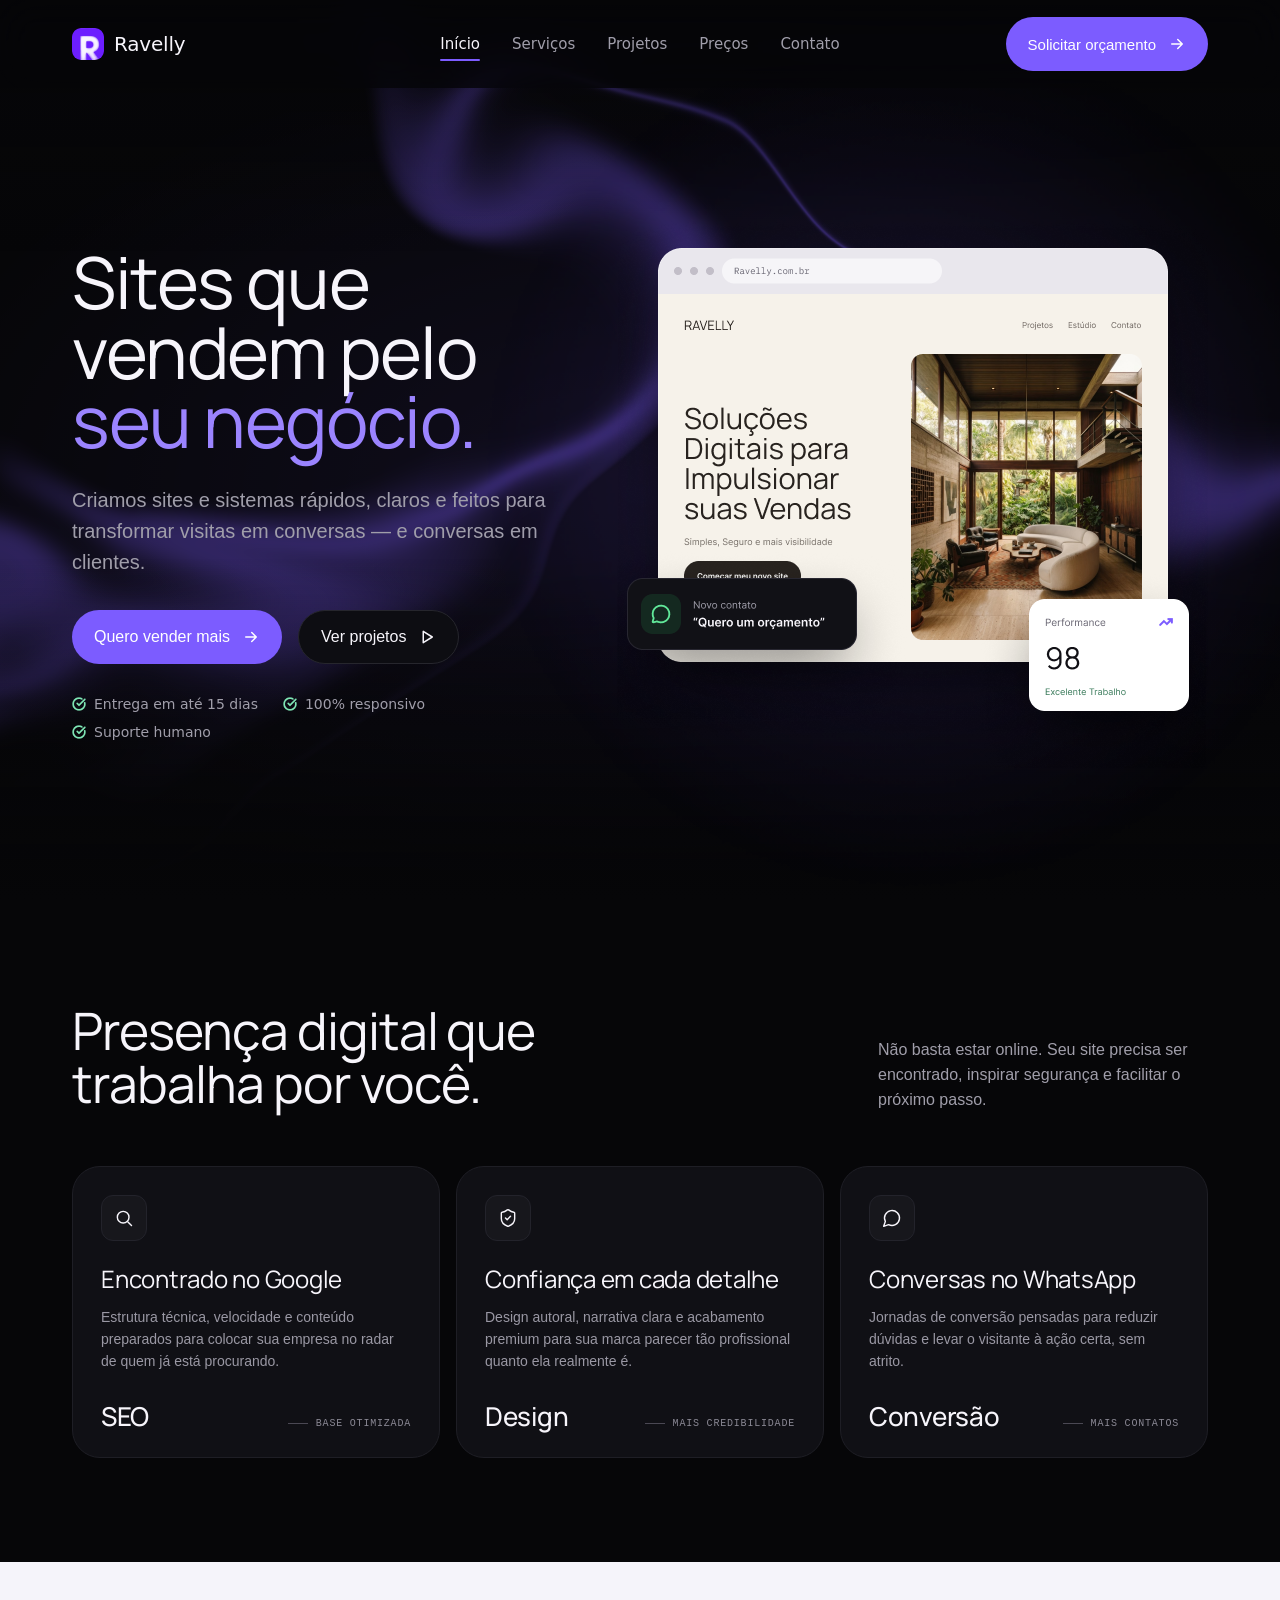
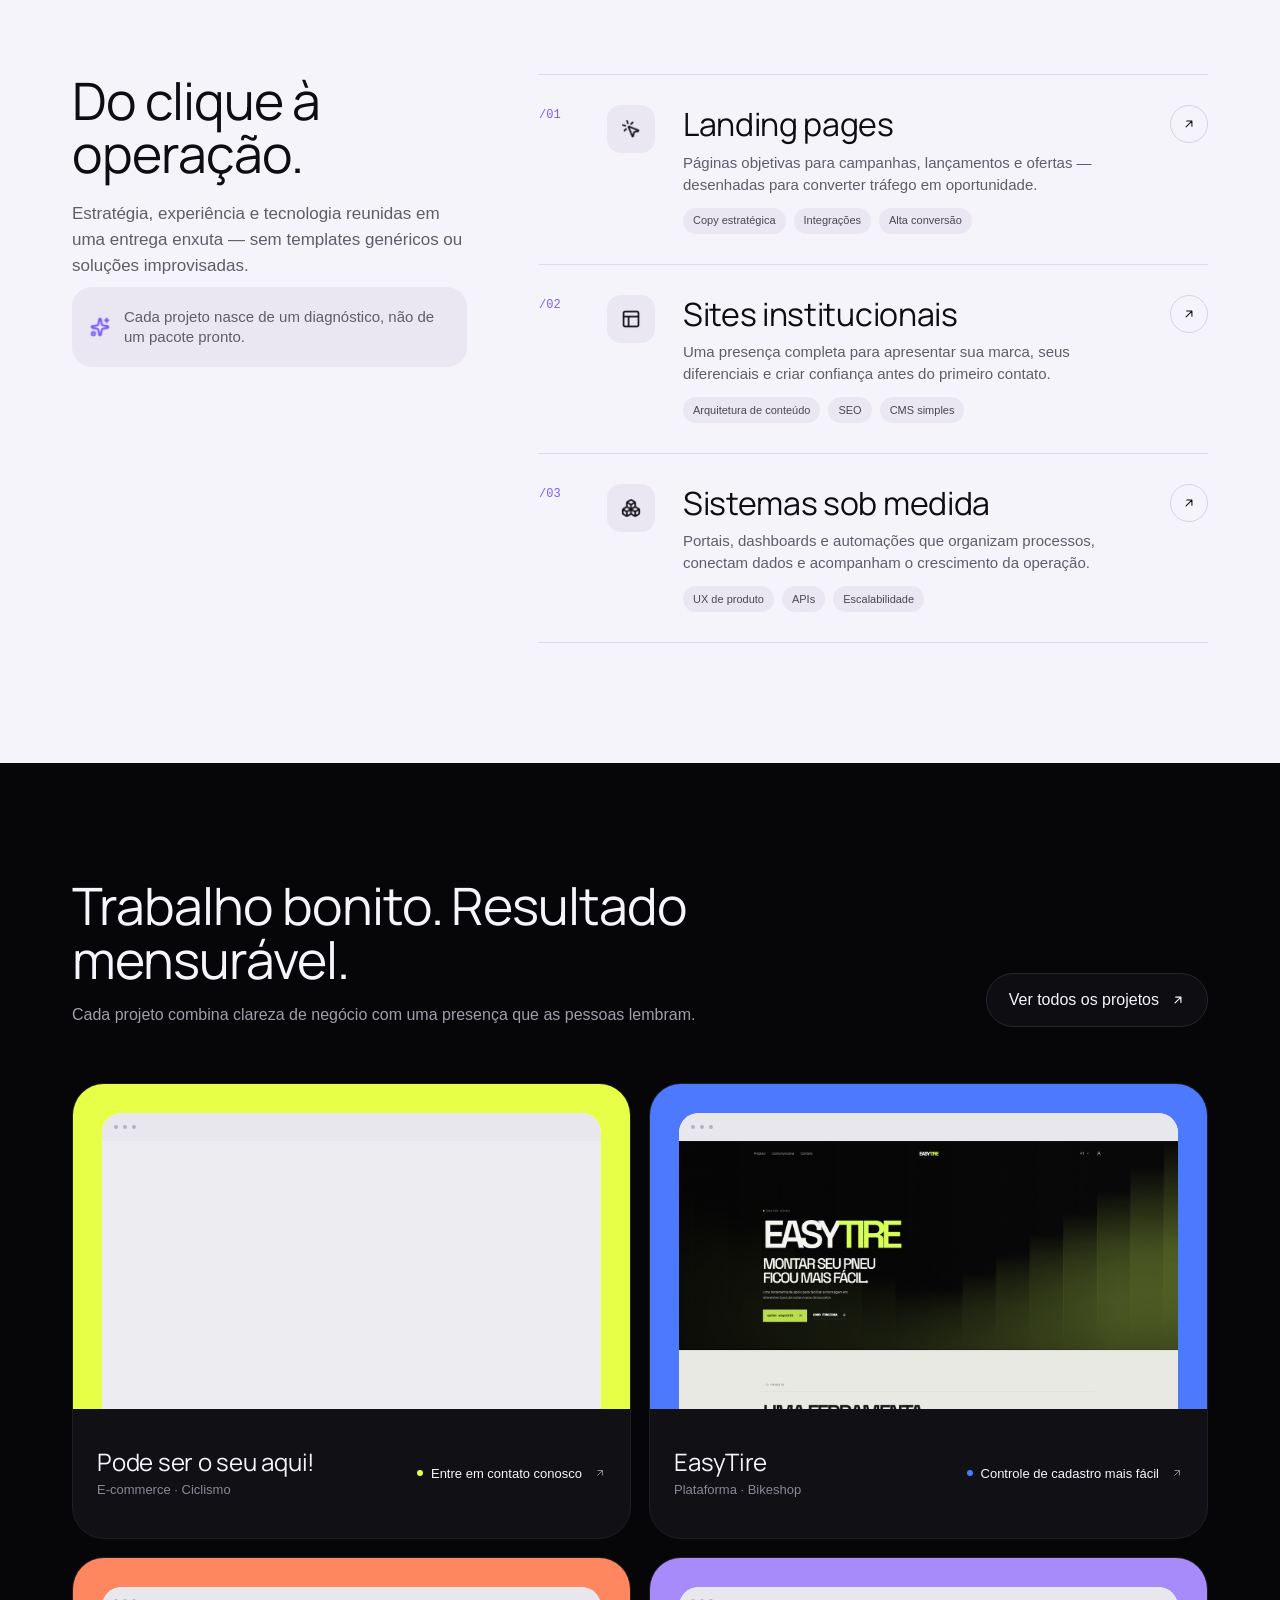
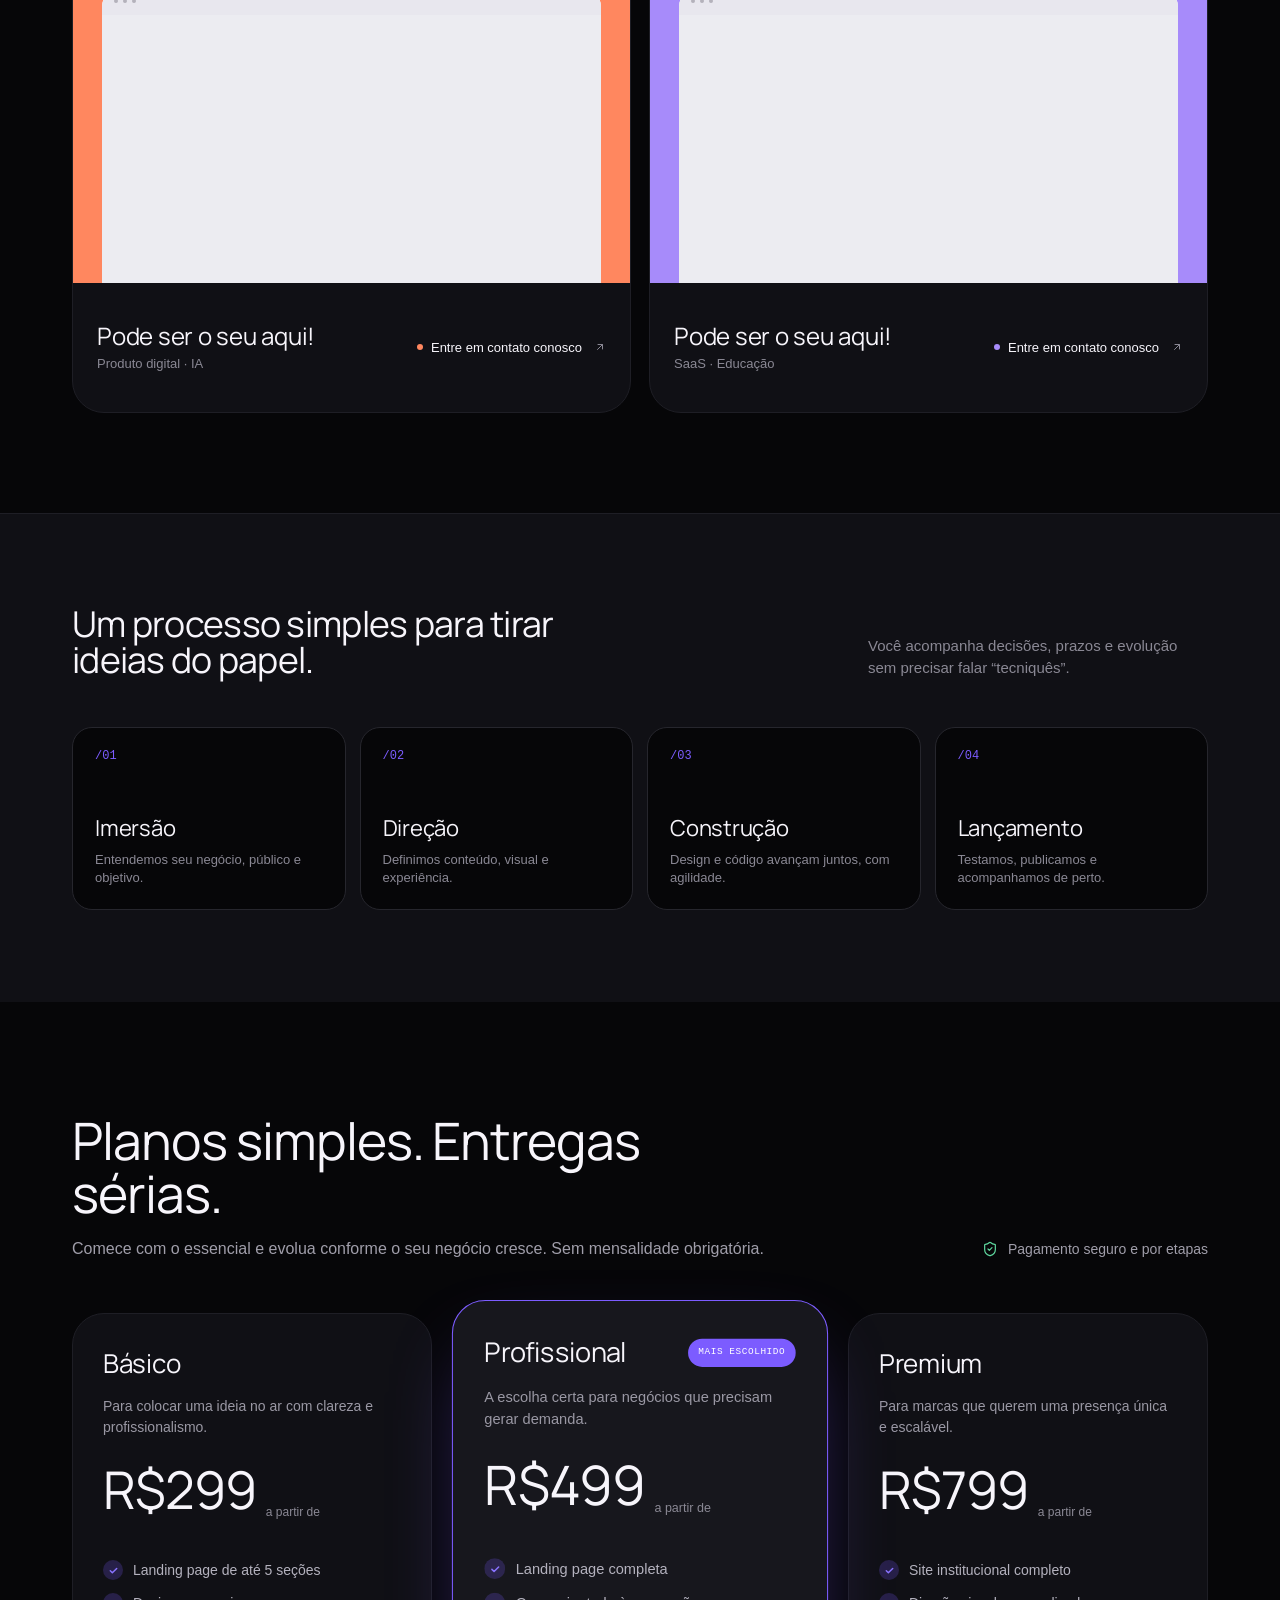
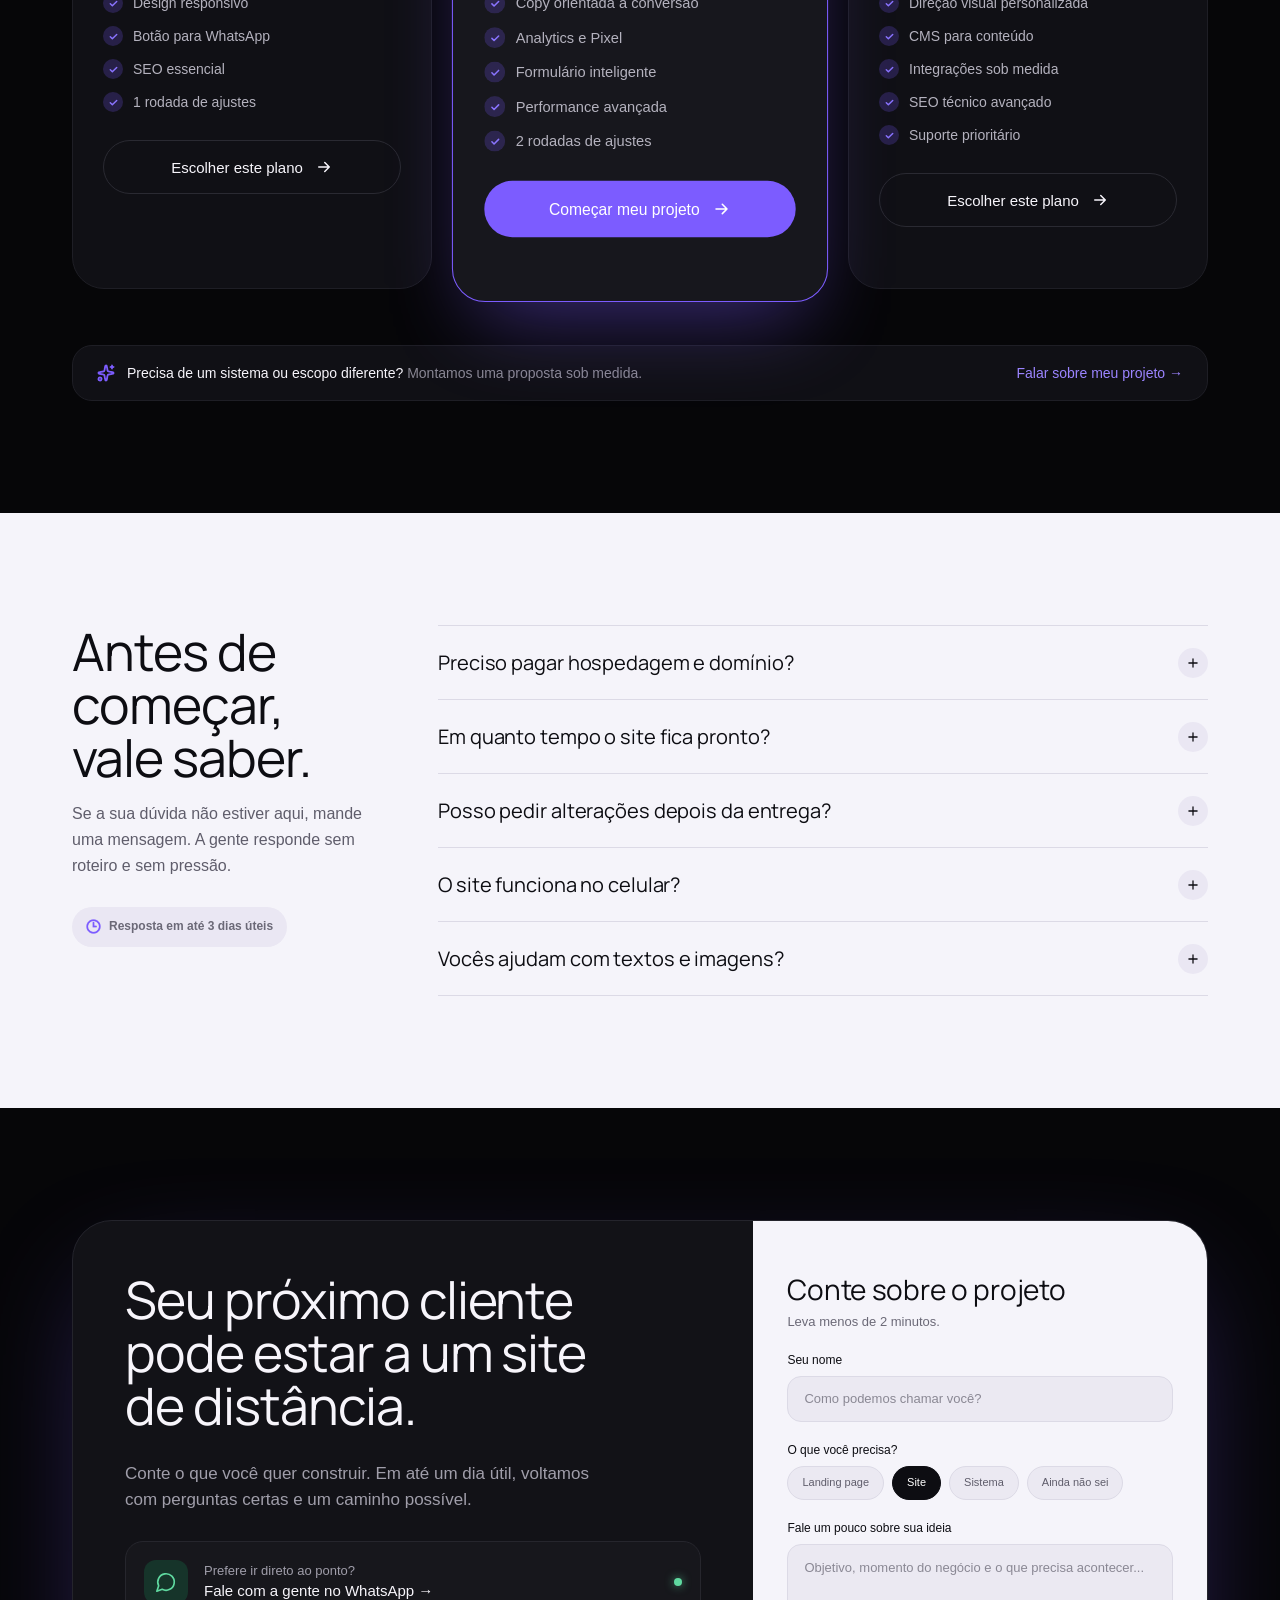
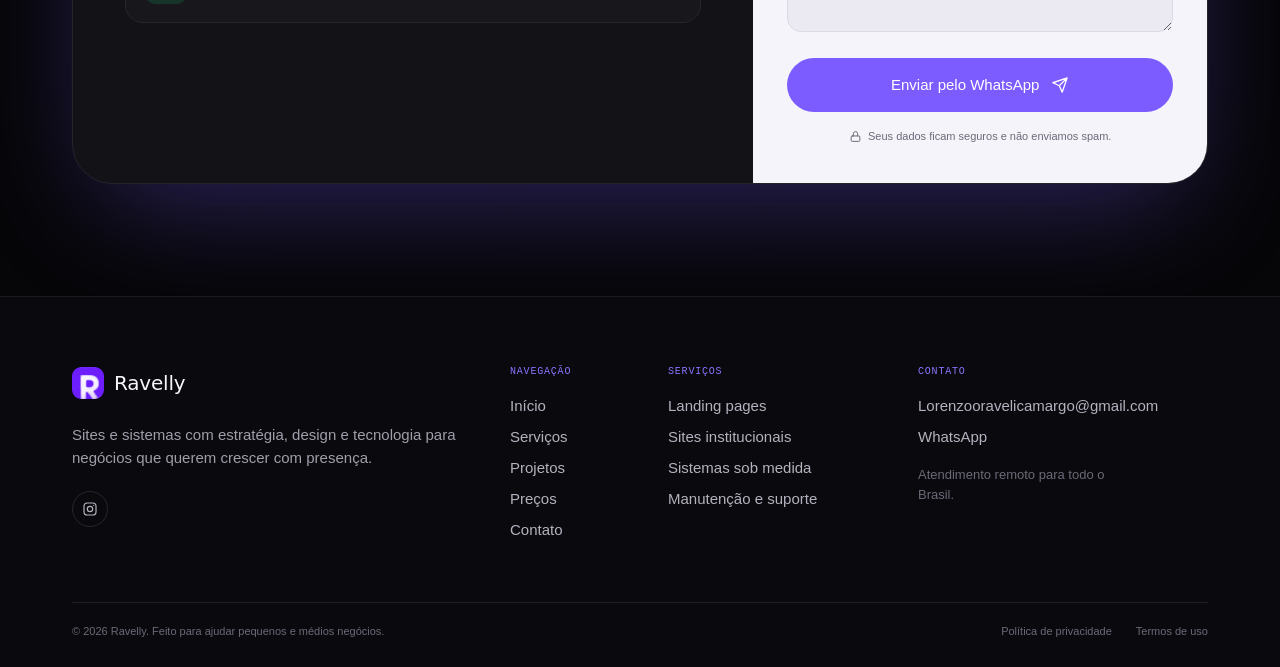
==== index.html @ 88fd3a94 "Add files via upload" ====
<!DOCTYPE html>
<html lang="pt-BR">
<head>
<meta charset="utf-8">
<meta name="viewport" content="width=device-width, initial-scale=1, viewport-fit=cover">
<title>Ravelly</title>
<link rel="preconnect" href="https://fonts.googleapis.com">
<link rel="preconnect" href="https://fonts.gstatic.com" crossorigin>
<link href="https://fonts.googleapis.com/css2?family=Manrope&display=swap" rel="stylesheet">
<link rel="icon" type="image/png" href="assets/favicon.png">
<link rel="apple-touch-icon" href="assets/apple-touch-icon.png">
<link rel="stylesheet" href="css/style.css">
</head>
<body>
<header class="nav">
  <div class="nav__inner">
    <a class="logo" href="#" aria-label="Ravelly, página inicial"><img class="logo__mark" src="assets/logo-mark.png" alt="" width="32" height="32">Ravelly</a>
    <nav aria-label="Principal">
      <ul class="links">
        <li><a href="#" aria-current="page">Início</a></li>
        <li><a href="#servicos">Serviços</a></li>
        <li><a href="#projetos">Projetos</a></li>
        <li><a href="#precos">Preços</a></li>
        <li><a href="#contato">Contato</a></li>
      </ul>
    </nav>
    <a class="btn btn--primary" href="#contato">Solicitar orçamento
      <svg viewBox="0 0 24 24" fill="none" stroke="currentColor" stroke-width="2" stroke-linecap="round" stroke-linejoin="round" aria-hidden="true"><path d="M5 12h14M13 6l6 6-6 6"/></svg>
    </a>
    <button class="burger" id="burger" aria-expanded="false" aria-controls="menu" aria-label="Abrir menu">
      <svg viewBox="0 0 24 24" fill="none" stroke="currentColor" stroke-width="1.8" stroke-linecap="round" aria-hidden="true"><path d="M4 7h16M4 12h16M4 17h16"/></svg>
    </button>
  </div>
  <div class="menu" id="menu" data-open="false">
    <a href="#" aria-current="page">Início</a>
    <a href="#servicos">Serviços</a>
    <a href="#projetos">Projetos</a>
    <a href="#precos">Preços</a>
    <a href="#contato">Contato</a>
    <a class="btn btn--primary" href="#contato">Solicitar orçamento
      <svg viewBox="0 0 24 24" fill="none" stroke="currentColor" stroke-width="2" stroke-linecap="round" stroke-linejoin="round" aria-hidden="true"><path d="M5 12h14M13 6l6 6-6 6"/></svg>
    </a>
  </div>
</header>

<main>
  <div class="hero-wrap">
    <div class="gradient-bg" id="heroBg" aria-hidden="true"></div>
  <section class="hero" id="inicio">
    <div class="hero__text">
      <h1>Sites que vendem pelo <em>seu negócio.</em></h1>
      <p class="lead">Criamos sites e sistemas rápidos, claros e feitos para transformar visitas em conversas — e conversas em clientes.</p>
      <div class="actions">
        <a class="btn btn--primary" href="#contato">Quero vender mais
          <svg viewBox="0 0 24 24" fill="none" stroke="currentColor" stroke-width="2" stroke-linecap="round" stroke-linejoin="round" aria-hidden="true"><path d="M5 12h14M13 6l6 6-6 6"/></svg>
        </a>
        <a class="btn btn--ghost" href="#projetos">Ver projetos
          <svg viewBox="0 0 24 24" fill="none" stroke="currentColor" stroke-width="2" stroke-linecap="round" stroke-linejoin="round" aria-hidden="true"><path d="M7 4.5v15l12-7.5z"/></svg>
        </a>
      </div>
      <ul class="checks">
        <li><img src="assets/check-circle.png" alt="">Entrega em até 15 dias</li>
        <li><img src="assets/check-circle.png" alt="">100% responsivo</li>
        <li><img src="assets/check-circle.png" alt="">Suporte humano</li>
      </ul>
    </div>

    <div class="showcase" aria-hidden="true">
      <img class="glow" src="assets/ambient-glow.png" alt="">
      <img class="browser" src="assets/browser.png" alt="">
      <img class="wa" src="assets/whatsapp-card.png" alt="">
      <img class="perf" src="assets/performance-card.png" alt="">
    </div>
  </section>
  </div>

  <img class="divider" src="assets/divisor.png" alt="" aria-hidden="true">

  <section class="benefits" id="beneficios">
    <div class="benefits__head">
      <h2>Presença digital que trabalha por você.</h2>
      <p class="benefits__intro">Não basta estar online. Seu site precisa ser encontrado, inspirar segurança e facilitar o próximo passo.</p>
    </div>
    <div class="cards">
      <article class="card"><span class="card__icon"><svg viewBox="0 0 24 24" fill="none" stroke="currentColor" stroke-width="1.7" stroke-linecap="round" stroke-linejoin="round" aria-hidden="true"><circle cx="11" cy="11" r="7"/><path d="m21 21-4.3-4.3"/></svg></span><h3>Encontrado no Google</h3><p>Estrutura técnica, velocidade e conteúdo preparados para colocar sua empresa no radar de quem já está procurando.</p><div class="card__foot"><strong class="card__metric">SEO</strong><span class="card__tag">Base otimizada</span></div></article>
      <article class="card"><span class="card__icon"><svg viewBox="0 0 24 24" fill="none" stroke="currentColor" stroke-width="1.7" stroke-linecap="round" stroke-linejoin="round" aria-hidden="true"><path d="M20 13c0 5-3.5 7.5-7.66 8.95a1 1 0 0 1-.67-.01C7.5 20.5 4 18 4 13V6a1 1 0 0 1 1-1c2 0 4.5-1.2 6.24-2.72a1.17 1.17 0 0 1 1.52 0C14.51 3.81 17 5 19 5a1 1 0 0 1 1 1z"/><path d="m9 12 2 2 4-4"/></svg></span><h3>Confiança em cada detalhe</h3><p>Design autoral, narrativa clara e acabamento premium para sua marca parecer tão profissional quanto ela realmente é.</p><div class="card__foot"><strong class="card__metric">Design</strong><span class="card__tag">Mais credibilidade</span></div></article>
      <article class="card"><span class="card__icon"><svg viewBox="0 0 24 24" fill="none" stroke="currentColor" stroke-width="1.7" stroke-linecap="round" stroke-linejoin="round" aria-hidden="true"><path d="M7.9 20A9 9 0 1 0 4 16.1L2 22Z"/></svg></span><h3>Conversas no WhatsApp</h3><p>Jornadas de conversão pensadas para reduzir dúvidas e levar o visitante à ação certa, sem atrito.</p><div class="card__foot"><strong class="card__metric">Conversão</strong><span class="card__tag">Mais contatos</span></div></article>
    </div>
  </section>

  <section class="services" id="servicos">
    <div class="services__inner">
      <div>
        <h2>Do clique à operação.</h2>
        <p class="services__lead">Estratégia, experiência e tecnologia reunidas em uma entrega enxuta — sem templates genéricos ou soluções improvisadas.</p>
        <div class="note"><img src="assets/sparkles.png" alt=""><span>Cada projeto nasce de um diagnóstico, não de um pacote pronto.</span></div>
      </div>
      <ol class="svc">
        <li class="svc__row"><span class="svc__num">/01</span><span class="svc__icon"><img src="assets/mouse-pointer-click.png" alt=""></span>
          <div class="svc__body"><h3>Landing pages</h3><p>Páginas objetivas para campanhas, lançamentos e ofertas — desenhadas para converter tráfego em oportunidade.</p><ul class="tags"><li>Copy estratégica</li><li>Integrações</li><li>Alta conversão</li></ul></div>
          <a class="svc__go" href="#contato" aria-label="Saiba mais: Landing pages"><svg viewBox="0 0 24 24" fill="none" stroke="currentColor" stroke-width="1.8" stroke-linecap="round" stroke-linejoin="round" aria-hidden="true"><path d="M7 17 17 7M8 7h9v9"/></svg></a></li>
        <li class="svc__row"><span class="svc__num">/02</span><span class="svc__icon"><img src="assets/panels-top-left.png" alt=""></span>
          <div class="svc__body"><h3>Sites institucionais</h3><p>Uma presença completa para apresentar sua marca, seus diferenciais e criar confiança antes do primeiro contato.</p><ul class="tags"><li>Arquitetura de conteúdo</li><li>SEO</li><li>CMS simples</li></ul></div>
          <a class="svc__go" href="#contato" aria-label="Saiba mais: Sites institucionais"><svg viewBox="0 0 24 24" fill="none" stroke="currentColor" stroke-width="1.8" stroke-linecap="round" stroke-linejoin="round" aria-hidden="true"><path d="M7 17 17 7M8 7h9v9"/></svg></a></li>
        <li class="svc__row"><span class="svc__num">/03</span><span class="svc__icon"><img src="assets/boxes.png" alt=""></span>
          <div class="svc__body"><h3>Sistemas sob medida</h3><p>Portais, dashboards e automações que organizam processos, conectam dados e acompanham o crescimento da operação.</p><ul class="tags"><li>UX de produto</li><li>APIs</li><li>Escalabilidade</li></ul></div>
          <a class="svc__go" href="#contato" aria-label="Saiba mais: Sistemas sob medida"><svg viewBox="0 0 24 24" fill="none" stroke="currentColor" stroke-width="1.8" stroke-linecap="round" stroke-linejoin="round" aria-hidden="true"><path d="M7 17 17 7M8 7h9v9"/></svg></a></li>
      </ol>
    </div>
  </section>

  <section class="projects" id="projetos">
    <div class="projects__head">
      <div>
        <h2>Trabalho bonito. Resultado mensurável.</h2>
        <p class="projects__lead">Cada projeto combina clareza de negócio com uma presença que as pessoas lembram.</p>
      </div>
      <a class="btn btn--ghost btn--ext" href="#projetos">Ver todos os projetos<svg viewBox="0 0 24 24" fill="none" stroke="currentColor" stroke-width="2" stroke-linecap="round" stroke-linejoin="round" aria-hidden="true"><path d="M7 17 17 7M8 7h9v9"/></svg></a>
    </div>
    <div class="proj-grid">
      <article class="proj proj--empty" style="--c:#e8ff47">
        <div class="proj__shot"><div class="frame" aria-hidden="true"><div class="frame__bar"><i></i><i></i><i></i></div><div class="frame__body"></div></div></div>
        <div class="proj__info"><div><h3>Pode ser o seu aqui!</h3><p class="proj__meta">E-commerce · Ciclismo</p></div><a class="proj__link" href="#contato">Entre em contato conosco<svg viewBox="0 0 24 24" fill="none" stroke="currentColor" stroke-width="2" stroke-linecap="round" stroke-linejoin="round" aria-hidden="true"><path d="M7 17 17 7M8 7h9v9"/></svg></a></div>
      </article>
      <article class="proj" style="--c:#4d79ff">
        <div class="proj__shot"><div class="frame" aria-hidden="true"><div class="frame__bar"><i></i><i></i><i></i></div><div class="frame__body"><img src="assets/easytire-preview.png" alt=""></div></div></div>
        <div class="proj__info"><div><h3>EasyTire</h3><p class="proj__meta">Plataforma · Bikeshop</p></div><a class="proj__link" href="#contato">Controle de cadastro mais fácil<svg viewBox="0 0 24 24" fill="none" stroke="currentColor" stroke-width="2" stroke-linecap="round" stroke-linejoin="round" aria-hidden="true"><path d="M7 17 17 7M8 7h9v9"/></svg></a></div>
      </article>
      <article class="proj proj--empty" style="--c:#ff875f">
        <div class="proj__shot"><div class="frame" aria-hidden="true"><div class="frame__bar"><i></i><i></i><i></i></div><div class="frame__body"></div></div></div>
        <div class="proj__info"><div><h3>Pode ser o seu aqui!</h3><p class="proj__meta">Produto digital · IA</p></div><a class="proj__link" href="#contato">Entre em contato conosco<svg viewBox="0 0 24 24" fill="none" stroke="currentColor" stroke-width="2" stroke-linecap="round" stroke-linejoin="round" aria-hidden="true"><path d="M7 17 17 7M8 7h9v9"/></svg></a></div>
      </article>
      <article class="proj proj--empty" style="--c:#a78bfa">
        <div class="proj__shot"><div class="frame" aria-hidden="true"><div class="frame__bar"><i></i><i></i><i></i></div><div class="frame__body"></div></div></div>
        <div class="proj__info"><div><h3>Pode ser o seu aqui!</h3><p class="proj__meta">SaaS · Educação</p></div><a class="proj__link" href="#contato">Entre em contato conosco<svg viewBox="0 0 24 24" fill="none" stroke="currentColor" stroke-width="2" stroke-linecap="round" stroke-linejoin="round" aria-hidden="true"><path d="M7 17 17 7M8 7h9v9"/></svg></a></div>
      </article>
    </div>
  </section>

  <section class="process" id="processo">
    <div class="process__inner">
      <div class="process__head">
        <h2>Um processo simples para tirar ideias do papel.</h2>
        <p class="process__lead">Você acompanha decisões, prazos e evolução sem precisar falar “tecniquês”.</p>
      </div>
      <ol class="steps">
        <li class="step"><span class="step__num">/01</span><h3>Imersão</h3><p>Entendemos seu negócio, público e objetivo.</p></li>
        <li class="step"><span class="step__num">/02</span><h3>Direção</h3><p>Definimos conteúdo, visual e experiência.</p></li>
        <li class="step"><span class="step__num">/03</span><h3>Construção</h3><p>Design e código avançam juntos, com agilidade.</p></li>
        <li class="step"><span class="step__num">/04</span><h3>Lançamento</h3><p>Testamos, publicamos e acompanhamos de perto.</p></li>
      </ol>
    </div>
  </section>

  <section class="pricing" id="precos">
    <div class="pricing__head">
      <div>
        <h2>Planos simples. Entregas sérias.</h2>
        <p class="pricing__lead">Comece com o essencial e evolua conforme o seu negócio cresce. Sem mensalidade obrigatória.</p>
      </div>
      <span class="secure"><svg viewBox="0 0 24 24" fill="none" stroke="currentColor" stroke-width="1.8" stroke-linecap="round" stroke-linejoin="round" aria-hidden="true"><path d="M20 13c0 5-3.5 7.5-7.66 8.95a1 1 0 0 1-.67-.01C7.5 20.5 4 18 4 13V6a1 1 0 0 1 1-1c2 0 4.5-1.2 6.24-2.72a1.17 1.17 0 0 1 1.52 0C14.51 3.81 17 5 19 5a1 1 0 0 1 1 1z"/><path d="m9 12 2 2 4-4"/></svg>Pagamento seguro e por etapas</span>
    </div>
    <div class="plans">
      <article class="plan">
        <div class="plan__top"><h3>Básico</h3></div>
        <p class="plan__desc">Para colocar uma ideia no ar com clareza e profissionalismo.</p>
        <p class="price"><strong>R$299</strong><span>a partir de</span></p>
        <ul class="feats"><li>Landing page de até 5 seções</li><li>Design responsivo</li><li>Botão para WhatsApp</li><li>SEO essencial</li><li>1 rodada de ajustes</li></ul>
        <a class="btn btn--ghost" href="#contato">Escolher este plano<svg viewBox="0 0 24 24" fill="none" stroke="currentColor" stroke-width="2" stroke-linecap="round" stroke-linejoin="round" aria-hidden="true"><path d="M5 12h14M13 6l6 6-6 6"/></svg></a>
      </article>
      <article class="plan plan--featured">
        <div class="plan__top"><h3>Profissional</h3><span class="badge">Mais escolhido</span></div>
        <p class="plan__desc">A escolha certa para negócios que precisam gerar demanda.</p>
        <p class="price"><strong>R$499</strong><span>a partir de</span></p>
        <ul class="feats"><li>Landing page completa</li><li>Copy orientada à conversão</li><li>Analytics e Pixel</li><li>Formulário inteligente</li><li>Performance avançada</li><li>2 rodadas de ajustes</li></ul>
        <a class="btn btn--primary" href="#contato">Começar meu projeto<svg viewBox="0 0 24 24" fill="none" stroke="currentColor" stroke-width="2" stroke-linecap="round" stroke-linejoin="round" aria-hidden="true"><path d="M5 12h14M13 6l6 6-6 6"/></svg></a>
      </article>
      <article class="plan">
        <div class="plan__top"><h3>Premium</h3></div>
        <p class="plan__desc">Para marcas que querem uma presença única e escalável.</p>
        <p class="price"><strong>R$799</strong><span>a partir de</span></p>
        <ul class="feats"><li>Site institucional completo</li><li>Direção visual personalizada</li><li>CMS para conteúdo</li><li>Integrações sob medida</li><li>SEO técnico avançado</li><li>Suporte prioritário</li></ul>
        <a class="btn btn--ghost" href="#contato">Escolher este plano<svg viewBox="0 0 24 24" fill="none" stroke="currentColor" stroke-width="2" stroke-linecap="round" stroke-linejoin="round" aria-hidden="true"><path d="M5 12h14M13 6l6 6-6 6"/></svg></a>
      </article>
    </div>
    <div class="callout"><img src="assets/sparkles.png" alt=""><span><strong>Precisa de um sistema ou escopo diferente?</strong> Montamos uma proposta sob medida.</span><a href="#contato">Falar sobre meu projeto →</a></div>
  </section>

  <section class="faq" id="faq">
    <div class="faq__inner">
      <div>
        <h2>Antes de começar, vale saber.</h2>
        <p class="faq__lead">Se a sua dúvida não estiver aqui, mande uma mensagem. A gente responde sem roteiro e sem pressão.</p>
        <span class="faq__badge"><img src="assets/clock-3.png" alt=""><span>Resposta em até 3 dias úteis</span></span>
      </div>
      <div class="faq__list">
        <div class="faq__item">
          <h3 style="margin:0"><button class="faq__q" id="faq-q0" aria-expanded="false" aria-controls="faq-a0"><span>Preciso pagar hospedagem e domínio?</span><span class="faq__tog"><svg viewBox="0 0 24 24" fill="none" stroke="currentColor" stroke-width="2.2" stroke-linecap="round" aria-hidden="true"><path d="M5 12h14"/><path class="v" d="M12 5v14"/></svg></span></button></h3>
          <div class="faq__panel" id="faq-a0" role="region" aria-labelledby="faq-q0"><div><p>Domínio e hospedagem são contratados à parte, mas indicamos as melhores opções e configuramos tudo para você.</p></div></div>
        </div>
        <div class="faq__item">
          <h3 style="margin:0"><button class="faq__q" id="faq-q1" aria-expanded="false" aria-controls="faq-a1"><span>Em quanto tempo o site fica pronto?</span><span class="faq__tog"><svg viewBox="0 0 24 24" fill="none" stroke="currentColor" stroke-width="2.2" stroke-linecap="round" aria-hidden="true"><path d="M5 12h14"/><path class="v" d="M12 5v14"/></svg></span></button></h3>
          <div class="faq__panel" id="faq-a1" role="region" aria-labelledby="faq-q1"><div><p>Landing pages ficam prontas em até 15 dias. Sites institucionais e sistemas têm o prazo definido na proposta, de acordo com o escopo.</p></div></div>
        </div>
        <div class="faq__item">
          <h3 style="margin:0"><button class="faq__q" id="faq-q2" aria-expanded="false" aria-controls="faq-a2"><span>Posso pedir alterações depois da entrega?</span><span class="faq__tog"><svg viewBox="0 0 24 24" fill="none" stroke="currentColor" stroke-width="2.2" stroke-linecap="round" aria-hidden="true"><path d="M5 12h14"/><path class="v" d="M12 5v14"/></svg></span></button></h3>
          <div class="faq__panel" id="faq-a2" role="region" aria-labelledby="faq-q2"><div><p>Sim. Cada plano inclui rodadas de ajustes e, depois delas, você pode contratar novas melhorias sempre que quiser.</p></div></div>
        </div>
        <div class="faq__item">
          <h3 style="margin:0"><button class="faq__q" id="faq-q3" aria-expanded="false" aria-controls="faq-a3"><span>O site funciona no celular?</span><span class="faq__tog"><svg viewBox="0 0 24 24" fill="none" stroke="currentColor" stroke-width="2.2" stroke-linecap="round" aria-hidden="true"><path d="M5 12h14"/><path class="v" d="M12 5v14"/></svg></span></button></h3>
          <div class="faq__panel" id="faq-a3" role="region" aria-labelledby="faq-q3"><div><p>Sim. Todo projeto é 100% responsivo e testado em celulares, tablets e computadores.</p></div></div>
        </div>
        <div class="faq__item">
          <h3 style="margin:0"><button class="faq__q" id="faq-q4" aria-expanded="false" aria-controls="faq-a4"><span>Vocês ajudam com textos e imagens?</span><span class="faq__tog"><svg viewBox="0 0 24 24" fill="none" stroke="currentColor" stroke-width="2.2" stroke-linecap="round" aria-hidden="true"><path d="M5 12h14"/><path class="v" d="M12 5v14"/></svg></span></button></h3>
          <div class="faq__panel" id="faq-a4" role="region" aria-labelledby="faq-q4"><div><p>Ajudamos. O plano Profissional já inclui copy orientada à conversão e podemos orientar a escolha das imagens.</p></div></div>
        </div>
      </div>
    </div>
  </section>
  <section class="contact" id="contato">
    <div class="contact__box">
      <div class="contact__info">
        <h2>Seu próximo cliente pode estar a um site de distância.</h2>
        <p class="contact__lead">Conte o que você quer construir. Em até um dia útil, voltamos com perguntas certas e um caminho possível.</p>
        <a class="wpp" id="wppLink" href="#contato" target="_blank" rel="noopener">
          <span class="wpp__icon"><svg viewBox="0 0 24 24" fill="none" stroke="currentColor" stroke-width="1.8" stroke-linecap="round" stroke-linejoin="round" aria-hidden="true"><path d="M7.9 20A9 9 0 1 0 4 16.1L2 22Z"/></svg></span>
          <span class="wpp__text"><small>Prefere ir direto ao ponto?</small>Fale com a gente no WhatsApp →</span>
          <span class="wpp__dot" aria-hidden="true"></span>
        </a>
      </div>

      <form class="form" id="formContato" novalidate>
        <h3>Conte sobre o projeto</h3>
        <p class="form__sub">Leva menos de 2 minutos.</p>

        <label class="form__label" for="nome">Seu nome</label>
        <input class="form__field" id="nome" name="nome" type="text" placeholder="Como podemos chamar você?" autocomplete="given-name" required>

        <fieldset class="chips">
          <legend class="form__label">O que você precisa?</legend>
          <label class="chip"><input type="radio" name="tipo" value="uma landing page"><span>Landing page</span></label>
          <label class="chip"><input type="radio" name="tipo" value="um site" checked><span>Site</span></label>
          <label class="chip"><input type="radio" name="tipo" value="um sistema"><span>Sistema</span></label>
          <label class="chip"><input type="radio" name="tipo" value=""><span>Ainda não sei</span></label>
        </fieldset>

        <label class="form__label" for="ideia">Fale um pouco sobre sua ideia</label>
        <textarea class="form__field" id="ideia" name="ideia" rows="3" placeholder="Objetivo, momento do negócio e o que precisa acontecer..."></textarea>

        <button class="btn btn--primary form__send" type="submit">Enviar pelo WhatsApp
          <svg viewBox="0 0 24 24" fill="none" stroke="currentColor" stroke-width="1.8" stroke-linecap="round" stroke-linejoin="round" aria-hidden="true"><path d="M21.5 2.5 11 13M21.5 2.5 15 21.5l-4-8.5-8.5-4z"/></svg>
        </button>
        <p class="form__note"><svg viewBox="0 0 24 24" fill="none" stroke="currentColor" stroke-width="1.8" stroke-linecap="round" stroke-linejoin="round" aria-hidden="true"><rect x="4" y="11" width="16" height="10" rx="2"/><path d="M8 11V7a4 4 0 0 1 8 0v4"/></svg>Seus dados ficam seguros e não enviamos spam.</p>
      </form>
    </div>
  </section>
</main>

<footer class="footer">
  <div class="footer__inner">
    <div class="footer__top">
      <div class="footer__brand">
        <a class="logo" href="#" aria-label="Ravelly, topo da página"><img class="logo__mark" src="assets/logo-mark.png" alt="" width="32" height="32">Ravelly</a>
        <p>Sites e sistemas com estratégia, design e tecnologia para negócios que querem crescer com presença.</p>
        <ul class="social">
          <li><a href="https://www.instagram.com/lorenzoravely/" aria-label="Instagram" target="_blank" rel="noopener"><svg viewBox="0 0 24 24" fill="none" stroke="currentColor" stroke-width="1.8" stroke-linecap="round" stroke-linejoin="round" aria-hidden="true"><rect x="3" y="3" width="18" height="18" rx="5"/><circle cx="12" cy="12" r="4"/><path d="M17.5 6.5h.01"/></svg></a></li>
        </ul>
      </div>
      <nav class="footer__col" aria-label="Rodapé: navegação">
        <h4>Navegação</h4>
        <ul>
          <li><a href="#">Início</a></li>
          <li><a href="#servicos">Serviços</a></li>
          <li><a href="#projetos">Projetos</a></li>
          <li><a href="#precos">Preços</a></li>
          <li><a href="#contato">Contato</a></li>
        </ul>
      </nav>
      <div class="footer__col">
        <h4>Serviços</h4>
        <ul>
          <li><a href="#servicos">Landing pages</a></li>
          <li><a href="#servicos">Sites institucionais</a></li>
          <li><a href="#servicos">Sistemas sob medida</a></li>
          <li><a href="#contato">Manutenção e suporte</a></li>
        </ul>
      </div>
      <div class="footer__col">
        <h4>Contato</h4>
        <ul>
          <li><a href="mailto:Lorenzooravelicamargo@gmail.com">Lorenzooravelicamargo@gmail.com</a></li>
          <li><a id="wppRodape" href="#contato" target="_blank" rel="noopener">WhatsApp</a></li>
        </ul>
        <p class="footer__note">Atendimento remoto para todo o Brasil.</p>
      </div>
    </div>
    <div class="footer__bottom">
      <p>© 2026 Ravelly. Feito para ajudar pequenos e médios negócios.</p>
      <ul>
        <li><a href="privacidade.html">Política de privacidade</a></li>
        <li><a href="termos.html">Termos de uso</a></li>
      </ul>
    </div>
  </div>
</footer>

<script src="js/main.js"></script>
<script src="js/gradient.js"></script>
</body>
</html>
---- css/style.css ----
:root{
  color-scheme:dark;
  --bg:#060608;
  --line:#1a1a1f;
  --text:#f7f5fb;
  --accent:#9b84ff;
  --muted:#a09eaa;
  --brand:#7c5cff;
  --brand-hover:#8f73ff;
  --pad:72px;
  box-sizing:border-box;
  padding-top:env(safe-area-inset-top,0px);
  padding-bottom:env(safe-area-inset-bottom,0px);
}
html{scroll-padding-top:env(safe-area-inset-top,0px)}
*,*::before,*::after{box-sizing:border-box}
body{margin:0;background:var(--bg);color:var(--text);font-family:Inter,system-ui,-apple-system,"Segoe UI",sans-serif;overflow-x:hidden}
a{color:inherit;text-decoration:none}
:focus-visible{outline:2px solid var(--brand-hover);outline-offset:3px;border-radius:8px}

body{padding-top:88px}
/* NAV */
.nav{position:absolute;top:0;left:0;right:0;z-index:50;background:rgba(6,6,8,.78);-webkit-backdrop-filter:blur(20px) saturate(160%);backdrop-filter:blur(20px) saturate(160%)}
.nav__inner{max-width:1440px;margin:0 auto;padding:0 var(--pad);height:88px;display:grid;grid-template-columns:1fr auto 1fr;align-items:center}
.logo{display:inline-flex;align-items:center;gap:10px;font-size:20px;font-weight:300;letter-spacing:-.01em;justify-self:start}
.logo__mark{width:32px;height:32px;border-radius:9px;display:block;flex:none;object-fit:contain}
.links{display:flex;gap:32px;list-style:none;margin:0;padding:0}
.links a{font-size:15px;color:var(--muted);padding:8px 0;transition:color .2s}
.links a:hover,.links a[aria-current="page"]{color:var(--text)}
.links a[aria-current="page"]{font-weight:500}
.links a{position:relative;display:inline-block}
.links a::after{content:"";position:absolute;left:0;right:0;bottom:0;height:2px;border-radius:2px;background:#7C5CFF;transform:scaleX(0);transform-origin:left center;transition:transform .4s cubic-bezier(.22,1,.36,1)}
.links a[aria-current="page"]::after{transform:scaleX(1)}
html{scroll-behavior:smooth}
@media (prefers-reduced-motion:reduce){html{scroll-behavior:auto}.links a::after{transition:none}}

.btn{display:inline-flex;align-items:center;gap:12px;height:54px;padding:0 22px;border-radius:999px;font:400 16px/1 Inter,sans-serif;transition:background .2s,border-color .2s,transform .2s}
.btn svg{width:18px;height:18px;flex:none;transition:transform .2s}
.btn:active{transform:scale(.98)}
.btn--primary{background:var(--brand);color:#fff}
.btn--primary:hover{background:var(--brand-hover)}
.btn--primary:hover svg{transform:translateX(3px)}
.btn--ghost{background:#0d0d12;border:1px solid #26262d;color:var(--text)}
.btn--ghost:hover{border-color:#3a3a45;background:#12121a}
.nav .btn{justify-self:end;font-size:15px;padding:0 22px}

.burger{display:none;justify-self:end;width:44px;height:44px;border:1px solid var(--line);border-radius:12px;background:transparent;color:var(--text);cursor:pointer;align-items:center;justify-content:center}
.burger svg{width:20px;height:20px}
.menu{display:none}

/* HERO */
.hero-wrap{position:relative;isolation:isolate;overflow:hidden;margin-top:-88px;padding-top:88px}
.gradient-bg{position:absolute;inset:0;z-index:-1;pointer-events:none;background:radial-gradient(60% 50% at 50% 55%,rgba(124,92,255,.18),transparent)}
.gradient-bg canvas{display:block;width:100%;height:100%;opacity:.5}
.gradient-bg::after{content:"";position:absolute;inset:0;background:linear-gradient(to bottom,rgba(6,6,8,.4),rgba(6,6,8,0) 28%,rgba(6,6,8,0) 62%,var(--bg))}
.hero{max-width:1440px;margin:0 auto;padding:80px var(--pad);min-height:calc(100vh - 88px);min-height:max(700px,calc(100vh - 88px));display:grid;grid-template-columns:minmax(0,1fr) 590px;gap:40px;align-items:center}
h1{margin:0;font:400 clamp(2.75rem,5.6vw,5rem)/.975 Manrope,Inter,sans-serif;letter-spacing:-.02em;color:var(--text);max-width:7.9em}
h1 em{font-style:normal;color:var(--accent)}
.lead{margin:28px 0 0;max-width:520px;font:400 20px/31px Inter,sans-serif;color:var(--muted)}
.actions{display:flex;flex-wrap:wrap;gap:16px;margin-top:32px}
.checks{display:flex;flex-wrap:wrap;gap:12px 25px;list-style:none;margin:32px 0 0;padding:0;font-size:14px;color:var(--muted)}
.checks li{display:inline-flex;align-items:center;gap:8px}
.checks img{width:14px;height:14px;display:block}

/* SHOWCASE */
.showcase{position:relative;width:100%;max-width:590px;aspect-ratio:590/548;justify-self:end}
.showcase img{position:absolute;display:block;height:auto}
.glow{left:50%;top:44%;width:150%;transform:translate(-50%,-50%);opacity:.32;pointer-events:none;max-width:none}
.browser{left:0;top:0;width:100%}
.wa{left:-.2%;top:60.2%;width:49.5%}
.perf{left:60.8%;top:64%;width:38.8%}


/* DIVISOR */
.divider{display:block;width:100%;height:auto}

/* BENEFÍCIOS */
.benefits{max-width:1440px;margin:0 auto;padding:104px var(--pad)}
.benefits__head{display:flex;justify-content:space-between;align-items:flex-end;gap:40px}
h2{margin:0;font:400 clamp(2.25rem,4.03vw,3.625rem)/1.03 Manrope,Inter,sans-serif;letter-spacing:-.02em;color:var(--text);max-width:10em}
.benefits__intro{margin:0 0 -2px;max-width:330px;font:400 16px/25px Inter,sans-serif;color:var(--muted)}
.cards{display:grid;grid-template-columns:repeat(3,minmax(0,1fr));gap:16px;margin-top:56px}
.card{display:flex;flex-direction:column;min-height:292px;padding:28px;border-radius:28px;background:#101015;border:1px solid #1e1e25}
.card__icon{width:46px;height:46px;border-radius:12px;display:grid;place-items:center;background:#17171c;border:1px solid #23232b;color:var(--text)}
.card__icon svg{width:20px;height:20px}
.card h3{margin:24px 0 0;font:400 24px/1.2 Manrope,Inter,sans-serif;letter-spacing:-.01em;color:var(--text)}
.card p{margin:12px 0 0;font:400 14px/22px Inter,sans-serif;color:#9a98a4}
.card__foot{margin-top:auto;padding-top:24px;display:flex;justify-content:space-between;align-items:baseline;gap:12px}
.card__metric{font:500 26px/1 Manrope,Inter,sans-serif;letter-spacing:-.01em;color:var(--text)}
.card__tag{font:400 10px/1 "JetBrains Mono",ui-monospace,monospace;letter-spacing:.08em;text-transform:uppercase;color:#8a8894;white-space:nowrap}
.card__tag::before{content:"";display:inline-block;width:20px;height:1px;background:#4a4853;margin-right:8px;vertical-align:middle}

@media (max-width:960px){
  .benefits{padding:72px var(--pad)}
  .benefits__head{flex-direction:column;align-items:flex-start;gap:20px}
  .benefits__intro{margin:0}
  .cards{grid-template-columns:1fr;margin-top:40px}
}

/* SERVIÇOS */
.services{background:#f5f4fa;color:#0d0d12}
.services__inner{max-width:1440px;margin:0 auto;padding:112px var(--pad) 120px;display:grid;grid-template-columns:395px minmax(0,1fr);gap:72px;align-items:start}
.services h2{color:#0d0d12;margin-top:0}
.services__lead{margin:20px 0 0;font:400 17px/26px Inter,sans-serif;color:#5f5d6b}
.note{display:flex;gap:14px;align-items:center;margin-top:8px;padding:20px 18px;border-radius:20px;background:#eae7f3;font:400 15px/20px Inter,sans-serif;color:#5f5d6b}
.note img{width:20px;height:20px;flex:none;display:block}
.svc{list-style:none;margin:0;padding:0;border-top:1px solid #dcdae6}
.svc__row{display:grid;grid-template-columns:68px 48px minmax(0,1fr) 38px;padding:30px 0;border-bottom:1px solid #dcdae6}
.svc__num{font:400 12px/1 "JetBrains Mono",ui-monospace,monospace;color:#7c5cff;padding-top:4px}
.svc__icon{width:48px;height:48px;border-radius:14px;background:#eae7f3;display:grid;place-items:center}
.svc__icon img{width:20px;height:20px;display:block}
.svc__body{padding:0 24px 0 28px}
.svc h3{margin:0;font:400 32px/1.2 Manrope,Inter,sans-serif;letter-spacing:-.01em;color:#0d0d12}
.svc p{margin:8px 0 0;max-width:620px;font:400 15px/22px Inter,sans-serif;color:#5f5d6b}
.tags{display:flex;flex-wrap:wrap;gap:8px;list-style:none;margin:12px 0 0;padding:0}
.tags li{height:26px;padding:0 10px;border-radius:999px;background:#eae7f3;display:inline-flex;align-items:center;font:500 11px/1 Inter,sans-serif;color:#4a4856}
.svc__go{width:38px;height:38px;border-radius:50%;border:1px solid #d7d4e2;display:grid;place-items:center;color:#0d0d12;transition:background .2s,color .2s,border-color .2s}
.svc__go svg{width:14px;height:14px}
.svc__go:hover{background:#0d0d12;border-color:#0d0d12;color:#fff}
.services :focus-visible{outline-color:#7c5cff}

@media (max-width:960px){
  .services__inner{grid-template-columns:1fr;gap:48px;padding:72px var(--pad)}
  .svc__row{grid-template-columns:48px minmax(0,1fr) 38px}
  .svc__num{display:none}
  .svc__body{padding:0 16px 0 20px}
  .svc h3{font-size:26px}
}

/* PROJETOS */
.projects{max-width:1440px;margin:0 auto;padding:116px var(--pad) 100px}
.projects__head{display:flex;justify-content:space-between;align-items:flex-end;gap:40px}
.projects h2{max-width:13em}
.projects__lead{margin:16px 0 0;font:400 16px/25px Inter,sans-serif;color:var(--muted)}
.btn--ext{flex:none}
.btn--ext svg{width:14px;height:14px}
.proj-grid{display:grid;grid-template-columns:repeat(2,minmax(0,1fr));gap:18px;margin-top:56px}
.proj{border-radius:32px;border:1px solid #1e1e25;background:#101015;overflow:hidden}
.proj__shot{height:325px;padding:29px 29px 0;background:var(--c)}
.frame{height:100%;display:flex;flex-direction:column;border-radius:20px 20px 0 0;overflow:hidden;background:#fff}
.frame__bar{flex:none;height:28px;display:flex;align-items:center;gap:5px;padding-left:12px;background:#e8e7ee}
.frame__bar i{width:4px;height:4px;border-radius:50%;background:#b4b2bb}
.frame__body{flex:1;min-height:0;background:#ececf1}
.frame__body img{display:block;width:100%;height:100%;object-fit:cover;object-position:top center}
.proj__info{display:flex;justify-content:space-between;align-items:center;gap:16px;min-height:129px;padding:0 24px}
.proj h3{margin:0;font:400 24px/1.2 Manrope,Inter,sans-serif;letter-spacing:-.01em;color:var(--text)}
.proj__meta{margin:4px 0 0;font:400 13px/17px Inter,sans-serif;color:#8a8894}
.proj__link{display:inline-flex;align-items:center;gap:8px;font:500 13px/1 Inter,sans-serif;color:var(--text);text-align:right}
.proj__link::before{content:"";width:6px;height:6px;border-radius:50%;background:var(--c);flex:none}
.proj__link svg{width:12px;height:12px;color:#8a8894;flex:none;margin-left:4px}
.proj__link:hover svg{color:var(--text)}

/* PROCESSO */
.process{background:#101015;border-top:1px solid #1e1e25}
.process__inner{max-width:1440px;margin:0 auto;padding:92px var(--pad)}
.process__head{display:flex;justify-content:space-between;align-items:flex-end;gap:40px}
.process h2{font-size:clamp(1.75rem,2.78vw,2.5rem);max-width:14em}
.process__lead{margin:0;max-width:340px;font:400 15px/22px Inter,sans-serif;color:#8a8894}
.steps{list-style:none;margin:48px 0 0;padding:0;display:grid;grid-template-columns:repeat(4,minmax(0,1fr));gap:14px}
.step{display:flex;flex-direction:column;min-height:183px;padding:22px;border-radius:20px;background:var(--bg);border:1px solid #26262d}
.step__num{font:400 12px/1 "JetBrains Mono",ui-monospace,monospace;color:#7c5cff;margin-bottom:24px}
.step h3{margin:auto 0 0;font:400 22px/1.2 Manrope,Inter,sans-serif;letter-spacing:-.01em;color:var(--text)}
.step p{margin:10px 0 0;font:400 13px/18px Inter,sans-serif;color:#8a8894}

@media (max-width:960px){
  .projects{padding:72px var(--pad)}
  .projects__head,.process__head{flex-direction:column;align-items:flex-start;gap:24px}
  .proj-grid{grid-template-columns:1fr;margin-top:40px}
  .proj__shot{height:240px;padding:20px 20px 0}
  .proj__info{flex-direction:column;align-items:flex-start;justify-content:center;padding:24px;gap:14px}
  .process__inner{padding:64px var(--pad)}
  .steps{grid-template-columns:repeat(2,minmax(0,1fr));margin-top:36px}
}
@media (max-width:520px){.steps{grid-template-columns:1fr}}

/* PREÇOS */
.pricing{max-width:1440px;margin:0 auto;padding:112px var(--pad)}
.pricing__head{display:flex;justify-content:space-between;align-items:flex-end;gap:40px}
.pricing h2{max-width:13em}
.pricing__lead{margin:16px 0 0;font:400 16px/25px Inter,sans-serif;color:var(--muted)}
.secure{display:inline-flex;align-items:center;gap:10px;flex:none;font:400 14px/1 Inter,sans-serif;color:var(--muted);padding-bottom:4px}
.secure svg{width:16px;height:16px;color:#5fd9a0}
.plans{display:grid;grid-template-columns:repeat(3,minmax(0,1fr));gap:28px;margin-top:52px}
.plan{display:flex;flex-direction:column;min-height:576px;padding:30px;border-radius:32px;background:#101015;border:1px solid #1e1e25}
.plan--featured{position:relative;z-index:1;transform:scale(1.045);background:#17171d;border-color:#7c5cff;box-shadow:0 36px 80px -24px rgba(124,92,255,.45)}
.plan__top{display:flex;justify-content:space-between;align-items:center;gap:12px;min-height:34px;margin-top:2px}
.plan h3{margin:0;font:400 26px/1.2 Manrope,Inter,sans-serif;letter-spacing:-.01em;color:var(--text)}
.badge{display:inline-flex;align-items:center;height:27px;padding:0 10px;border-radius:999px;background:var(--brand);color:#fff;font:400 9px/1 "JetBrains Mono",ui-monospace,monospace;letter-spacing:.06em;text-transform:uppercase;white-space:nowrap}
.plan__desc{margin:16px 0 0;font:400 14px/21px Inter,sans-serif;color:#9a98a4}
.price{display:flex;align-items:flex-end;gap:10px;margin-top:26px}
.price strong{font:400 52px/1 Manrope,Inter,sans-serif;letter-spacing:-.02em;color:var(--text)}
.price span{font:400 12px/1 Inter,sans-serif;color:#8a8894;margin-bottom:-2px}
.feats{list-style:none;margin:28px 0 0;padding:0;display:flex;flex-direction:column;gap:13px}
.feats li{display:flex;align-items:center;gap:10px;font:400 14px/20px Inter,sans-serif;color:#b4b2be}
.feats li::before{content:"";flex:none;width:20px;height:20px;border-radius:50%;background:rgba(124,92,255,.22) url("data:image/svg+xml,%3Csvg xmlns='http://www.w3.org/2000/svg' viewBox='0 0 24 24' fill='none' stroke='%238a74ff' stroke-width='3.2' stroke-linecap='round' stroke-linejoin='round'%3E%3Cpath d='m5 12.5 4.5 4.5L19 7.5'/%3E%3C/svg%3E") center/11px no-repeat}
.plan .btn{margin-top:28px;justify-content:center;width:100%;font-size:15px}
.plan .btn--ghost{background:transparent;border-color:#2a2a32}
.plan .btn--ghost:hover{background:#12121a;border-color:#3a3a45}
.plan .btn--ghost:hover svg{transform:translateX(3px)}
.callout{display:flex;align-items:center;gap:12px;margin-top:56px;padding:17px 24px;border-radius:20px;background:#101015;border:1px solid #1e1e25;font:400 14px/20px Inter,sans-serif;color:#8a8894}
.callout img{width:18px;height:18px;display:block;flex:none}
.callout strong{font-weight:500;color:var(--text)}
.callout a{margin-left:auto;color:var(--accent);white-space:nowrap}
.callout a:hover{color:#b8a6ff}

@media (max-width:960px){
  .pricing{padding:72px var(--pad)}
  .pricing__head{flex-direction:column;align-items:flex-start;gap:24px}
  .plans{grid-template-columns:1fr;gap:18px;margin-top:40px}
  .plan{min-height:0;padding-bottom:30px}
  .plan--featured{transform:none;padding:38px 32px 36px}
  .plan--featured h3{font-size:29px}
  .plan--featured .price strong{font-size:60px}
  .plan--featured .feats{gap:15px}
  .plan--featured .btn{height:58px}
  .callout{flex-wrap:wrap;margin-top:40px}
  .callout a{margin-left:30px}
}

/* FAQ */
.faq{background:#f5f4fa;color:#0d0d12}
.faq__inner{max-width:1440px;margin:0 auto;padding:112px var(--pad);display:grid;grid-template-columns:minmax(0,1fr) 770px;gap:72px;align-items:start}
.faq h2{color:#0d0d12;max-width:7em}
.faq__lead{margin:16px 0 0;max-width:380px;font:400 16px/26px Inter,sans-serif;color:#5f5d6b}
.faq__badge{display:inline-flex;align-items:center;gap:8px;height:40px;margin-top:28px;padding:0 14px;border-radius:999px;background:#eae7f3;font:600 12px/1 Inter,sans-serif;color:#6b6977}
.faq__badge img{width:15px;height:15px;display:block;flex:none}
.faq__badge span{position:relative;top:-1px}
.faq__list{border-top:1px solid #dcdae6}
.faq__item{border-bottom:1px solid #dcdae6}
.faq__q{all:unset;box-sizing:border-box;display:flex;justify-content:space-between;align-items:center;gap:24px;width:100%;padding:22px 0 21px;cursor:pointer;font:400 20px/1.3 Manrope,Inter,sans-serif;letter-spacing:-.005em;color:#0d0d12;transition:padding .3s ease}
.faq__q:focus-visible{outline:2px solid #7c5cff;outline-offset:4px;border-radius:8px}
.faq__item.is-open .faq__q{padding-bottom:12px}
.faq__tog{flex:none;width:30px;height:30px;border-radius:50%;display:grid;place-items:center;background:#eae7f3;color:#0d0d12;transition:background .25s,color .25s}
.faq__tog svg{width:14px;height:14px}
.faq__tog .v{transform-origin:center;transition:transform .25s}
.faq__item.is-open .faq__tog{background:#7c5cff;color:#fff}
.faq__item.is-open .faq__tog .v{transform:scaleY(0)}
.faq__panel{display:grid;grid-template-rows:0fr;transition:grid-template-rows .3s ease}
.faq__item.is-open .faq__panel{grid-template-rows:1fr}
.faq__panel>div{overflow:hidden;min-height:0}
.faq__panel p{margin:0;max-width:575px;padding-bottom:21px;font:400 14px/22px Inter,sans-serif;color:#6b6977}
@media (prefers-reduced-motion:reduce){.faq__q,.faq__tog,.faq__tog .v,.faq__panel{transition:none}}

@media (max-width:960px){
  .faq__inner{grid-template-columns:1fr;gap:40px;padding:72px var(--pad)}
  .faq__q{font-size:18px}
}

@media (max-width:1180px){
  .hero{grid-template-columns:1fr;gap:56px;min-height:0;padding-top:64px}
  .showcase{justify-self:center}
}
@media (max-width:960px){
  :root{--pad:24px}
  body{padding-top:68px}
  .hero-wrap{margin-top:-68px;padding-top:68px}
  .nav__inner{height:68px;grid-template-columns:1fr auto}
  .links,.nav__inner>nav,.nav__inner>.btn{display:none}
  .burger{display:inline-flex}
  .menu[data-open="true"]{display:flex;flex-direction:column;gap:4px;padding:8px 24px 24px}
  .menu a:not(.btn){padding:14px 0;font-size:16px;color:var(--muted);border-bottom:1px solid var(--line)}
  .menu a[aria-current="page"]{color:var(--text)}
  .menu .btn{margin-top:16px;justify-content:center}
  .lead{font-size:18px;line-height:28px}
}
@media (max-width:520px){
  .actions .btn{flex:1 1 100%;justify-content:center}
}

/* CONTATO */
.contact{max-width:1440px;margin:0 auto;padding:112px var(--pad)}
.contact__box{display:grid;grid-template-columns:minmax(0,1.5fr) minmax(0,1fr);border-radius:40px;border:1px solid #24242c;background:#121217;overflow:hidden;box-shadow:0 40px 120px -30px rgba(124,92,255,.38)}
.contact__info{padding:52px}
.contact .contact .contact h2{margin-top:0;max-width:12.5em;font-size:clamp(2.25rem,3.75vw,3.375rem);line-height:.98}
.contact__lead{margin:28px 0 0;max-width:470px;font:400 17px/26px Inter,sans-serif;color:var(--muted)}

.wpp{display:flex;align-items:center;gap:16px;margin-top:28px;padding:18px;border-radius:18px;background:#17171c;border:1px solid #26262d;transition:border-color .2s,background .2s}
.wpp:hover{border-color:#3a3a45;background:#1b1b21}
.wpp__icon{flex:none;width:44px;height:44px;border-radius:12px;display:grid;place-items:center;background:#16342a;color:#5fd9a0}
.wpp__icon svg{width:22px;height:22px}
.wpp__text{display:flex;flex-direction:column;gap:3px;font:400 15px/1.2 Inter,sans-serif;color:var(--text)}
.wpp__text small{font-size:13px;color:var(--muted)}
.wpp__dot{margin-left:auto;width:8px;height:8px;border-radius:50%;background:#5fd9a0;box-shadow:0 0 10px rgba(95,217,160,.7)}

.form{display:flex;flex-direction:column;padding:52px 34px 40px;background:#f5f4fa;color:#0d0d12}
.form h3{margin:0;font:400 28px/1.2 Manrope,Inter,sans-serif;letter-spacing:-.01em}
.form__sub{margin:8px 0 26px;font:400 13px/1 Inter,sans-serif;color:#6b6977}
.form__label{display:block;margin:0 0 10px;padding:0;font:500 12px/1 Inter,sans-serif;color:#0d0d12}
.form__field{display:block;flex:none;width:100%;margin:0 0 22px;padding:0 16px;border:1px solid #dcdae6;border-radius:14px;background:#ebe9f2;font:400 13px/1.4 Inter,sans-serif;color:#0d0d12;transition:border-color .2s,background .2s}
.form__field::placeholder{color:#8a8894}
input.form__field{height:46px}
textarea.form__field{height:88px;padding:14px 16px;resize:vertical}
.form__field:focus{outline:none;border-color:#7c5cff;background:#fff}
.form__field.is-error{border-color:#d6455d}

.chips{border:0;margin:0 0 22px;padding:0;display:flex;flex-wrap:wrap;gap:8px}
.chips legend{width:100%;margin-bottom:10px}
.chip{position:relative;cursor:pointer}
.chip input{position:absolute;inset:0;opacity:0;cursor:pointer}
.chip span{display:inline-flex;align-items:center;height:34px;padding:0 14px;border-radius:999px;border:1px solid #dcdae6;background:#ebe9f2;font:500 11px/1 Inter,sans-serif;color:#5f5d6b;transition:background .2s,color .2s,border-color .2s}
.chip:hover span{border-color:#c4c1d3}
.chip input:checked+span{background:#0d0d12;border-color:#0d0d12;color:#fff}
.chip input:focus-visible+span{outline:2px solid #7c5cff;outline-offset:3px}

.form__send{flex:none;width:100%;justify-content:center;height:54px;margin-top:4px;border:0;cursor:pointer;font-size:15px}
.form__note{display:flex;align-items:center;justify-content:center;gap:6px;margin:18px 0 0;font:400 11px/1 Inter,sans-serif;color:#6b6977}
.form__note svg{width:13px;height:13px}

@media (max-width:960px){
  .contact{padding:72px var(--pad)}
  .contact__box{grid-template-columns:1fr;border-radius:28px}
  .contact__info{padding:36px 24px}
  .form{padding:32px 24px}
}

/* RODAPÉ */
.footer{background:#0a0a0e;border-top:1px solid var(--line)}
.footer__inner{max-width:1440px;margin:0 auto;padding:70px var(--pad) 28px}
.footer__top{display:grid;grid-template-columns:minmax(0,1fr) 158px 250px 190px;padding-bottom:64px;border-bottom:1px solid #1e1e25}
.footer__brand p{margin:20px 0 0;max-width:400px;font:400 15px/23px Inter,sans-serif;color:var(--muted)}
.social{display:flex;gap:10px;list-style:none;margin:22px 0 0;padding:0}
.social a{width:36px;height:36px;border-radius:50%;border:1px solid #26262d;display:grid;place-items:center;color:#b4b2be;transition:border-color .2s,color .2s,background .2s}
.social a:hover{border-color:#3a3a45;color:var(--text);background:#12121a}
.social svg{width:16px;height:16px}
.footer__col h4{margin:0 0 20px;font:400 10px/1 "JetBrains Mono",ui-monospace,monospace;letter-spacing:.08em;text-transform:uppercase;color:#8a74ff}
.footer__col ul{display:flex;flex-direction:column;gap:14px;list-style:none;margin:0;padding:0}
.footer__col a{display:block;font:400 15px/17px Inter,sans-serif;color:#b4b2be;transition:color .2s}
.footer__col a:hover{color:var(--text)}
.footer__note{margin:20px 0 0;max-width:190px;font:400 13px/20px Inter,sans-serif;color:#6b6977}
.footer__bottom{display:flex;justify-content:space-between;align-items:center;gap:24px;padding-top:21px;font:400 11px/1.4 Inter,sans-serif;color:#6b6977}
.footer__bottom p{margin:0}
.footer__bottom ul{display:flex;gap:24px;list-style:none;margin:0;padding:0}
.footer__bottom a{transition:color .2s}
.footer__bottom a:hover{color:var(--text)}

@media (max-width:960px){
  .footer__inner{padding:56px var(--pad) 28px}
  .footer__top{grid-template-columns:repeat(2,minmax(0,1fr));gap:40px 24px;padding-bottom:48px}
  .footer__brand{grid-column:1/-1}
  .footer__col:last-child{grid-column:1/-1}
  .footer__bottom{flex-direction:column;align-items:flex-start;gap:14px}
}

/* ===== CELULAR ===== */
.menu a[aria-current="page"]{color:var(--text)}
@media (max-width:960px){
  .hero{padding:36px var(--pad) 24px;gap:36px}
  .showcase{max-width:440px}
  .checks{gap:10px 20px;margin-top:24px}

  .benefits,.services__inner,.projects,.pricing,.faq__inner,.contact{padding-top:64px;padding-bottom:64px}
  .card{min-height:0;padding:24px;border-radius:24px}
  .cards{gap:12px}
  .card h3{margin-top:20px;font-size:22px}
  .card__foot{padding-top:20px}

  .svc .tags{display:none}
  .svc__row{padding:22px 0}
  .svc__body{padding:0 12px 0 16px}
  .svc h3{font-size:24px}
  .note{margin-top:24px}

  .btn--ext{display:none}
  .proj--empty{display:none}
  .proj{border-radius:24px}
  .proj__shot{height:220px;padding:18px 18px 0}
  .proj__info{padding:20px 22px}

  .process__inner{padding-top:56px;padding-bottom:56px}
  .steps{grid-template-columns:1fr;gap:10px}
  .step{min-height:0;padding:20px;border-radius:18px}
  .step__num{margin-bottom:14px}
  .step h3{margin-top:0}

  .plan{padding:26px;border-radius:26px}
  .plan--featured{padding:30px 26px}
  .callout{flex-direction:column;align-items:flex-start;gap:10px;margin-top:28px;padding:20px}
  .callout a{margin-left:0}

  .faq__q{padding:20px 0 19px}

  .contact__box{border-radius:26px}
  .contact__info{padding:32px 22px}
  .contact__lead{margin-top:20px;font-size:16px}
  .form{padding:28px 22px 30px}
  .form__field{font-size:16px}

  .footer__top .footer__col:nth-child(3){display:none}
  .footer__col:last-child{grid-column:auto}
  .footer__bottom ul{gap:18px}
}
@media (max-width:960px){
  .nav:has(.menu[data-open="true"]){background:rgba(6,6,8,.98);border-bottom:1px solid var(--line)}
}

/* ===== CELULAR: layout compacto ===== */
@media (max-width:640px){
  /* topo: sem a imagem */
  .showcase{display:none}
  .hero{padding-bottom:8px;gap:0}

  /* benefícios: 2 em cima, 1 embaixo */
  .cards{grid-template-columns:repeat(2,minmax(0,1fr));gap:10px;margin-top:32px}
  .card:last-child{grid-column:1/-1}
  .card{padding:18px;border-radius:20px}
  .card__icon{width:40px;height:40px;border-radius:11px}
  .card__icon svg{width:18px;height:18px}
  .card h3{margin-top:16px;font-size:18px}
  .card p{margin-top:8px;font-size:12.5px;line-height:19px}
  .card__foot{padding-top:16px}
  .card__metric{font-size:22px}
  .card:not(:last-child) .card__foot{flex-direction:column;align-items:flex-start;gap:8px}
  .card:not(:last-child) .card__tag::before{display:none}
  .card__tag{font-size:9px;letter-spacing:.06em;white-space:normal}

  /* serviços: 2 em cima, 1 embaixo */
  .svc{display:grid;grid-template-columns:repeat(2,minmax(0,1fr));gap:10px;border-top:0}
  .svc__row:last-child{grid-column:1/-1}
  .svc__row{position:relative;display:flex;flex-direction:column;padding:18px;border:1px solid #dcdae6;border-radius:20px;background:#fff}
  .svc__icon{width:40px;height:40px;border-radius:12px}
  .svc__body{padding:0;margin-top:14px}
  .svc h3{font-size:18px}
  .svc p{margin-top:6px;font-size:12.5px;line-height:19px}
  .svc__go{position:absolute;top:16px;right:16px;width:30px;height:30px}
  .svc__go svg{width:12px;height:12px}

  /* planos: os 3 lado a lado */
  .plans{grid-template-columns:repeat(3,minmax(0,1fr));gap:8px;margin-top:32px}
  .plan,.plan--featured{min-height:0;padding:16px 10px 12px;border-radius:18px;transform:none}
  .plan--featured{box-shadow:0 18px 40px -20px rgba(124,92,255,.5)}
  .plan__top{flex-direction:column;align-items:flex-start;gap:6px;min-height:0;margin-top:0}
  .plan h3,.plan--featured h3{font-size:15px}
  .badge{height:18px;padding:0 6px;font-size:7px;letter-spacing:.04em}
  .plan__desc{display:none}
  .price,.plan--featured .price{flex-direction:column;align-items:flex-start;gap:2px;margin-top:12px}
  .price strong,.plan--featured .price strong{font-size:22px}
  .price span{margin:0;font-size:9px}
  .feats,.plan--featured .feats{gap:8px;margin:14px 0 14px}
  .feats li{align-items:flex-start;gap:6px;font-size:10.5px;line-height:14px}
  .feats li::before{width:12px;height:12px;margin-top:1px;background-size:7px}
  .plan .btn,.plan--featured .btn{height:auto;min-height:38px;margin-top:auto;padding:8px 6px;border-radius:12px;font-size:10.5px;line-height:13px;text-align:center}
  .plan .btn svg{display:none}
}

/* ===== CELULAR PEQUENO (≤640px) ===== */
@media (max-width:640px){
  /* hero: sem a imagem */
  .showcase{display:none}
  .hero{padding-bottom:8px}

  /* benefícios: 2 em cima, 1 embaixo */
  .cards{grid-template-columns:repeat(2,minmax(0,1fr));gap:10px}
  .cards .card:nth-child(3){grid-column:1/-1}
  .card{padding:18px 16px;border-radius:20px}
  .card__icon{width:40px;height:40px;border-radius:11px}
  .card h3{margin-top:16px;font-size:17px;line-height:1.2}
  .card p{margin-top:8px;font-size:12.5px;line-height:19px}
  .card__foot{flex-direction:column;align-items:flex-start;gap:8px;padding-top:16px}
  .card__metric{font-size:22px}
  .card__tag{font-size:9px}
  .card__tag::before{width:12px;margin-right:6px}
  .cards .card:nth-child(3) .card__foot{flex-direction:row;align-items:baseline}

  /* serviços: 2 em cima, 1 embaixo */
  .svc{display:grid;grid-template-columns:repeat(2,minmax(0,1fr));gap:10px;border-top:0}
  .svc__row{position:relative;display:flex;flex-direction:column;gap:10px;padding:18px 16px;border:1px solid #dcdae6;border-radius:20px;background:#fff}
  .svc__row:nth-child(3){grid-column:1/-1}
  .svc__body{padding:0}
  .svc h3{font-size:18px;line-height:1.2}
  .svc p{margin-top:6px;font-size:13px;line-height:19px}
  .svc__go{position:absolute;top:14px;right:14px;width:32px;height:32px}

  /* planos: 3 lado a lado */
  .plans{grid-template-columns:repeat(3,minmax(0,1fr));gap:8px;margin-top:32px;align-items:stretch}
  .plan,.plan--featured{position:relative;min-height:0;padding:20px 9px 12px;border-radius:18px;transform:none}
  .plan--featured{box-shadow:0 18px 40px -20px rgba(124,92,255,.55)}
  .plan__top{min-height:0;margin:0;display:block}
  .plan h3,.plan--featured h3{font-size:14px;letter-spacing:-.02em}
  .badge{position:absolute;top:-9px;left:50%;transform:translateX(-50%);height:18px;padding:0 7px;font-size:7px}
  .plan__desc{display:none}
  .price{flex-direction:column;align-items:flex-start;gap:3px;margin-top:12px}
  .price strong,.plan--featured .price strong{font-size:22px;letter-spacing:-.03em}
  .price span{margin:0;font-size:9.5px}
  .feats,.plan--featured .feats{margin-top:14px;gap:9px}
  .feats li{align-items:flex-start;gap:6px;font-size:10.5px;line-height:14px}
  .feats li::before{width:13px;height:13px;margin-top:0;background-size:8px}
  .plan .btn,.plan--featured .btn{height:auto;min-height:40px;margin-top:auto;padding:8px 4px;font-size:11px;line-height:1.2;text-align:center}
  .plan .btn svg{display:none}
  .feats{margin-bottom:16px}
}

/* e-mail longo no rodapé */
.footer__col a{overflow-wrap:anywhere}
.footer__top{grid-template-columns:minmax(0,1fr) 158px 250px 290px}
@media (max-width:1180px){.footer__top{grid-template-columns:minmax(0,1fr) 158px 190px 270px}}
@media (max-width:960px){
  .footer__top{grid-template-columns:repeat(2,minmax(0,1fr))}
  .footer__top .footer__col:last-child{grid-column:1/-1}
}

/* ===== PÁGINAS LEGAIS ===== */
body.legal{padding-top:0}
.legal__head{border-bottom:1px solid var(--line)}
.legal__head div{max-width:860px;margin:0 auto;padding:0 var(--pad);height:76px;display:flex;align-items:center;justify-content:space-between}
.legal__back{font-size:14px;color:var(--muted);transition:color .2s}
.legal__back:hover{color:var(--text)}
.legal__main{max-width:860px;margin:0 auto;padding:72px var(--pad) 96px}
.legal__main h1{max-width:none;margin:0;font:400 clamp(2rem,5vw,3rem)/1.05 Manrope,Inter,sans-serif;letter-spacing:-.02em}
.legal__date{margin:14px 0 40px;font:400 13px/1 Inter,sans-serif;color:#8a8894}
.legal__main h2{max-width:none;margin:40px 0 12px;font:400 22px/1.25 Manrope,Inter,sans-serif;letter-spacing:-.01em}
.legal__main p,.legal__main li{font:400 15.5px/26px Inter,sans-serif;color:#b4b2be}
.legal__main p{margin:0 0 14px}
.legal__main ul{margin:0 0 14px;padding-left:20px}
.legal__main a{color:var(--accent);text-decoration:underline;text-underline-offset:3px;overflow-wrap:anywhere}
@media (max-width:640px){.legal__main{padding-top:48px;padding-bottom:72px}}
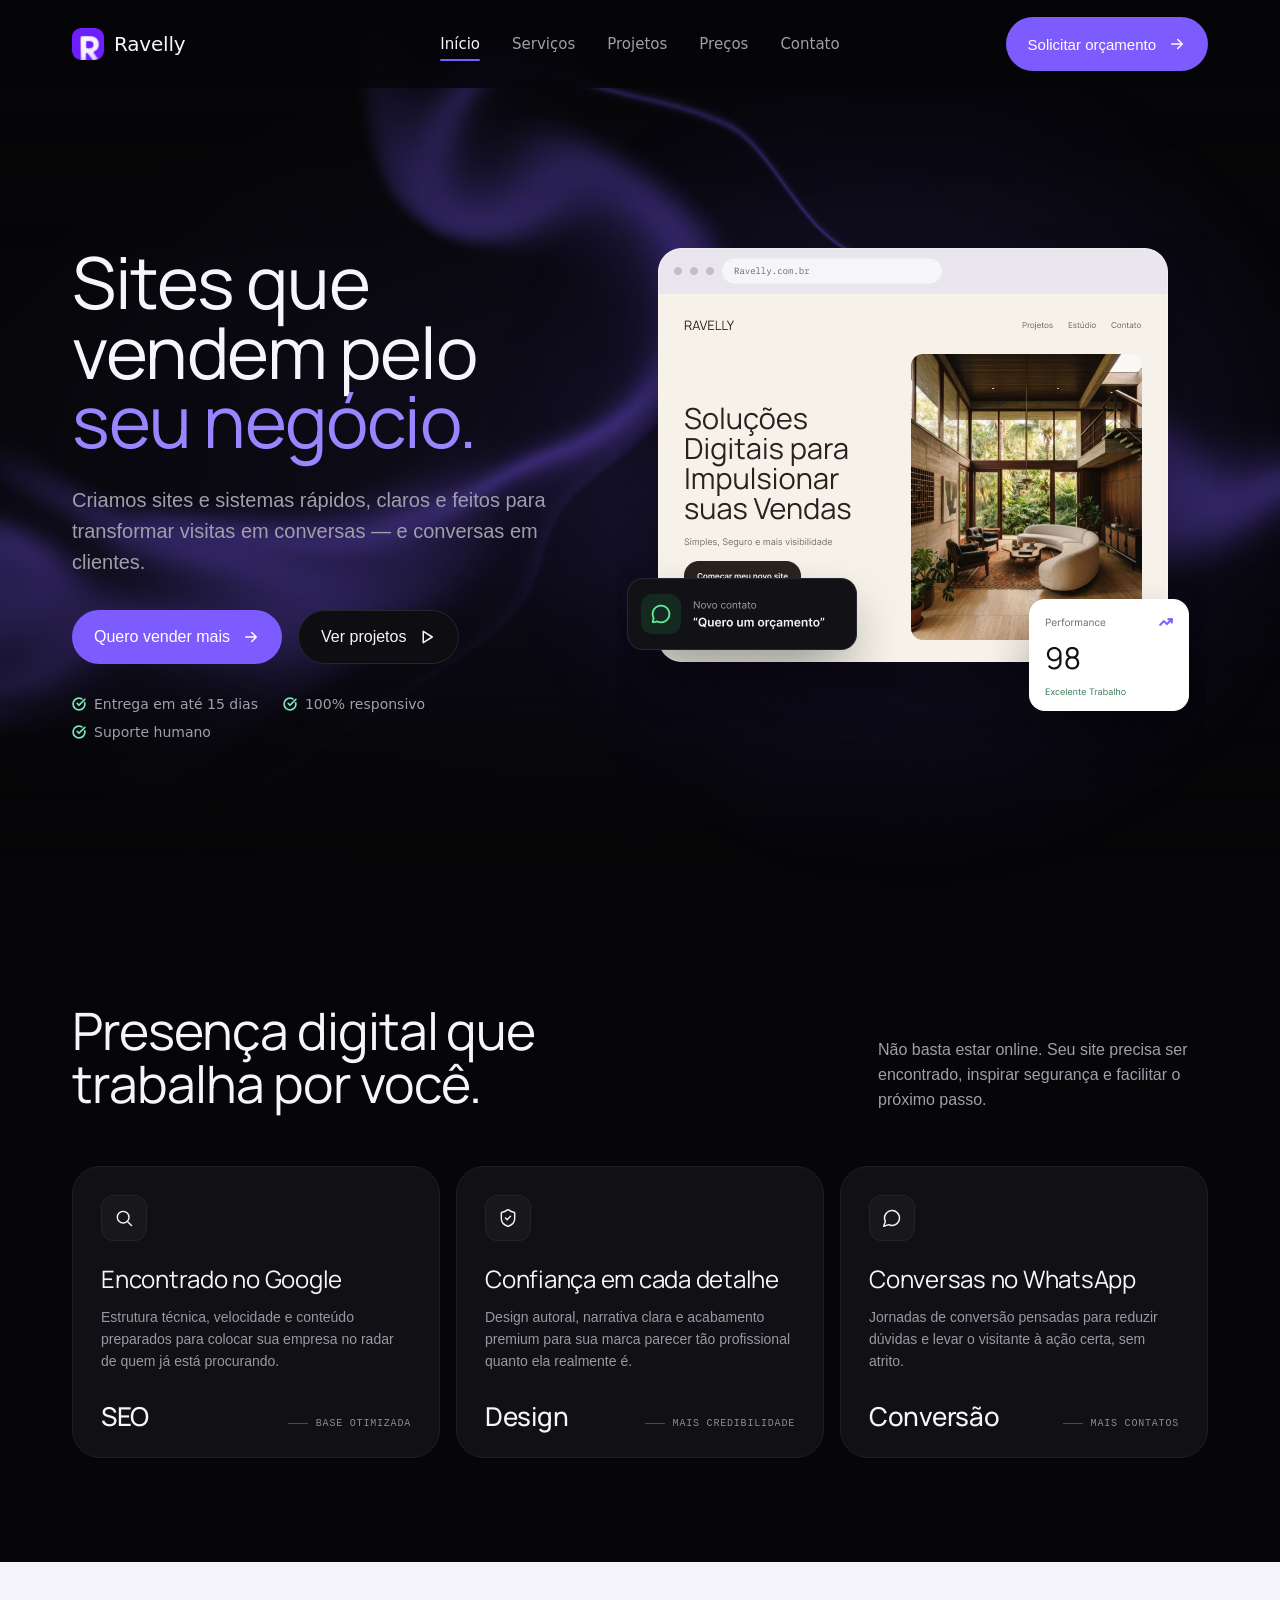
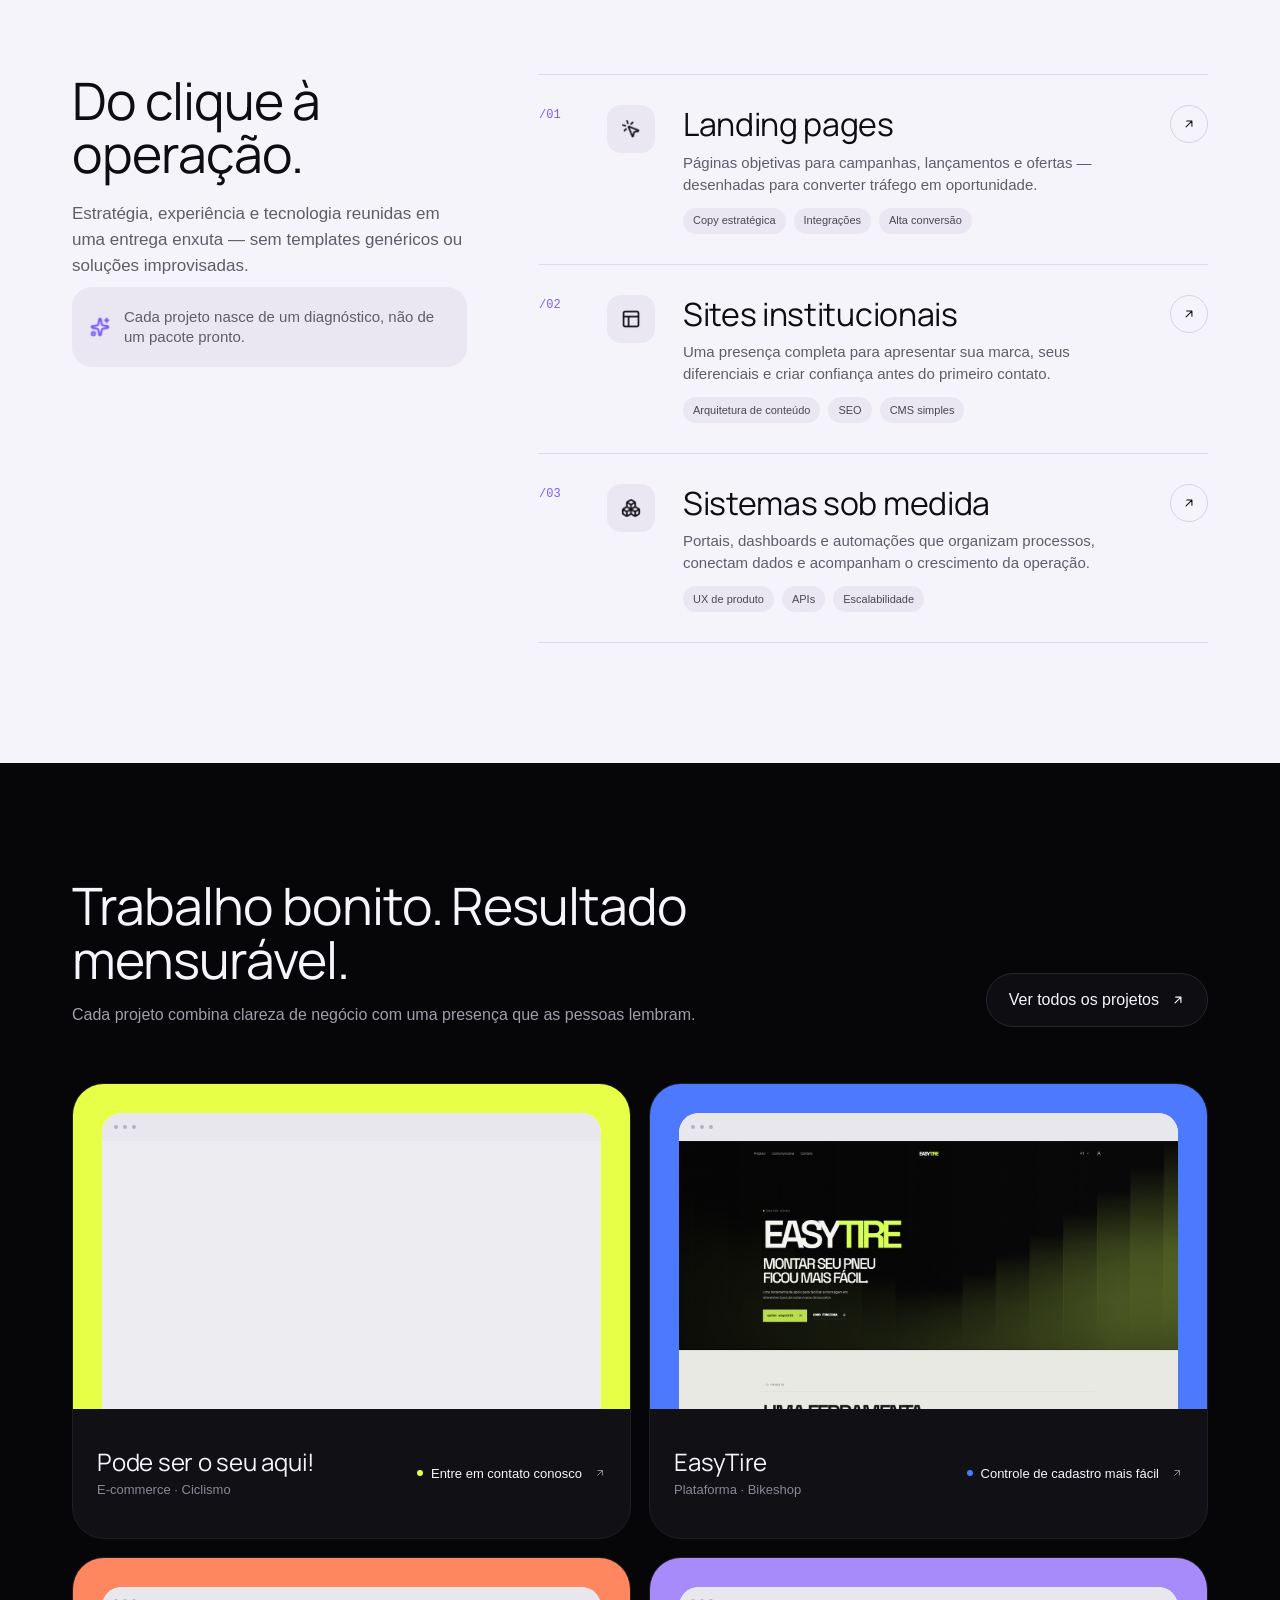
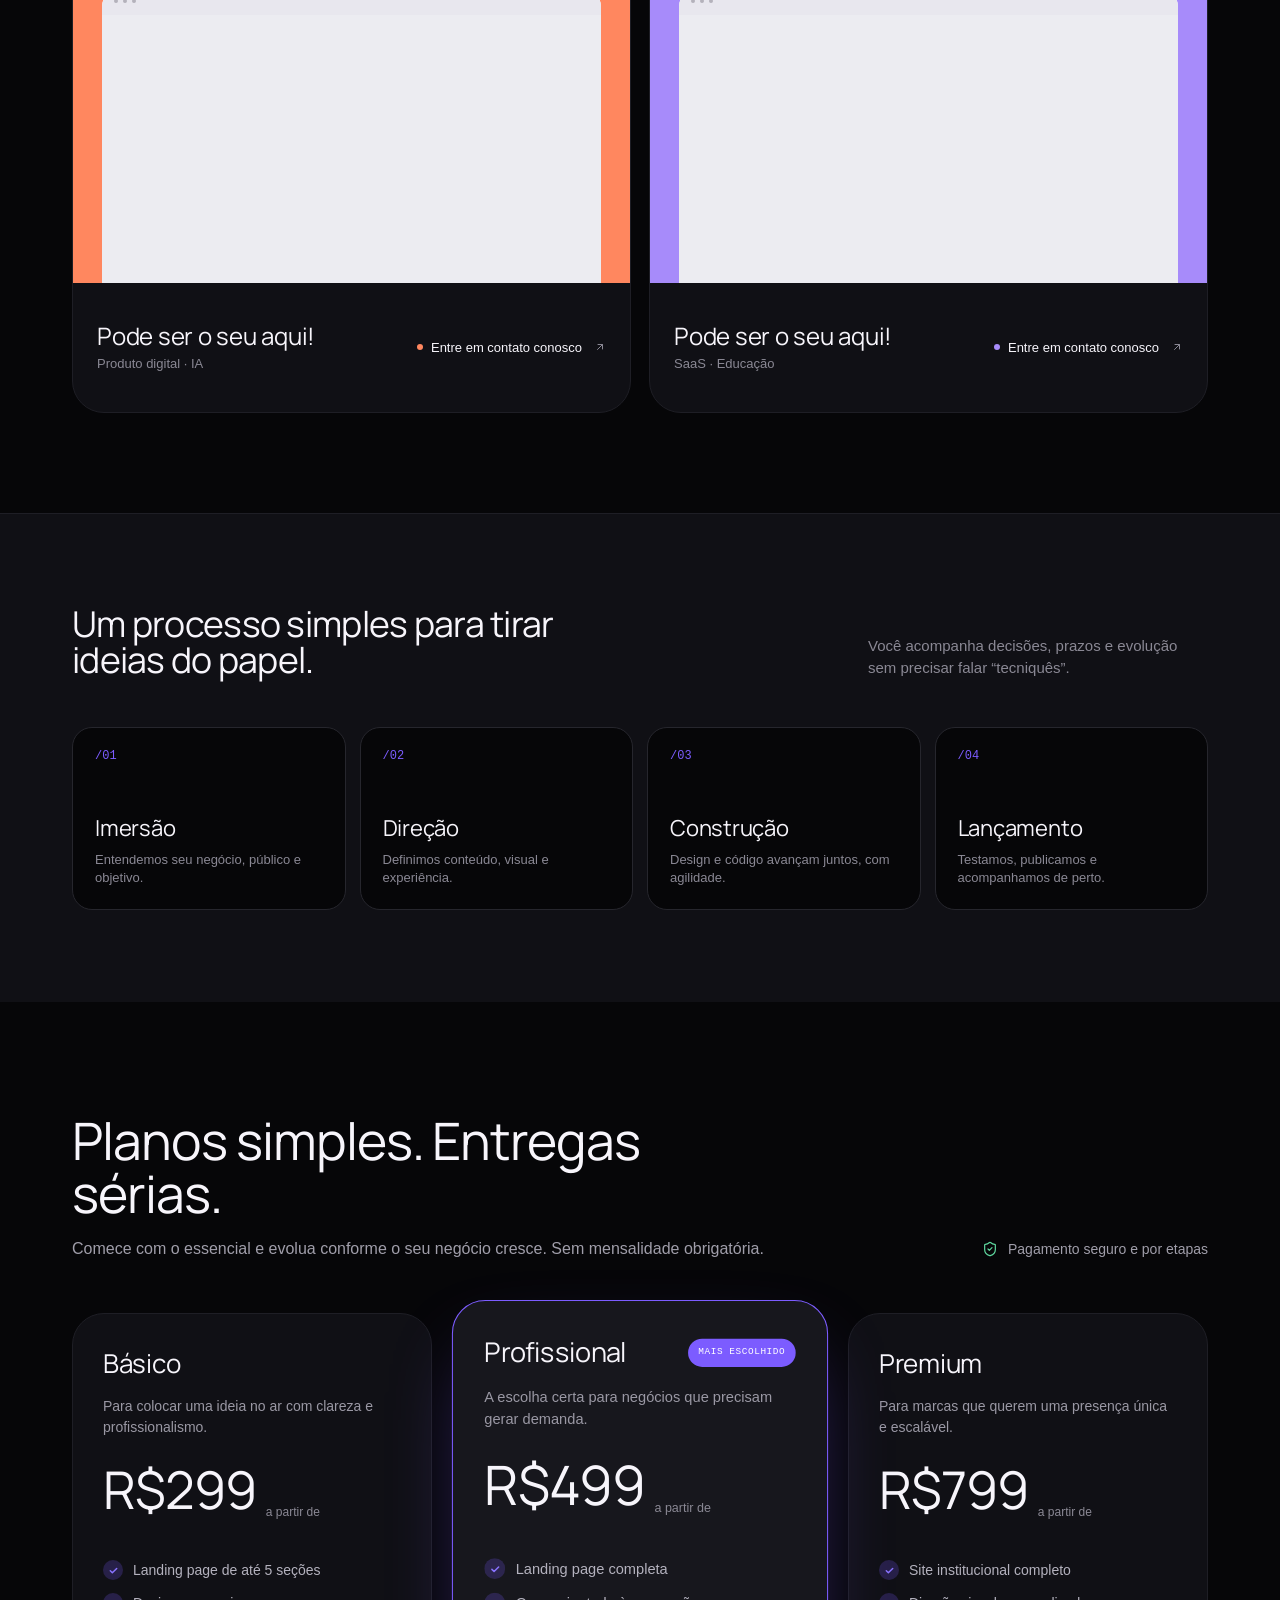
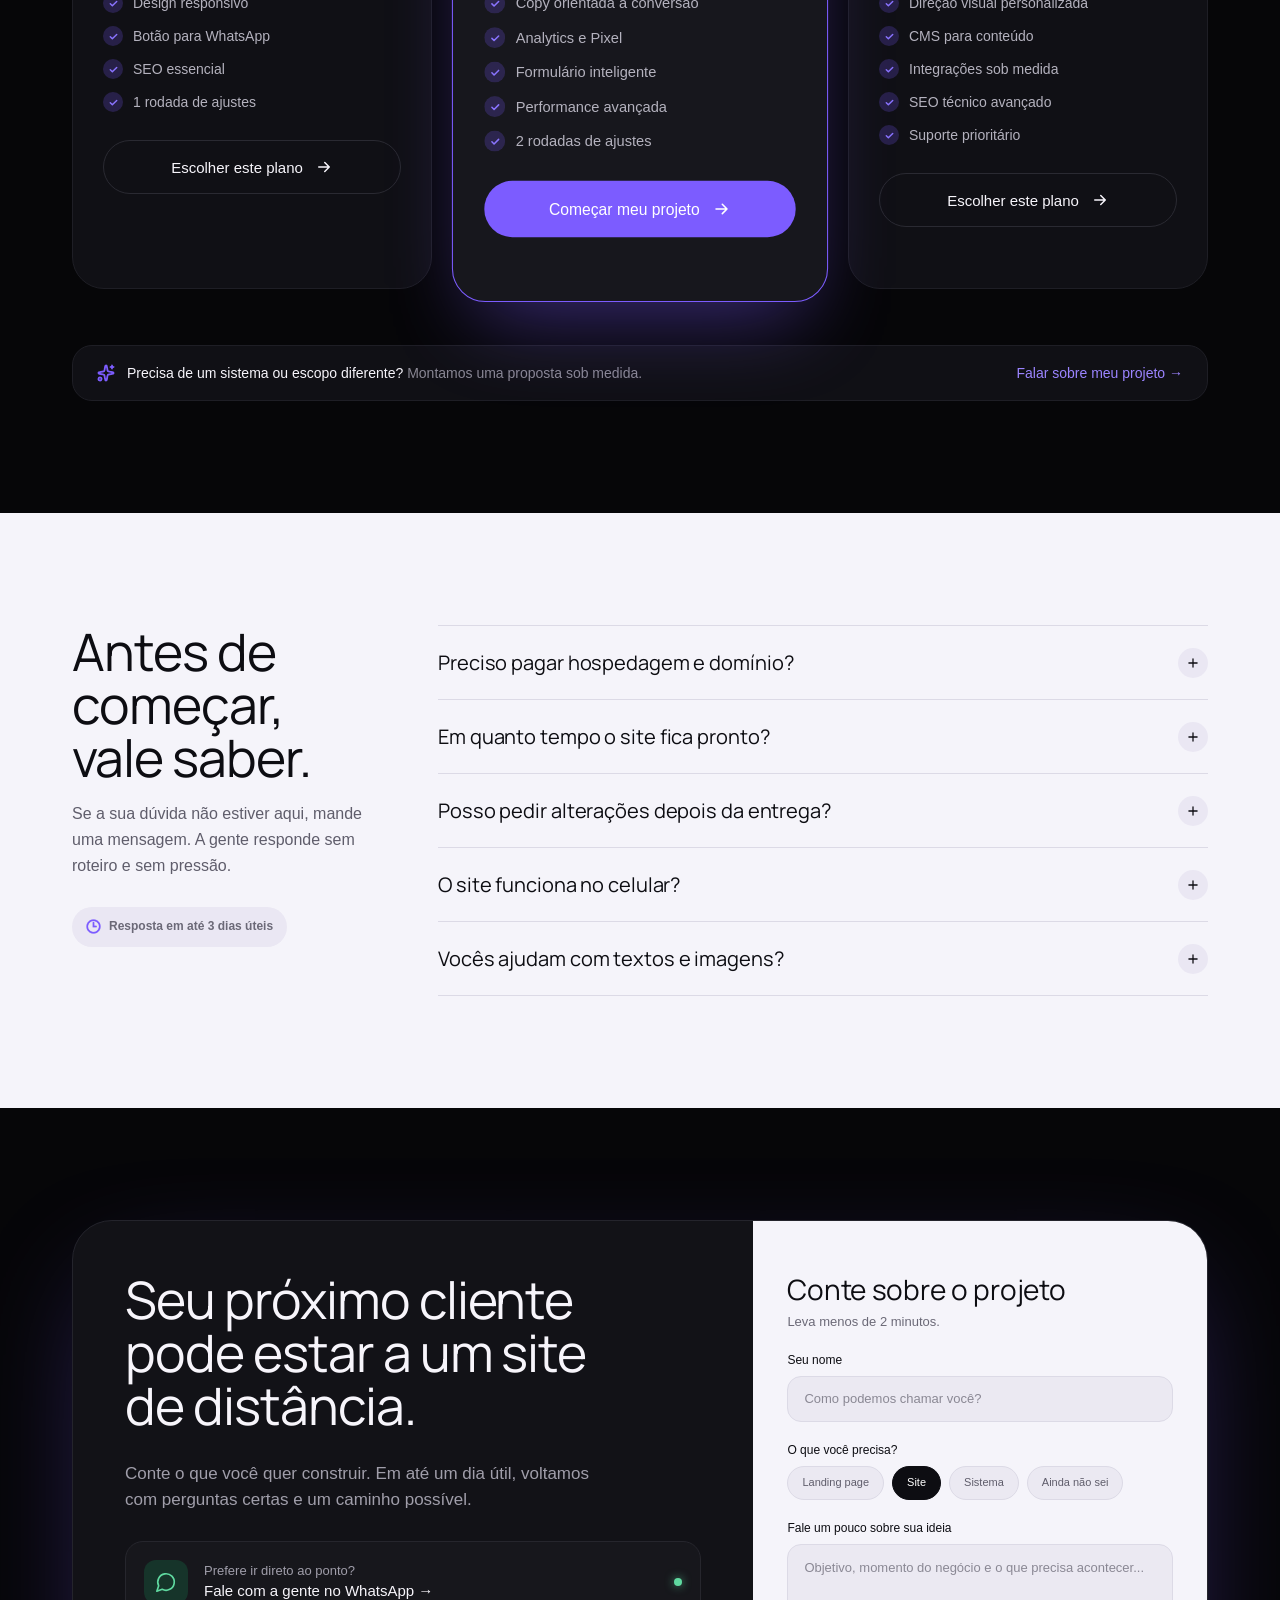
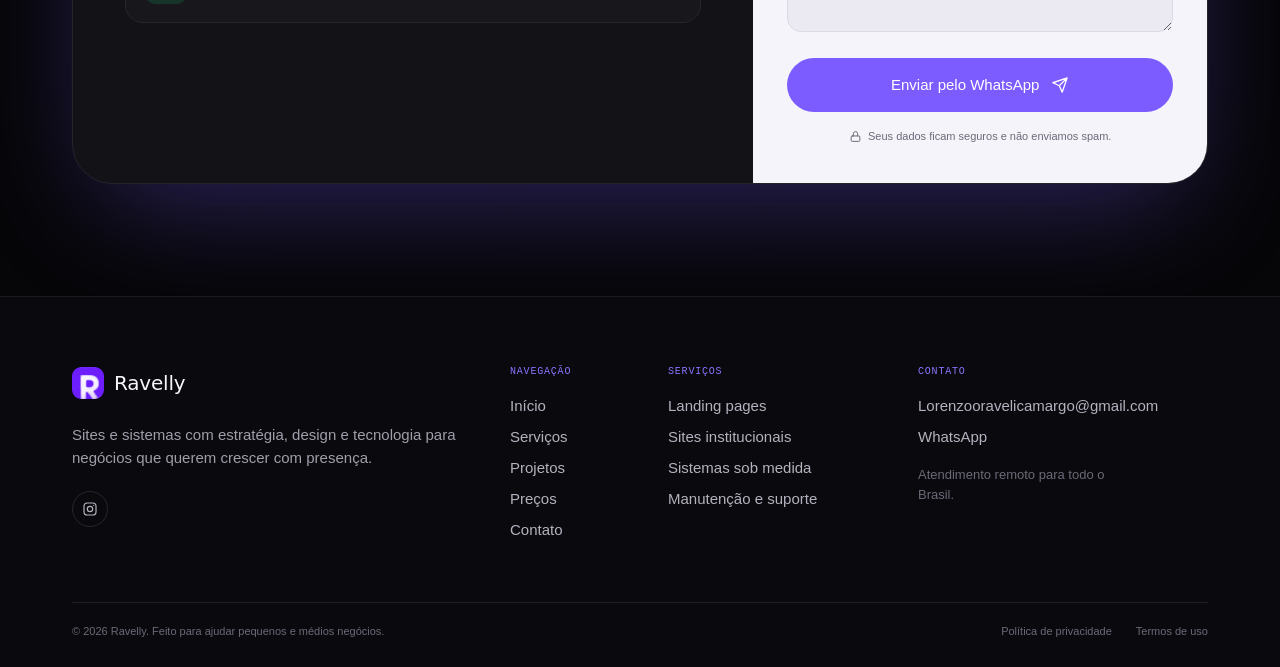
==== commit 202a1ca3: "Adiciona Umami analytics" ====
--- a/index.html
+++ b/index.html
@@ -10,6 +10,7 @@
 <link rel="icon" type="image/png" href="assets/favicon.png">
 <link rel="apple-touch-icon" href="assets/apple-touch-icon.png">
 <link rel="stylesheet" href="css/style.css">
+<script defer src="https://cloud.umami.is/script.js" data-website-id="9c6637d5-c000-482a-b21c-6ca7d0e0e4f2"></script>
 </head>
 <body>
 <header class="nav">
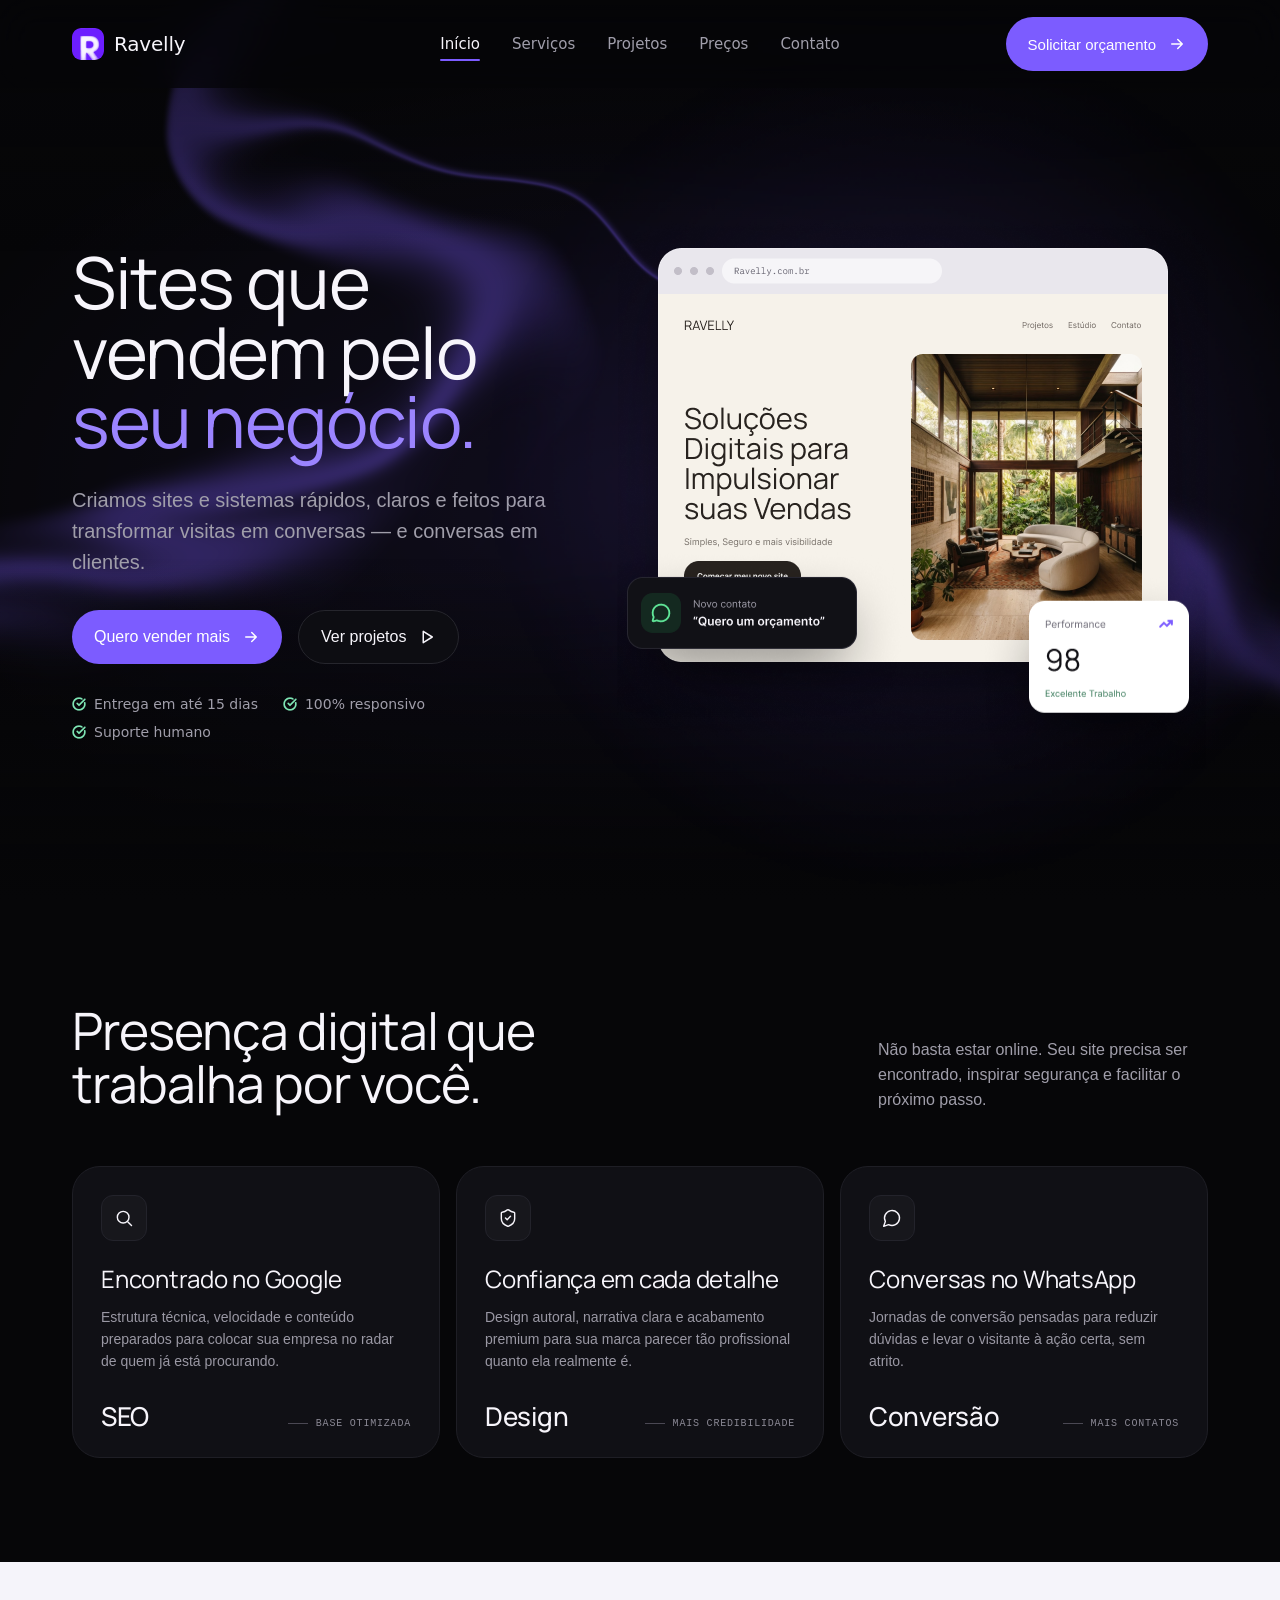
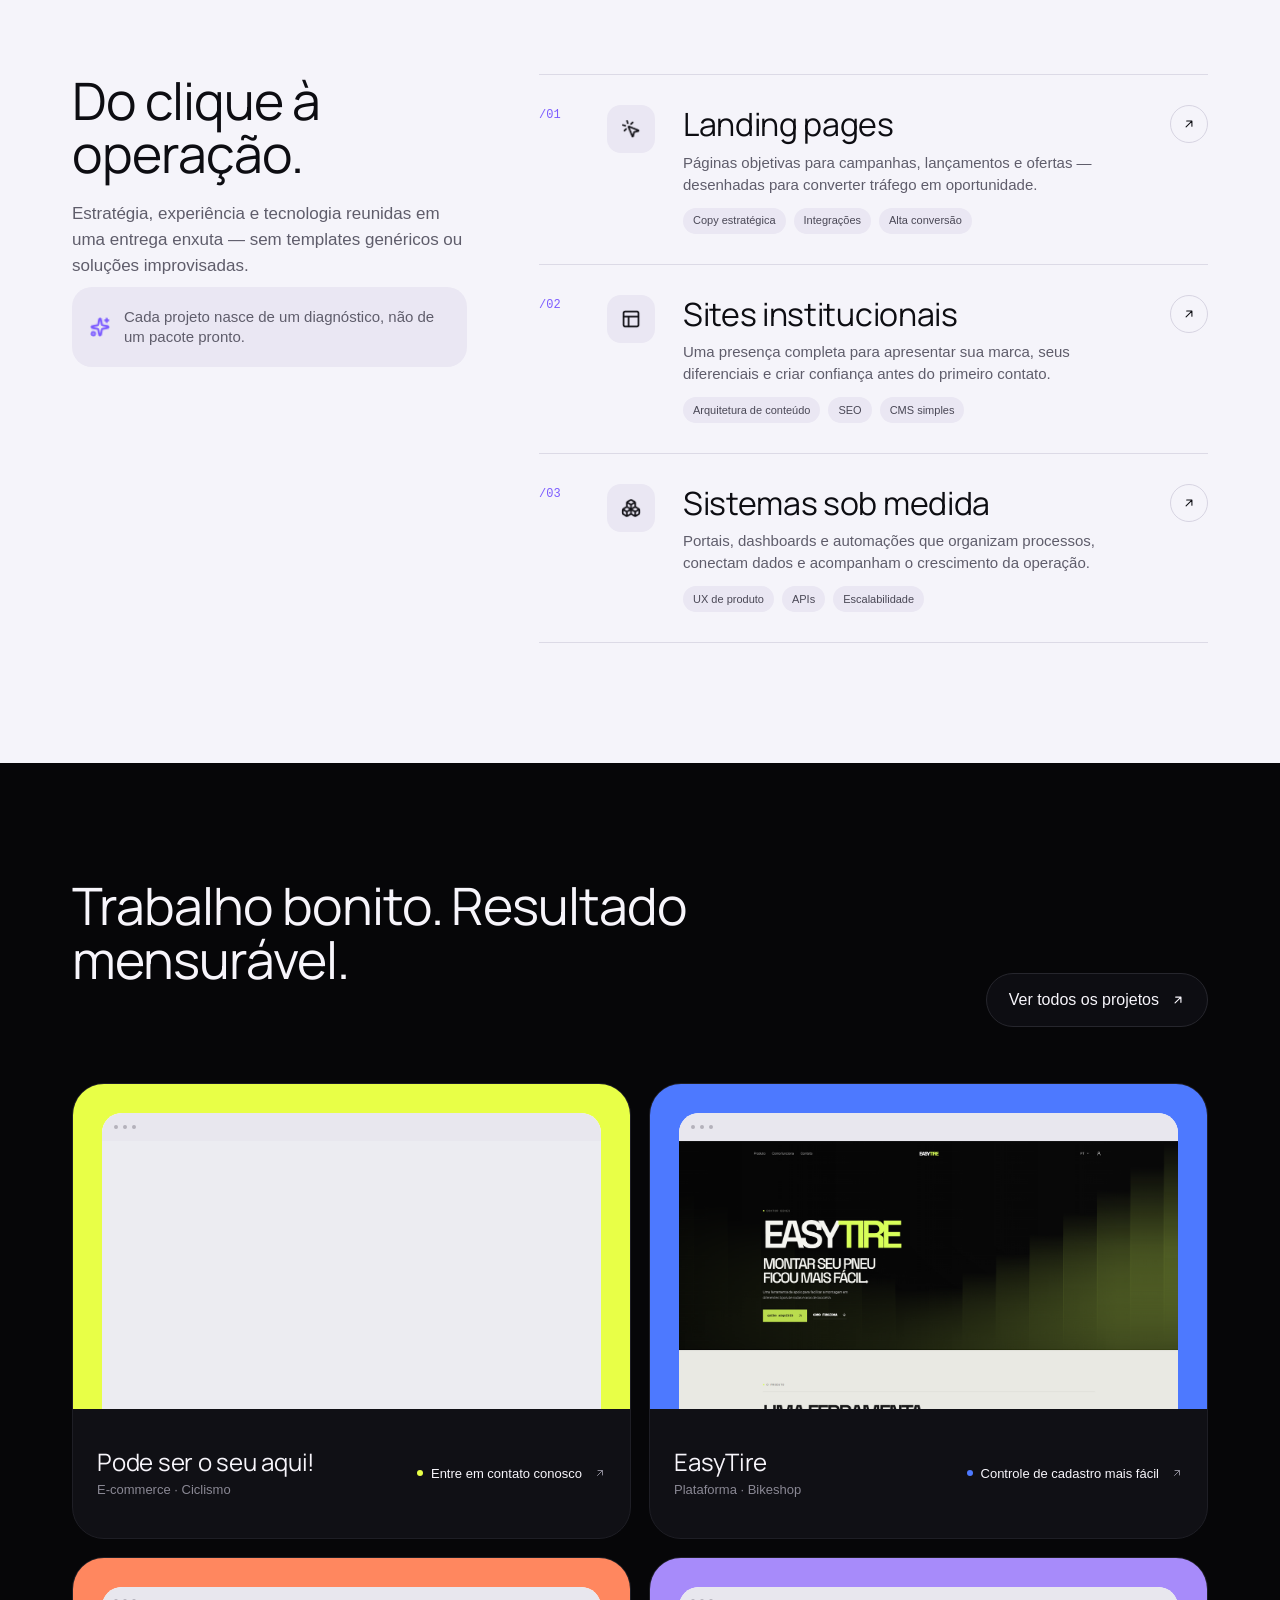
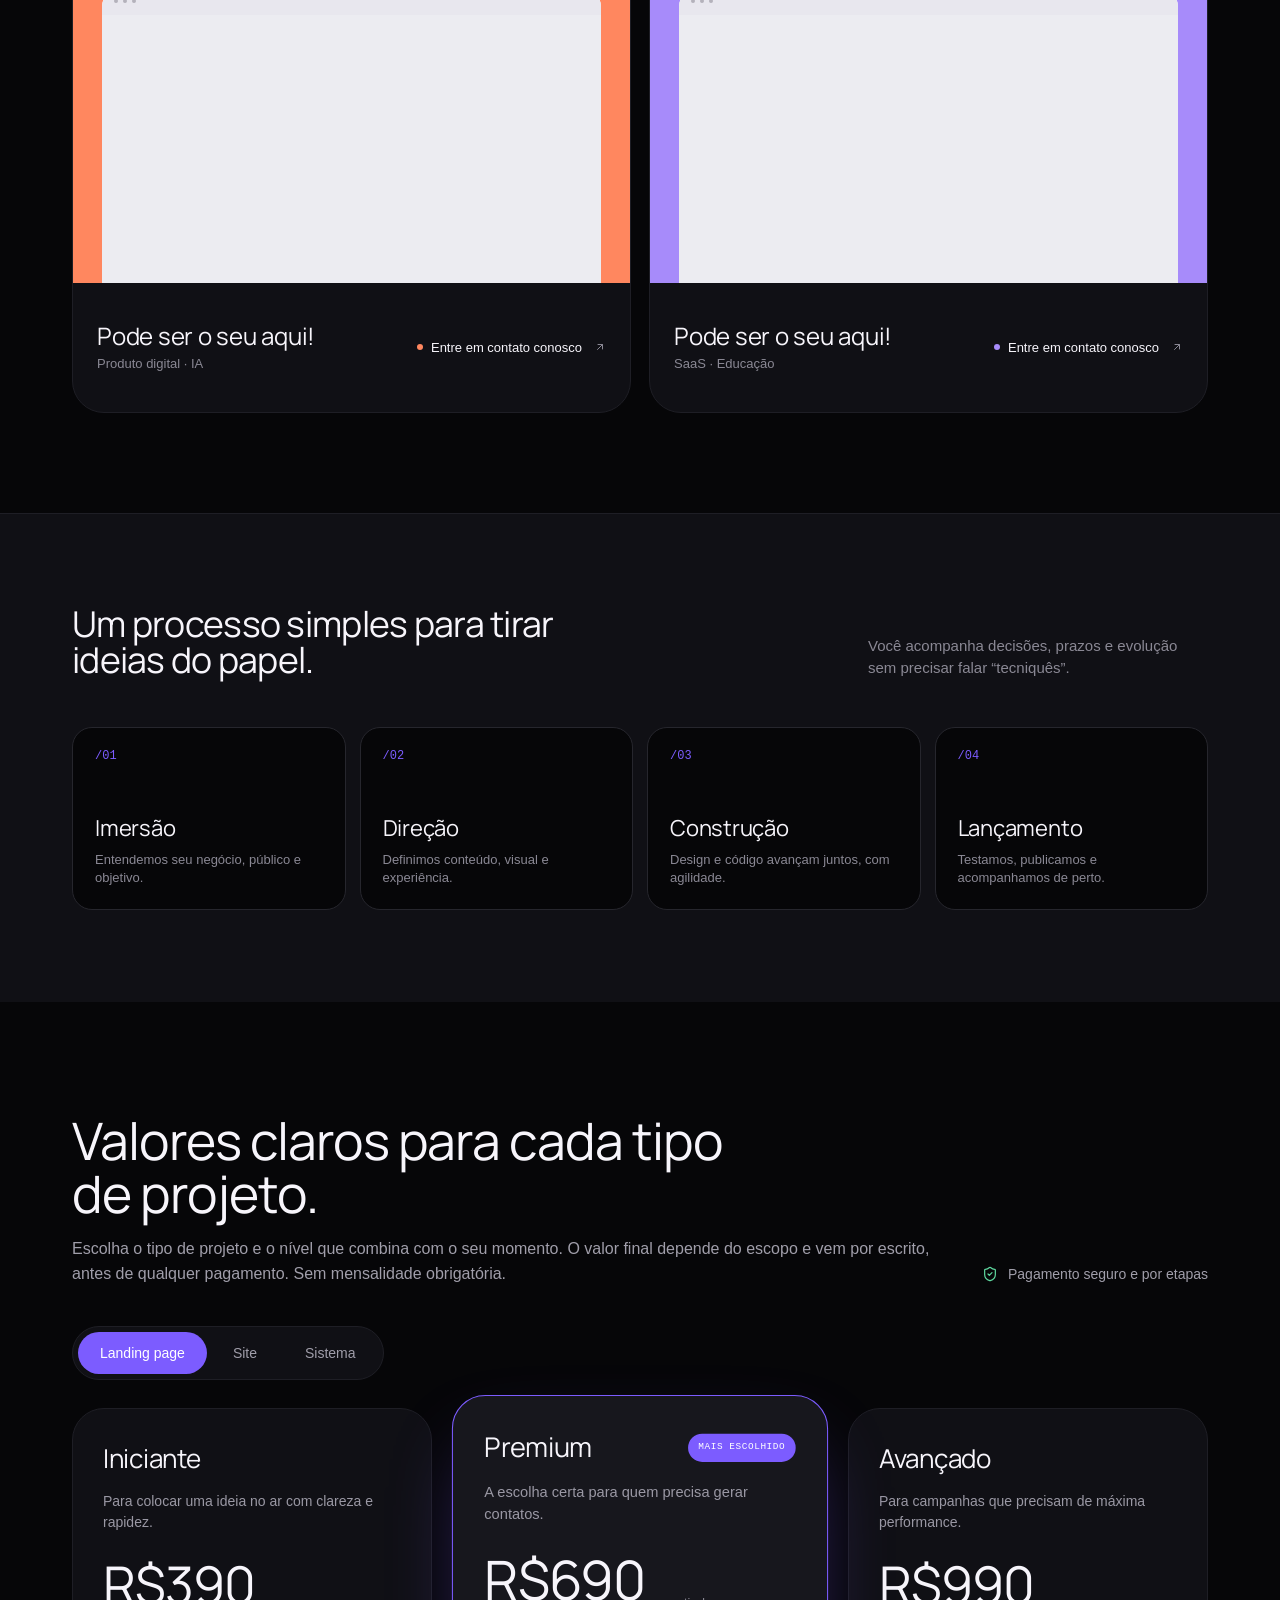
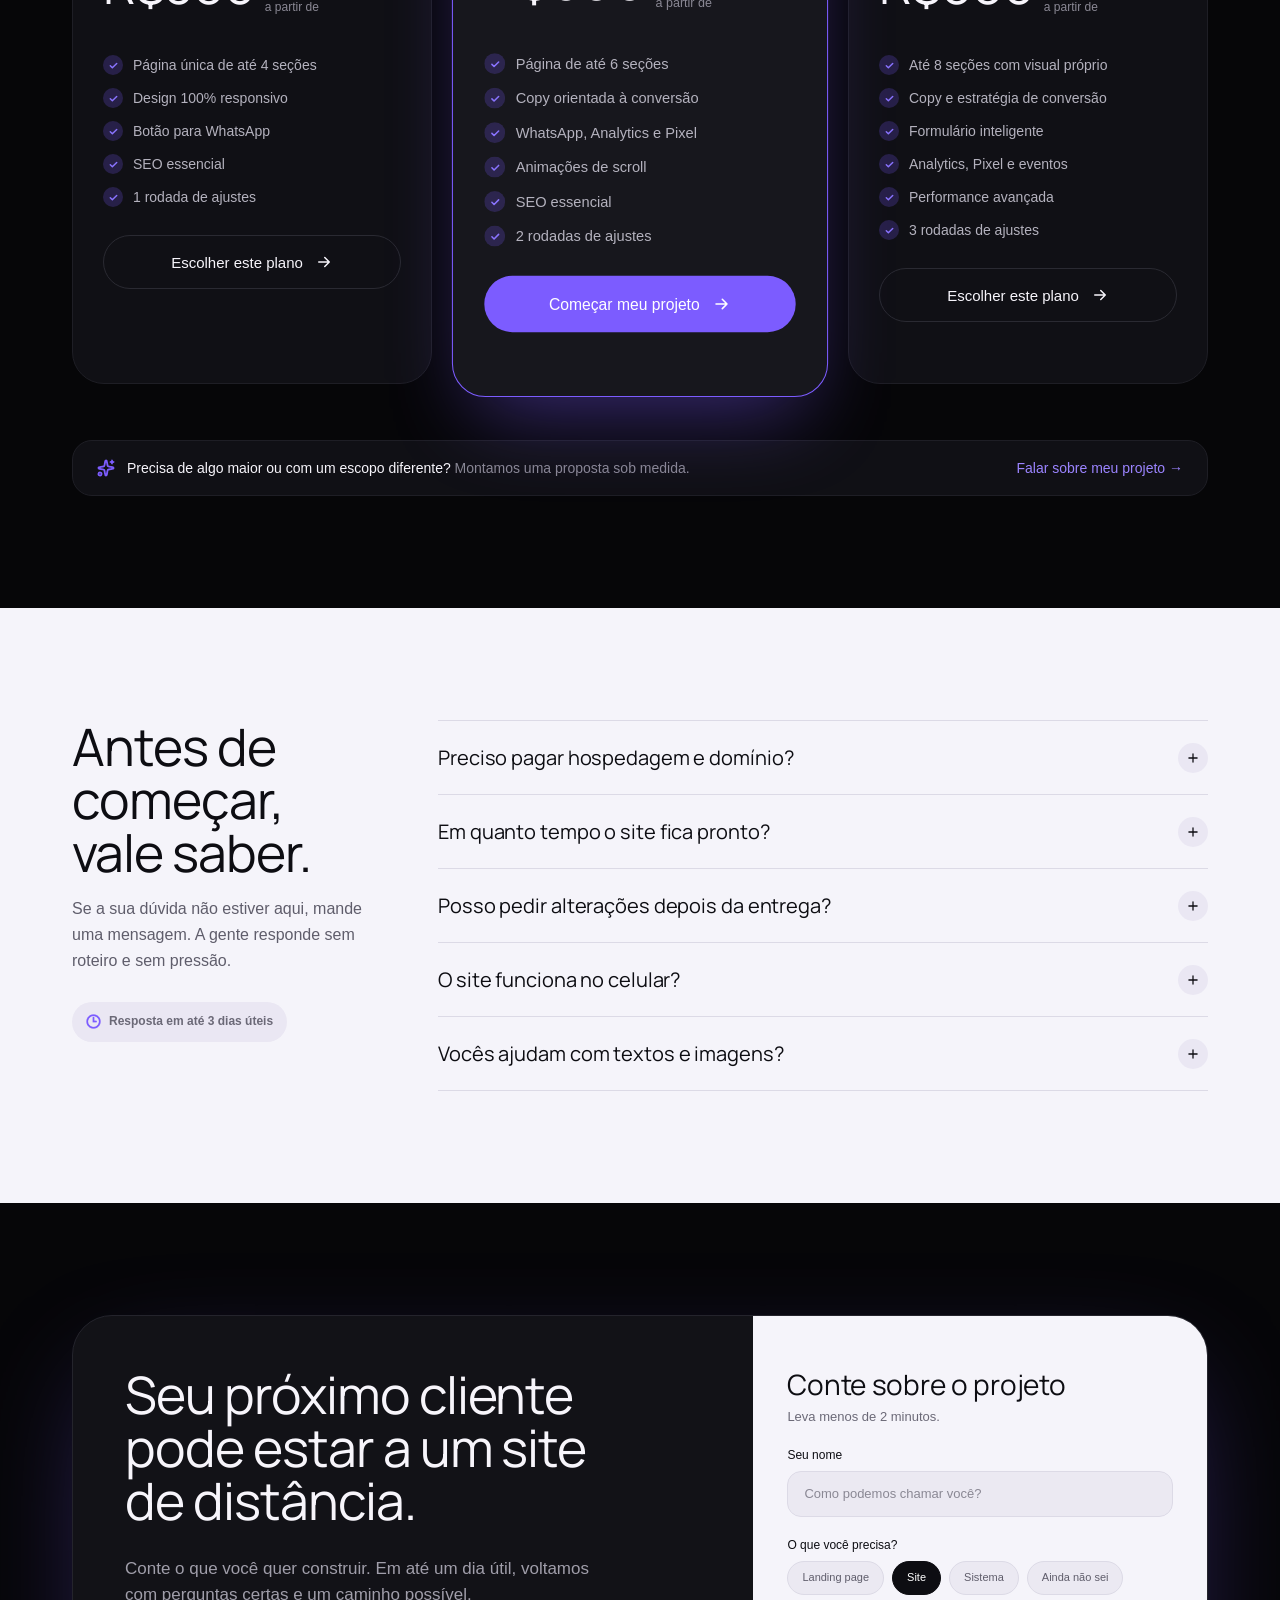
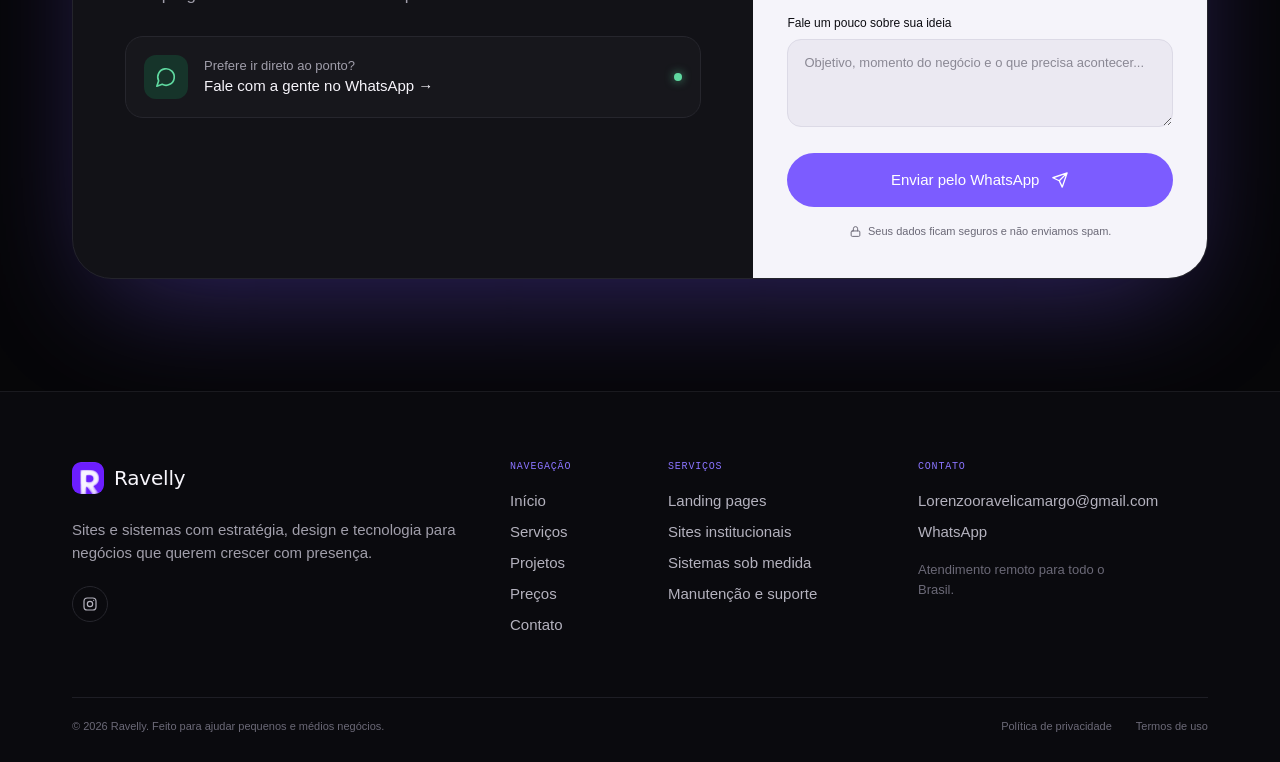
==== commit 14c6850d: "Adiciona animações de scroll e novos planos de preço" ====
--- a/index.html
+++ b/index.html
@@ -10,6 +10,7 @@
 <link rel="icon" type="image/png" href="assets/favicon.png">
 <link rel="apple-touch-icon" href="assets/apple-touch-icon.png">
 <link rel="stylesheet" href="css/style.css">
+<script>if("IntersectionObserver" in window&&!matchMedia("(prefers-reduced-motion: reduce)").matches)document.documentElement.classList.add("js")</script>
 <script defer src="https://cloud.umami.is/script.js" data-website-id="9c6637d5-c000-482a-b21c-6ca7d0e0e4f2"></script>
 </head>
 <body>
@@ -49,9 +50,9 @@
     <div class="gradient-bg" id="heroBg" aria-hidden="true"></div>
   <section class="hero" id="inicio">
     <div class="hero__text">
-      <h1>Sites que vendem pelo <em>seu negócio.</em></h1>
-      <p class="lead">Criamos sites e sistemas rápidos, claros e feitos para transformar visitas em conversas — e conversas em clientes.</p>
-      <div class="actions">
+      <h1 data-reveal>Sites que vendem pelo <em>seu negócio.</em></h1>
+      <p class="lead" data-reveal>Criamos sites e sistemas rápidos, claros e feitos para transformar visitas em conversas — e conversas em clientes.</p>
+      <div class="actions" data-reveal>
         <a class="btn btn--primary" href="#contato">Quero vender mais
           <svg viewBox="0 0 24 24" fill="none" stroke="currentColor" stroke-width="2" stroke-linecap="round" stroke-linejoin="round" aria-hidden="true"><path d="M5 12h14M13 6l6 6-6 6"/></svg>
         </a>
@@ -59,7 +60,7 @@
           <svg viewBox="0 0 24 24" fill="none" stroke="currentColor" stroke-width="2" stroke-linecap="round" stroke-linejoin="round" aria-hidden="true"><path d="M7 4.5v15l12-7.5z"/></svg>
         </a>
       </div>
-      <ul class="checks">
+      <ul class="checks" data-reveal>
         <li><img src="assets/check-circle.png" alt="">Entrega em até 15 dias</li>
         <li><img src="assets/check-circle.png" alt="">100% responsivo</li>
         <li><img src="assets/check-circle.png" alt="">Suporte humano</li>
@@ -78,32 +79,32 @@
   <img class="divider" src="assets/divisor.png" alt="" aria-hidden="true">
 
   <section class="benefits" id="beneficios">
-    <div class="benefits__head">
-      <h2>Presença digital que trabalha por você.</h2>
-      <p class="benefits__intro">Não basta estar online. Seu site precisa ser encontrado, inspirar segurança e facilitar o próximo passo.</p>
+    <div class="benefits__head" data-reveal>
+      <h2 data-reveal>Presença digital que trabalha por você.</h2>
+      <p class="benefits__intro" data-reveal>Não basta estar online. Seu site precisa ser encontrado, inspirar segurança e facilitar o próximo passo.</p>
     </div>
     <div class="cards">
-      <article class="card"><span class="card__icon"><svg viewBox="0 0 24 24" fill="none" stroke="currentColor" stroke-width="1.7" stroke-linecap="round" stroke-linejoin="round" aria-hidden="true"><circle cx="11" cy="11" r="7"/><path d="m21 21-4.3-4.3"/></svg></span><h3>Encontrado no Google</h3><p>Estrutura técnica, velocidade e conteúdo preparados para colocar sua empresa no radar de quem já está procurando.</p><div class="card__foot"><strong class="card__metric">SEO</strong><span class="card__tag">Base otimizada</span></div></article>
-      <article class="card"><span class="card__icon"><svg viewBox="0 0 24 24" fill="none" stroke="currentColor" stroke-width="1.7" stroke-linecap="round" stroke-linejoin="round" aria-hidden="true"><path d="M20 13c0 5-3.5 7.5-7.66 8.95a1 1 0 0 1-.67-.01C7.5 20.5 4 18 4 13V6a1 1 0 0 1 1-1c2 0 4.5-1.2 6.24-2.72a1.17 1.17 0 0 1 1.52 0C14.51 3.81 17 5 19 5a1 1 0 0 1 1 1z"/><path d="m9 12 2 2 4-4"/></svg></span><h3>Confiança em cada detalhe</h3><p>Design autoral, narrativa clara e acabamento premium para sua marca parecer tão profissional quanto ela realmente é.</p><div class="card__foot"><strong class="card__metric">Design</strong><span class="card__tag">Mais credibilidade</span></div></article>
-      <article class="card"><span class="card__icon"><svg viewBox="0 0 24 24" fill="none" stroke="currentColor" stroke-width="1.7" stroke-linecap="round" stroke-linejoin="round" aria-hidden="true"><path d="M7.9 20A9 9 0 1 0 4 16.1L2 22Z"/></svg></span><h3>Conversas no WhatsApp</h3><p>Jornadas de conversão pensadas para reduzir dúvidas e levar o visitante à ação certa, sem atrito.</p><div class="card__foot"><strong class="card__metric">Conversão</strong><span class="card__tag">Mais contatos</span></div></article>
+      <article class="card" data-reveal><span class="card__icon"><svg viewBox="0 0 24 24" fill="none" stroke="currentColor" stroke-width="1.7" stroke-linecap="round" stroke-linejoin="round" aria-hidden="true"><circle cx="11" cy="11" r="7"/><path d="m21 21-4.3-4.3"/></svg></span><h3>Encontrado no Google</h3><p>Estrutura técnica, velocidade e conteúdo preparados para colocar sua empresa no radar de quem já está procurando.</p><div class="card__foot"><strong class="card__metric">SEO</strong><span class="card__tag">Base otimizada</span></div></article>
+      <article class="card" data-reveal><span class="card__icon"><svg viewBox="0 0 24 24" fill="none" stroke="currentColor" stroke-width="1.7" stroke-linecap="round" stroke-linejoin="round" aria-hidden="true"><path d="M20 13c0 5-3.5 7.5-7.66 8.95a1 1 0 0 1-.67-.01C7.5 20.5 4 18 4 13V6a1 1 0 0 1 1-1c2 0 4.5-1.2 6.24-2.72a1.17 1.17 0 0 1 1.52 0C14.51 3.81 17 5 19 5a1 1 0 0 1 1 1z"/><path d="m9 12 2 2 4-4"/></svg></span><h3>Confiança em cada detalhe</h3><p>Design autoral, narrativa clara e acabamento premium para sua marca parecer tão profissional quanto ela realmente é.</p><div class="card__foot"><strong class="card__metric">Design</strong><span class="card__tag">Mais credibilidade</span></div></article>
+      <article class="card" data-reveal><span class="card__icon"><svg viewBox="0 0 24 24" fill="none" stroke="currentColor" stroke-width="1.7" stroke-linecap="round" stroke-linejoin="round" aria-hidden="true"><path d="M7.9 20A9 9 0 1 0 4 16.1L2 22Z"/></svg></span><h3>Conversas no WhatsApp</h3><p>Jornadas de conversão pensadas para reduzir dúvidas e levar o visitante à ação certa, sem atrito.</p><div class="card__foot"><strong class="card__metric">Conversão</strong><span class="card__tag">Mais contatos</span></div></article>
     </div>
   </section>
 
   <section class="services" id="servicos">
     <div class="services__inner">
       <div>
-        <h2>Do clique à operação.</h2>
-        <p class="services__lead">Estratégia, experiência e tecnologia reunidas em uma entrega enxuta — sem templates genéricos ou soluções improvisadas.</p>
-        <div class="note"><img src="assets/sparkles.png" alt=""><span>Cada projeto nasce de um diagnóstico, não de um pacote pronto.</span></div>
+        <h2 data-reveal>Do clique à operação.</h2>
+        <p class="services__lead" data-reveal>Estratégia, experiência e tecnologia reunidas em uma entrega enxuta — sem templates genéricos ou soluções improvisadas.</p>
+        <div class="note" data-reveal><img src="assets/sparkles.png" alt=""><span>Cada projeto nasce de um diagnóstico, não de um pacote pronto.</span></div>
       </div>
       <ol class="svc">
-        <li class="svc__row"><span class="svc__num">/01</span><span class="svc__icon"><img src="assets/mouse-pointer-click.png" alt=""></span>
+        <li class="svc__row" data-reveal><span class="svc__num">/01</span><span class="svc__icon"><img src="assets/mouse-pointer-click.png" alt=""></span>
           <div class="svc__body"><h3>Landing pages</h3><p>Páginas objetivas para campanhas, lançamentos e ofertas — desenhadas para converter tráfego em oportunidade.</p><ul class="tags"><li>Copy estratégica</li><li>Integrações</li><li>Alta conversão</li></ul></div>
           <a class="svc__go" href="#contato" aria-label="Saiba mais: Landing pages"><svg viewBox="0 0 24 24" fill="none" stroke="currentColor" stroke-width="1.8" stroke-linecap="round" stroke-linejoin="round" aria-hidden="true"><path d="M7 17 17 7M8 7h9v9"/></svg></a></li>
-        <li class="svc__row"><span class="svc__num">/02</span><span class="svc__icon"><img src="assets/panels-top-left.png" alt=""></span>
+        <li class="svc__row" data-reveal><span class="svc__num">/02</span><span class="svc__icon"><img src="assets/panels-top-left.png" alt=""></span>
           <div class="svc__body"><h3>Sites institucionais</h3><p>Uma presença completa para apresentar sua marca, seus diferenciais e criar confiança antes do primeiro contato.</p><ul class="tags"><li>Arquitetura de conteúdo</li><li>SEO</li><li>CMS simples</li></ul></div>
           <a class="svc__go" href="#contato" aria-label="Saiba mais: Sites institucionais"><svg viewBox="0 0 24 24" fill="none" stroke="currentColor" stroke-width="1.8" stroke-linecap="round" stroke-linejoin="round" aria-hidden="true"><path d="M7 17 17 7M8 7h9v9"/></svg></a></li>
-        <li class="svc__row"><span class="svc__num">/03</span><span class="svc__icon"><img src="assets/boxes.png" alt=""></span>
+        <li class="svc__row" data-reveal><span class="svc__num">/03</span><span class="svc__icon"><img src="assets/boxes.png" alt=""></span>
           <div class="svc__body"><h3>Sistemas sob medida</h3><p>Portais, dashboards e automações que organizam processos, conectam dados e acompanham o crescimento da operação.</p><ul class="tags"><li>UX de produto</li><li>APIs</li><li>Escalabilidade</li></ul></div>
           <a class="svc__go" href="#contato" aria-label="Saiba mais: Sistemas sob medida"><svg viewBox="0 0 24 24" fill="none" stroke="currentColor" stroke-width="1.8" stroke-linecap="round" stroke-linejoin="round" aria-hidden="true"><path d="M7 17 17 7M8 7h9v9"/></svg></a></li>
       </ol>
@@ -111,27 +112,27 @@
   </section>
 
   <section class="projects" id="projetos">
-    <div class="projects__head">
+    <div class="projects__head" data-reveal>
       <div>
-        <h2>Trabalho bonito. Resultado mensurável.</h2>
-        <p class="projects__lead">Cada projeto combina clareza de negócio com uma presença que as pessoas lembram.</p>
+        <h2 data-reveal>Trabalho bonito. Resultado mensurável.</h2>
+        <p class="projects__lead" data-reveal>Cada projeto combina clareza de negócio com uma presença que as pessoas lembram.</p>
       </div>
       <a class="btn btn--ghost btn--ext" href="#projetos">Ver todos os projetos<svg viewBox="0 0 24 24" fill="none" stroke="currentColor" stroke-width="2" stroke-linecap="round" stroke-linejoin="round" aria-hidden="true"><path d="M7 17 17 7M8 7h9v9"/></svg></a>
     </div>
     <div class="proj-grid">
-      <article class="proj proj--empty" style="--c:#e8ff47">
+      <article class="proj proj--empty" data-reveal style="--c:#e8ff47">
         <div class="proj__shot"><div class="frame" aria-hidden="true"><div class="frame__bar"><i></i><i></i><i></i></div><div class="frame__body"></div></div></div>
         <div class="proj__info"><div><h3>Pode ser o seu aqui!</h3><p class="proj__meta">E-commerce · Ciclismo</p></div><a class="proj__link" href="#contato">Entre em contato conosco<svg viewBox="0 0 24 24" fill="none" stroke="currentColor" stroke-width="2" stroke-linecap="round" stroke-linejoin="round" aria-hidden="true"><path d="M7 17 17 7M8 7h9v9"/></svg></a></div>
       </article>
-      <article class="proj" style="--c:#4d79ff">
+      <article class="proj" data-reveal style="--c:#4d79ff">
         <div class="proj__shot"><div class="frame" aria-hidden="true"><div class="frame__bar"><i></i><i></i><i></i></div><div class="frame__body"><img src="assets/easytire-preview.png" alt=""></div></div></div>
         <div class="proj__info"><div><h3>EasyTire</h3><p class="proj__meta">Plataforma · Bikeshop</p></div><a class="proj__link" href="#contato">Controle de cadastro mais fácil<svg viewBox="0 0 24 24" fill="none" stroke="currentColor" stroke-width="2" stroke-linecap="round" stroke-linejoin="round" aria-hidden="true"><path d="M7 17 17 7M8 7h9v9"/></svg></a></div>
       </article>
-      <article class="proj proj--empty" style="--c:#ff875f">
+      <article class="proj proj--empty" data-reveal style="--c:#ff875f">
         <div class="proj__shot"><div class="frame" aria-hidden="true"><div class="frame__bar"><i></i><i></i><i></i></div><div class="frame__body"></div></div></div>
         <div class="proj__info"><div><h3>Pode ser o seu aqui!</h3><p class="proj__meta">Produto digital · IA</p></div><a class="proj__link" href="#contato">Entre em contato conosco<svg viewBox="0 0 24 24" fill="none" stroke="currentColor" stroke-width="2" stroke-linecap="round" stroke-linejoin="round" aria-hidden="true"><path d="M7 17 17 7M8 7h9v9"/></svg></a></div>
       </article>
-      <article class="proj proj--empty" style="--c:#a78bfa">
+      <article class="proj proj--empty" data-reveal style="--c:#a78bfa">
         <div class="proj__shot"><div class="frame" aria-hidden="true"><div class="frame__bar"><i></i><i></i><i></i></div><div class="frame__body"></div></div></div>
         <div class="proj__info"><div><h3>Pode ser o seu aqui!</h3><p class="proj__meta">SaaS · Educação</p></div><a class="proj__link" href="#contato">Entre em contato conosco<svg viewBox="0 0 24 24" fill="none" stroke="currentColor" stroke-width="2" stroke-linecap="round" stroke-linejoin="round" aria-hidden="true"><path d="M7 17 17 7M8 7h9v9"/></svg></a></div>
       </article>
@@ -140,90 +141,143 @@
 
   <section class="process" id="processo">
     <div class="process__inner">
-      <div class="process__head">
-        <h2>Um processo simples para tirar ideias do papel.</h2>
-        <p class="process__lead">Você acompanha decisões, prazos e evolução sem precisar falar “tecniquês”.</p>
+      <div class="process__head" data-reveal>
+        <h2 data-reveal>Um processo simples para tirar ideias do papel.</h2>
+        <p class="process__lead" data-reveal>Você acompanha decisões, prazos e evolução sem precisar falar “tecniquês”.</p>
       </div>
       <ol class="steps">
-        <li class="step"><span class="step__num">/01</span><h3>Imersão</h3><p>Entendemos seu negócio, público e objetivo.</p></li>
-        <li class="step"><span class="step__num">/02</span><h3>Direção</h3><p>Definimos conteúdo, visual e experiência.</p></li>
-        <li class="step"><span class="step__num">/03</span><h3>Construção</h3><p>Design e código avançam juntos, com agilidade.</p></li>
-        <li class="step"><span class="step__num">/04</span><h3>Lançamento</h3><p>Testamos, publicamos e acompanhamos de perto.</p></li>
+        <li class="step" data-reveal><span class="step__num">/01</span><h3>Imersão</h3><p>Entendemos seu negócio, público e objetivo.</p></li>
+        <li class="step" data-reveal><span class="step__num">/02</span><h3>Direção</h3><p>Definimos conteúdo, visual e experiência.</p></li>
+        <li class="step" data-reveal><span class="step__num">/03</span><h3>Construção</h3><p>Design e código avançam juntos, com agilidade.</p></li>
+        <li class="step" data-reveal><span class="step__num">/04</span><h3>Lançamento</h3><p>Testamos, publicamos e acompanhamos de perto.</p></li>
       </ol>
     </div>
   </section>
 
   <section class="pricing" id="precos">
-    <div class="pricing__head">
+    <div class="pricing__head" data-reveal>
       <div>
-        <h2>Planos simples. Entregas sérias.</h2>
-        <p class="pricing__lead">Comece com o essencial e evolua conforme o seu negócio cresce. Sem mensalidade obrigatória.</p>
-      </div>
-      <span class="secure"><svg viewBox="0 0 24 24" fill="none" stroke="currentColor" stroke-width="1.8" stroke-linecap="round" stroke-linejoin="round" aria-hidden="true"><path d="M20 13c0 5-3.5 7.5-7.66 8.95a1 1 0 0 1-.67-.01C7.5 20.5 4 18 4 13V6a1 1 0 0 1 1-1c2 0 4.5-1.2 6.24-2.72a1.17 1.17 0 0 1 1.52 0C14.51 3.81 17 5 19 5a1 1 0 0 1 1 1z"/><path d="m9 12 2 2 4-4"/></svg>Pagamento seguro e por etapas</span>
-    </div>
-    <div class="plans">
-      <article class="plan">
-        <div class="plan__top"><h3>Básico</h3></div>
-        <p class="plan__desc">Para colocar uma ideia no ar com clareza e profissionalismo.</p>
-        <p class="price"><strong>R$299</strong><span>a partir de</span></p>
-        <ul class="feats"><li>Landing page de até 5 seções</li><li>Design responsivo</li><li>Botão para WhatsApp</li><li>SEO essencial</li><li>1 rodada de ajustes</li></ul>
-        <a class="btn btn--ghost" href="#contato">Escolher este plano<svg viewBox="0 0 24 24" fill="none" stroke="currentColor" stroke-width="2" stroke-linecap="round" stroke-linejoin="round" aria-hidden="true"><path d="M5 12h14M13 6l6 6-6 6"/></svg></a>
-      </article>
-      <article class="plan plan--featured">
-        <div class="plan__top"><h3>Profissional</h3><span class="badge">Mais escolhido</span></div>
-        <p class="plan__desc">A escolha certa para negócios que precisam gerar demanda.</p>
-        <p class="price"><strong>R$499</strong><span>a partir de</span></p>
-        <ul class="feats"><li>Landing page completa</li><li>Copy orientada à conversão</li><li>Analytics e Pixel</li><li>Formulário inteligente</li><li>Performance avançada</li><li>2 rodadas de ajustes</li></ul>
-        <a class="btn btn--primary" href="#contato">Começar meu projeto<svg viewBox="0 0 24 24" fill="none" stroke="currentColor" stroke-width="2" stroke-linecap="round" stroke-linejoin="round" aria-hidden="true"><path d="M5 12h14M13 6l6 6-6 6"/></svg></a>
-      </article>
-      <article class="plan">
-        <div class="plan__top"><h3>Premium</h3></div>
-        <p class="plan__desc">Para marcas que querem uma presença única e escalável.</p>
-        <p class="price"><strong>R$799</strong><span>a partir de</span></p>
-        <ul class="feats"><li>Site institucional completo</li><li>Direção visual personalizada</li><li>CMS para conteúdo</li><li>Integrações sob medida</li><li>SEO técnico avançado</li><li>Suporte prioritário</li></ul>
-        <a class="btn btn--ghost" href="#contato">Escolher este plano<svg viewBox="0 0 24 24" fill="none" stroke="currentColor" stroke-width="2" stroke-linecap="round" stroke-linejoin="round" aria-hidden="true"><path d="M5 12h14M13 6l6 6-6 6"/></svg></a>
-      </article>
-    </div>
-    <div class="callout"><img src="assets/sparkles.png" alt=""><span><strong>Precisa de um sistema ou escopo diferente?</strong> Montamos uma proposta sob medida.</span><a href="#contato">Falar sobre meu projeto →</a></div>
+        <h2 data-reveal>Valores claros para cada tipo de projeto.</h2>
+        <p class="pricing__lead" data-reveal>Escolha o tipo de projeto e o nível que combina com o seu momento. O valor final depende do escopo e vem por escrito, antes de qualquer pagamento. Sem mensalidade obrigatória.</p>
+      </div>
+      <span class="secure" data-reveal><svg viewBox="0 0 24 24" fill="none" stroke="currentColor" stroke-width="1.8" stroke-linecap="round" stroke-linejoin="round" aria-hidden="true"><path d="M20 13c0 5-3.5 7.5-7.66 8.95a1 1 0 0 1-.67-.01C7.5 20.5 4 18 4 13V6a1 1 0 0 1 1-1c2 0 4.5-1.2 6.24-2.72a1.17 1.17 0 0 1 1.52 0C14.51 3.81 17 5 19 5a1 1 0 0 1 1 1z"/><path d="m9 12 2 2 4-4"/></svg>Pagamento seguro e por etapas</span>
+    </div>
+        <div class="ptabs" role="tablist" aria-label="Tipo de projeto" data-reveal>
+      <button class="ptab" role="tab" id="tab-landing" aria-controls="painel-landing" aria-selected="true" tabindex="0" type="button">Landing page</button>
+      <button class="ptab" role="tab" id="tab-site" aria-controls="painel-site" aria-selected="false" tabindex="-1" type="button">Site</button>
+      <button class="ptab" role="tab" id="tab-sistema" aria-controls="painel-sistema" aria-selected="false" tabindex="-1" type="button">Sistema</button>
+    </div>
+    <div class="pwrap" data-reveal>
+      <div class="plans" id="painel-landing" role="tabpanel" aria-labelledby="tab-landing" data-tipo="uma landing page">
+        <article class="plan">
+          <div class="plan__top"><h3>Iniciante</h3></div>
+          <p class="plan__desc">Para colocar uma ideia no ar com clareza e rapidez.</p>
+          <p class="price"><strong>R$390</strong><span>a partir de</span></p>
+          <ul class="feats"><li>Página única de até 4 seções</li><li>Design 100% responsivo</li><li>Botão para WhatsApp</li><li>SEO essencial</li><li>1 rodada de ajustes</li></ul>
+          <a class="btn btn--ghost" href="#contato" data-plano="uma Iniciante de landing page">Escolher este plano<svg viewBox="0 0 24 24" fill="none" stroke="currentColor" stroke-width="2" stroke-linecap="round" stroke-linejoin="round" aria-hidden="true"><path d="M5 12h14M13 6l6 6-6 6"/></svg></a>
+        </article>
+        <article class="plan plan--featured">
+          <div class="plan__top"><h3>Premium</h3><span class="badge">Mais escolhido</span></div>
+          <p class="plan__desc">A escolha certa para quem precisa gerar contatos.</p>
+          <p class="price"><strong>R$690</strong><span>a partir de</span></p>
+          <ul class="feats"><li>Página de até 6 seções</li><li>Copy orientada à conversão</li><li>WhatsApp, Analytics e Pixel</li><li>Animações de scroll</li><li>SEO essencial</li><li>2 rodadas de ajustes</li></ul>
+          <a class="btn btn--primary" href="#contato" data-plano="uma Premium de landing page">Começar meu projeto<svg viewBox="0 0 24 24" fill="none" stroke="currentColor" stroke-width="2" stroke-linecap="round" stroke-linejoin="round" aria-hidden="true"><path d="M5 12h14M13 6l6 6-6 6"/></svg></a>
+        </article>
+        <article class="plan">
+          <div class="plan__top"><h3>Avançado</h3></div>
+          <p class="plan__desc">Para campanhas que precisam de máxima performance.</p>
+          <p class="price"><strong>R$990</strong><span>a partir de</span></p>
+          <ul class="feats"><li>Até 8 seções com visual próprio</li><li>Copy e estratégia de conversão</li><li>Formulário inteligente</li><li>Analytics, Pixel e eventos</li><li>Performance avançada</li><li>3 rodadas de ajustes</li></ul>
+          <a class="btn btn--ghost" href="#contato" data-plano="uma Avançado de landing page">Escolher este plano<svg viewBox="0 0 24 24" fill="none" stroke="currentColor" stroke-width="2" stroke-linecap="round" stroke-linejoin="round" aria-hidden="true"><path d="M5 12h14M13 6l6 6-6 6"/></svg></a>
+        </article>
+      </div>
+      <div class="plans" id="painel-site" role="tabpanel" aria-labelledby="tab-site" data-tipo="um site" hidden>
+        <article class="plan">
+          <div class="plan__top"><h3>Iniciante</h3></div>
+          <p class="plan__desc">Presença online simples para apresentar o seu negócio.</p>
+          <p class="price"><strong>R$690</strong><span>a partir de</span></p>
+          <ul class="feats"><li>Até 3 páginas</li><li>Design 100% responsivo</li><li>Formulário e botão de WhatsApp</li><li>SEO essencial</li><li>1 rodada de ajustes</li></ul>
+          <a class="btn btn--ghost" href="#contato" data-plano="um Iniciante de site institucional">Escolher este plano<svg viewBox="0 0 24 24" fill="none" stroke="currentColor" stroke-width="2" stroke-linecap="round" stroke-linejoin="round" aria-hidden="true"><path d="M5 12h14M13 6l6 6-6 6"/></svg></a>
+        </article>
+        <article class="plan plan--featured">
+          <div class="plan__top"><h3>Premium</h3><span class="badge">Mais escolhido</span></div>
+          <p class="plan__desc">Credibilidade e presença completa no Google.</p>
+          <p class="price"><strong>R$990</strong><span>a partir de</span></p>
+          <ul class="feats"><li>Até 5 páginas</li><li>Direção visual personalizada</li><li>Formulário e botão de WhatsApp</li><li>SEO técnico e performance</li><li>Animações de scroll</li><li>2 rodadas de ajustes</li></ul>
+          <a class="btn btn--primary" href="#contato" data-plano="um Premium de site institucional">Começar meu projeto<svg viewBox="0 0 24 24" fill="none" stroke="currentColor" stroke-width="2" stroke-linecap="round" stroke-linejoin="round" aria-hidden="true"><path d="M5 12h14M13 6l6 6-6 6"/></svg></a>
+        </article>
+        <article class="plan">
+          <div class="plan__top"><h3>Avançado</h3></div>
+          <p class="plan__desc">Para marcas que querem uma presença única e escalável.</p>
+          <p class="price"><strong>R$1.290</strong><span>a partir de</span></p>
+          <ul class="feats"><li>Até 8 páginas</li><li>Identidade visual completa</li><li>CMS simples para editar conteúdo</li><li>Blog ou área de novidades</li><li>SEO técnico avançado</li><li>3 rodadas de ajustes</li></ul>
+          <a class="btn btn--ghost" href="#contato" data-plano="um Avançado de site institucional">Escolher este plano<svg viewBox="0 0 24 24" fill="none" stroke="currentColor" stroke-width="2" stroke-linecap="round" stroke-linejoin="round" aria-hidden="true"><path d="M5 12h14M13 6l6 6-6 6"/></svg></a>
+        </article>
+      </div>
+      <div class="plans" id="painel-sistema" role="tabpanel" aria-labelledby="tab-sistema" data-tipo="um sistema" hidden>
+        <article class="plan">
+          <div class="plan__top"><h3>Iniciante</h3></div>
+          <p class="plan__desc">Para sair da planilha e organizar um processo.</p>
+          <p class="price"><strong>R$990</strong><span>a partir de</span></p>
+          <ul class="feats"><li>Diagnóstico do processo</li><li>1 módulo (ex.: cadastro e listagem)</li><li>Login simples</li><li>Design 100% responsivo</li><li>Entrega em etapas</li></ul>
+          <a class="btn btn--ghost" href="#contato" data-plano="um Iniciante de sistema sob medida">Pedir proposta<svg viewBox="0 0 24 24" fill="none" stroke="currentColor" stroke-width="2" stroke-linecap="round" stroke-linejoin="round" aria-hidden="true"><path d="M5 12h14M13 6l6 6-6 6"/></svg></a>
+        </article>
+        <article class="plan plan--featured">
+          <div class="plan__top"><h3>Premium</h3><span class="badge">Mais escolhido</span></div>
+          <p class="plan__desc">Para organizar equipe, dados e rotina em um só lugar.</p>
+          <p class="price"><strong>R$1.290</strong><span>a partir de</span></p>
+          <ul class="feats"><li>Escopo detalhado</li><li>Até 3 módulos</li><li>Login e níveis de acesso</li><li>Painel com indicadores</li><li>Entrega em etapas</li><li>30 dias de suporte</li></ul>
+          <a class="btn btn--primary" href="#contato" data-plano="um Premium de sistema sob medida">Começar meu projeto<svg viewBox="0 0 24 24" fill="none" stroke="currentColor" stroke-width="2" stroke-linecap="round" stroke-linejoin="round" aria-hidden="true"><path d="M5 12h14M13 6l6 6-6 6"/></svg></a>
+        </article>
+        <article class="plan">
+          <div class="plan__top"><h3>Avançado</h3></div>
+          <p class="plan__desc">Para operações que precisam de um sistema completo.</p>
+          <p class="price"><strong>R$1.500</strong><span>a partir de</span></p>
+          <ul class="feats"><li>Escopo completo e módulos sob medida</li><li>Login e permissões</li><li>Painel e relatórios</li><li>Integrações básicas</li><li>Entrega em etapas</li><li>Suporte prioritário</li></ul>
+          <a class="btn btn--ghost" href="#contato" data-plano="um Avançado de sistema sob medida">Pedir proposta<svg viewBox="0 0 24 24" fill="none" stroke="currentColor" stroke-width="2" stroke-linecap="round" stroke-linejoin="round" aria-hidden="true"><path d="M5 12h14M13 6l6 6-6 6"/></svg></a>
+        </article>
+      </div>
+    </div>
+    <div class="callout" data-reveal><img src="assets/sparkles.png" alt=""><span><strong>Precisa de algo maior ou com um escopo diferente?</strong> Montamos uma proposta sob medida.</span><a href="#contato">Falar sobre meu projeto →</a></div>
   </section>
 
   <section class="faq" id="faq">
     <div class="faq__inner">
       <div>
-        <h2>Antes de começar, vale saber.</h2>
-        <p class="faq__lead">Se a sua dúvida não estiver aqui, mande uma mensagem. A gente responde sem roteiro e sem pressão.</p>
-        <span class="faq__badge"><img src="assets/clock-3.png" alt=""><span>Resposta em até 3 dias úteis</span></span>
+        <h2 data-reveal>Antes de começar, vale saber.</h2>
+        <p class="faq__lead" data-reveal>Se a sua dúvida não estiver aqui, mande uma mensagem. A gente responde sem roteiro e sem pressão.</p>
+        <span class="faq__badge" data-reveal><img src="assets/clock-3.png" alt=""><span>Resposta em até 3 dias úteis</span></span>
       </div>
       <div class="faq__list">
-        <div class="faq__item">
+        <div class="faq__item" data-reveal>
           <h3 style="margin:0"><button class="faq__q" id="faq-q0" aria-expanded="false" aria-controls="faq-a0"><span>Preciso pagar hospedagem e domínio?</span><span class="faq__tog"><svg viewBox="0 0 24 24" fill="none" stroke="currentColor" stroke-width="2.2" stroke-linecap="round" aria-hidden="true"><path d="M5 12h14"/><path class="v" d="M12 5v14"/></svg></span></button></h3>
           <div class="faq__panel" id="faq-a0" role="region" aria-labelledby="faq-q0"><div><p>Domínio e hospedagem são contratados à parte, mas indicamos as melhores opções e configuramos tudo para você.</p></div></div>
         </div>
-        <div class="faq__item">
+        <div class="faq__item" data-reveal>
           <h3 style="margin:0"><button class="faq__q" id="faq-q1" aria-expanded="false" aria-controls="faq-a1"><span>Em quanto tempo o site fica pronto?</span><span class="faq__tog"><svg viewBox="0 0 24 24" fill="none" stroke="currentColor" stroke-width="2.2" stroke-linecap="round" aria-hidden="true"><path d="M5 12h14"/><path class="v" d="M12 5v14"/></svg></span></button></h3>
           <div class="faq__panel" id="faq-a1" role="region" aria-labelledby="faq-q1"><div><p>Landing pages ficam prontas em até 15 dias. Sites institucionais e sistemas têm o prazo definido na proposta, de acordo com o escopo.</p></div></div>
         </div>
-        <div class="faq__item">
+        <div class="faq__item" data-reveal>
           <h3 style="margin:0"><button class="faq__q" id="faq-q2" aria-expanded="false" aria-controls="faq-a2"><span>Posso pedir alterações depois da entrega?</span><span class="faq__tog"><svg viewBox="0 0 24 24" fill="none" stroke="currentColor" stroke-width="2.2" stroke-linecap="round" aria-hidden="true"><path d="M5 12h14"/><path class="v" d="M12 5v14"/></svg></span></button></h3>
-          <div class="faq__panel" id="faq-a2" role="region" aria-labelledby="faq-q2"><div><p>Sim. Cada plano inclui rodadas de ajustes e, depois delas, você pode contratar novas melhorias sempre que quiser.</p></div></div>
-        </div>
-        <div class="faq__item">
+          <div class="faq__panel" id="faq-a2" role="region" aria-labelledby="faq-q2"><div><p>Sim. Cada projeto inclui rodadas de ajustes e, depois delas, você pode contratar novas melhorias sempre que quiser.</p></div></div>
+        </div>
+        <div class="faq__item" data-reveal>
           <h3 style="margin:0"><button class="faq__q" id="faq-q3" aria-expanded="false" aria-controls="faq-a3"><span>O site funciona no celular?</span><span class="faq__tog"><svg viewBox="0 0 24 24" fill="none" stroke="currentColor" stroke-width="2.2" stroke-linecap="round" aria-hidden="true"><path d="M5 12h14"/><path class="v" d="M12 5v14"/></svg></span></button></h3>
           <div class="faq__panel" id="faq-a3" role="region" aria-labelledby="faq-q3"><div><p>Sim. Todo projeto é 100% responsivo e testado em celulares, tablets e computadores.</p></div></div>
         </div>
-        <div class="faq__item">
+        <div class="faq__item" data-reveal>
           <h3 style="margin:0"><button class="faq__q" id="faq-q4" aria-expanded="false" aria-controls="faq-a4"><span>Vocês ajudam com textos e imagens?</span><span class="faq__tog"><svg viewBox="0 0 24 24" fill="none" stroke="currentColor" stroke-width="2.2" stroke-linecap="round" aria-hidden="true"><path d="M5 12h14"/><path class="v" d="M12 5v14"/></svg></span></button></h3>
-          <div class="faq__panel" id="faq-a4" role="region" aria-labelledby="faq-q4"><div><p>Ajudamos. O plano Profissional já inclui copy orientada à conversão e podemos orientar a escolha das imagens.</p></div></div>
+          <div class="faq__panel" id="faq-a4" role="region" aria-labelledby="faq-q4"><div><p>Ajudamos. As landing pages já incluem copy orientada à conversão e podemos orientar a escolha das imagens em qualquer projeto.</p></div></div>
         </div>
       </div>
     </div>
   </section>
   <section class="contact" id="contato">
-    <div class="contact__box">
+    <div class="contact__box" data-reveal>
       <div class="contact__info">
-        <h2>Seu próximo cliente pode estar a um site de distância.</h2>
-        <p class="contact__lead">Conte o que você quer construir. Em até um dia útil, voltamos com perguntas certas e um caminho possível.</p>
-        <a class="wpp" id="wppLink" href="#contato" target="_blank" rel="noopener">
+        <h2 data-reveal>Seu próximo cliente pode estar a um site de distância.</h2>
+        <p class="contact__lead" data-reveal>Conte o que você quer construir. Em até um dia útil, voltamos com perguntas certas e um caminho possível.</p>
+        <a class="wpp" data-reveal id="wppLink" href="#contato" target="_blank" rel="noopener">
           <span class="wpp__icon"><svg viewBox="0 0 24 24" fill="none" stroke="currentColor" stroke-width="1.8" stroke-linecap="round" stroke-linejoin="round" aria-hidden="true"><path d="M7.9 20A9 9 0 1 0 4 16.1L2 22Z"/></svg></span>
           <span class="wpp__text"><small>Prefere ir direto ao ponto?</small>Fale com a gente no WhatsApp →</span>
           <span class="wpp__dot" aria-hidden="true"></span>
@@ -259,7 +313,7 @@
 
 <footer class="footer">
   <div class="footer__inner">
-    <div class="footer__top">
+    <div class="footer__top" data-reveal>
       <div class="footer__brand">
         <a class="logo" href="#" aria-label="Ravelly, topo da página"><img class="logo__mark" src="assets/logo-mark.png" alt="" width="32" height="32">Ravelly</a>
         <p>Sites e sistemas com estratégia, design e tecnologia para negócios que querem crescer com presença.</p>
--- a/css/style.css
+++ b/css/style.css
@@ -424,22 +424,6 @@
   .svc__go{position:absolute;top:16px;right:16px;width:30px;height:30px}
   .svc__go svg{width:12px;height:12px}
 
-  /* planos: os 3 lado a lado */
-  .plans{grid-template-columns:repeat(3,minmax(0,1fr));gap:8px;margin-top:32px}
-  .plan,.plan--featured{min-height:0;padding:16px 10px 12px;border-radius:18px;transform:none}
-  .plan--featured{box-shadow:0 18px 40px -20px rgba(124,92,255,.5)}
-  .plan__top{flex-direction:column;align-items:flex-start;gap:6px;min-height:0;margin-top:0}
-  .plan h3,.plan--featured h3{font-size:15px}
-  .badge{height:18px;padding:0 6px;font-size:7px;letter-spacing:.04em}
-  .plan__desc{display:none}
-  .price,.plan--featured .price{flex-direction:column;align-items:flex-start;gap:2px;margin-top:12px}
-  .price strong,.plan--featured .price strong{font-size:22px}
-  .price span{margin:0;font-size:9px}
-  .feats,.plan--featured .feats{gap:8px;margin:14px 0 14px}
-  .feats li{align-items:flex-start;gap:6px;font-size:10.5px;line-height:14px}
-  .feats li::before{width:12px;height:12px;margin-top:1px;background-size:7px}
-  .plan .btn,.plan--featured .btn{height:auto;min-height:38px;margin-top:auto;padding:8px 6px;border-radius:12px;font-size:10.5px;line-height:13px;text-align:center}
-  .plan .btn svg{display:none}
 }
 
 /* ===== CELULAR PEQUENO (≤640px) ===== */
@@ -470,23 +454,6 @@
   .svc p{margin-top:6px;font-size:13px;line-height:19px}
   .svc__go{position:absolute;top:14px;right:14px;width:32px;height:32px}
 
-  /* planos: 3 lado a lado */
-  .plans{grid-template-columns:repeat(3,minmax(0,1fr));gap:8px;margin-top:32px;align-items:stretch}
-  .plan,.plan--featured{position:relative;min-height:0;padding:20px 9px 12px;border-radius:18px;transform:none}
-  .plan--featured{box-shadow:0 18px 40px -20px rgba(124,92,255,.55)}
-  .plan__top{min-height:0;margin:0;display:block}
-  .plan h3,.plan--featured h3{font-size:14px;letter-spacing:-.02em}
-  .badge{position:absolute;top:-9px;left:50%;transform:translateX(-50%);height:18px;padding:0 7px;font-size:7px}
-  .plan__desc{display:none}
-  .price{flex-direction:column;align-items:flex-start;gap:3px;margin-top:12px}
-  .price strong,.plan--featured .price strong{font-size:22px;letter-spacing:-.03em}
-  .price span{margin:0;font-size:9.5px}
-  .feats,.plan--featured .feats{margin-top:14px;gap:9px}
-  .feats li{align-items:flex-start;gap:6px;font-size:10.5px;line-height:14px}
-  .feats li::before{width:13px;height:13px;margin-top:0;background-size:8px}
-  .plan .btn,.plan--featured .btn{height:auto;min-height:40px;margin-top:auto;padding:8px 4px;font-size:11px;line-height:1.2;text-align:center}
-  .plan .btn svg{display:none}
-  .feats{margin-bottom:16px}
 }
 
 /* e-mail longo no rodapé */
@@ -513,3 +480,64 @@
 .legal__main ul{margin:0 0 14px;padding-left:20px}
 .legal__main a{color:var(--accent);text-decoration:underline;text-underline-offset:3px;overflow-wrap:anywhere}
 @media (max-width:640px){.legal__main{padding-top:48px;padding-bottom:72px}}
+
+
+/* ANIMAÇÕES DE SCROLL */
+:root{--ease-out:cubic-bezier(.22,1,.36,1)}
+
+/* revelar ao rolar: usa as propriedades individuais "translate" e "opacity"
+   para não conflitar com o transform de outros elementos (ex.: plano em destaque) */
+.js [data-reveal]{opacity:0;translate:0 28px;transition:opacity .9s var(--ease-out),translate .9s var(--ease-out);will-change:opacity,translate}
+.js [data-reveal].is-visible{opacity:1;translate:0 0}
+
+/* barra de progresso de leitura */
+.scroll-progress{position:fixed;top:0;left:0;right:0;height:2px;z-index:60;pointer-events:none;background:linear-gradient(90deg,var(--brand),#b8a6ff);transform:scaleX(0);transform-origin:left center;will-change:transform}
+
+/* entrada do mockup do hero + paralaxe leve nos cards flutuantes */
+@keyframes showcase-in{from{opacity:0;transform:translateY(32px) scale(.98)}to{opacity:1;transform:none}}
+@keyframes glow-in{from{opacity:0}to{opacity:.32}}
+.showcase .browser{animation:showcase-in 1.1s var(--ease-out) .15s both}
+.showcase .wa{animation:showcase-in 1s var(--ease-out) .5s both;translate:0 var(--py-wa,0px)}
+.showcase .perf{animation:showcase-in 1s var(--ease-out) .7s both;translate:0 var(--py-perf,0px)}
+.showcase .glow{animation:glow-in 1.6s ease-out both}
+
+@media (prefers-reduced-motion:reduce){
+  .js [data-reveal]{opacity:1;translate:none;transition:none}
+  .showcase img{animation:none;translate:none}
+  .scroll-progress{display:none}
+}
+
+
+/* PREÇOS: abas por tipo de projeto */
+.plans[hidden]{display:none}
+.ptabs{display:inline-flex;gap:4px;margin-top:40px;padding:5px;border-radius:999px;background:#101015;border:1px solid #1e1e25}
+.ptab{height:42px;padding:0 22px;border:0;border-radius:999px;background:transparent;color:var(--muted);font:500 14px/1 Inter,sans-serif;cursor:pointer;transition:background .3s var(--ease-out),color .25s}
+.ptab:hover{color:var(--text)}
+.ptab[aria-selected="true"]{background:var(--brand);color:#fff}
+.ptabs~.pwrap .plans{margin-top:28px}
+@keyframes plan-in{from{opacity:0;translate:0 18px}to{opacity:1;translate:0 0}}
+.plans.anim .plan{animation:plan-in .6s var(--ease-out) both}
+.plans.anim .plan:nth-child(2){animation-delay:.07s}
+.plans.anim .plan:nth-child(3){animation-delay:.14s}
+@media (prefers-reduced-motion:reduce){.plans.anim .plan{animation:none}.ptab{transition:none}}
+@media (max-width:640px){
+  .ptabs{display:flex;margin-top:28px}
+  .ptab{flex:1;padding:0 8px;font-size:13px}
+}
+
+/* PREÇOS no celular: carrossel com um card por vez (desliza para os lados) */
+.pdots{display:none}
+@media (max-width:640px){
+  .pwrap{margin-inline:calc(var(--pad) * -1)}
+  .pwrap .plans:not([hidden]){display:flex;grid-template-columns:none;align-items:stretch;gap:14px;margin-top:12px;padding:26px var(--pad) 30px;overflow-x:auto;scroll-snap-type:x mandatory;scroll-padding-inline:var(--pad);overscroll-behavior-x:contain;scrollbar-width:none;-webkit-overflow-scrolling:touch}
+  .pwrap .plans::-webkit-scrollbar{display:none}
+  .pwrap .plan,.pwrap .plan--featured{flex:0 0 82%;max-width:340px;scroll-snap-align:center;min-height:0;padding:28px 24px;border-radius:28px}
+  .pwrap .plan--featured{box-shadow:0 18px 44px -24px rgba(124,92,255,.6)}
+  .pwrap .plan h3,.pwrap .plan--featured h3{font-size:24px}
+  .pwrap .price strong,.pwrap .plan--featured .price strong{font-size:46px}
+  .pwrap .feats,.pwrap .plan--featured .feats{gap:13px}
+  .pwrap .plan .btn,.pwrap .plan--featured .btn{height:54px}
+  .pdots{display:flex;justify-content:center;gap:8px;margin-top:-6px}
+  .pdots i{width:6px;height:6px;border-radius:3px;background:#2a2a32;transition:width .3s var(--ease-out),background .3s}
+  .pdots i.is-on{width:22px;background:var(--brand)}
+}
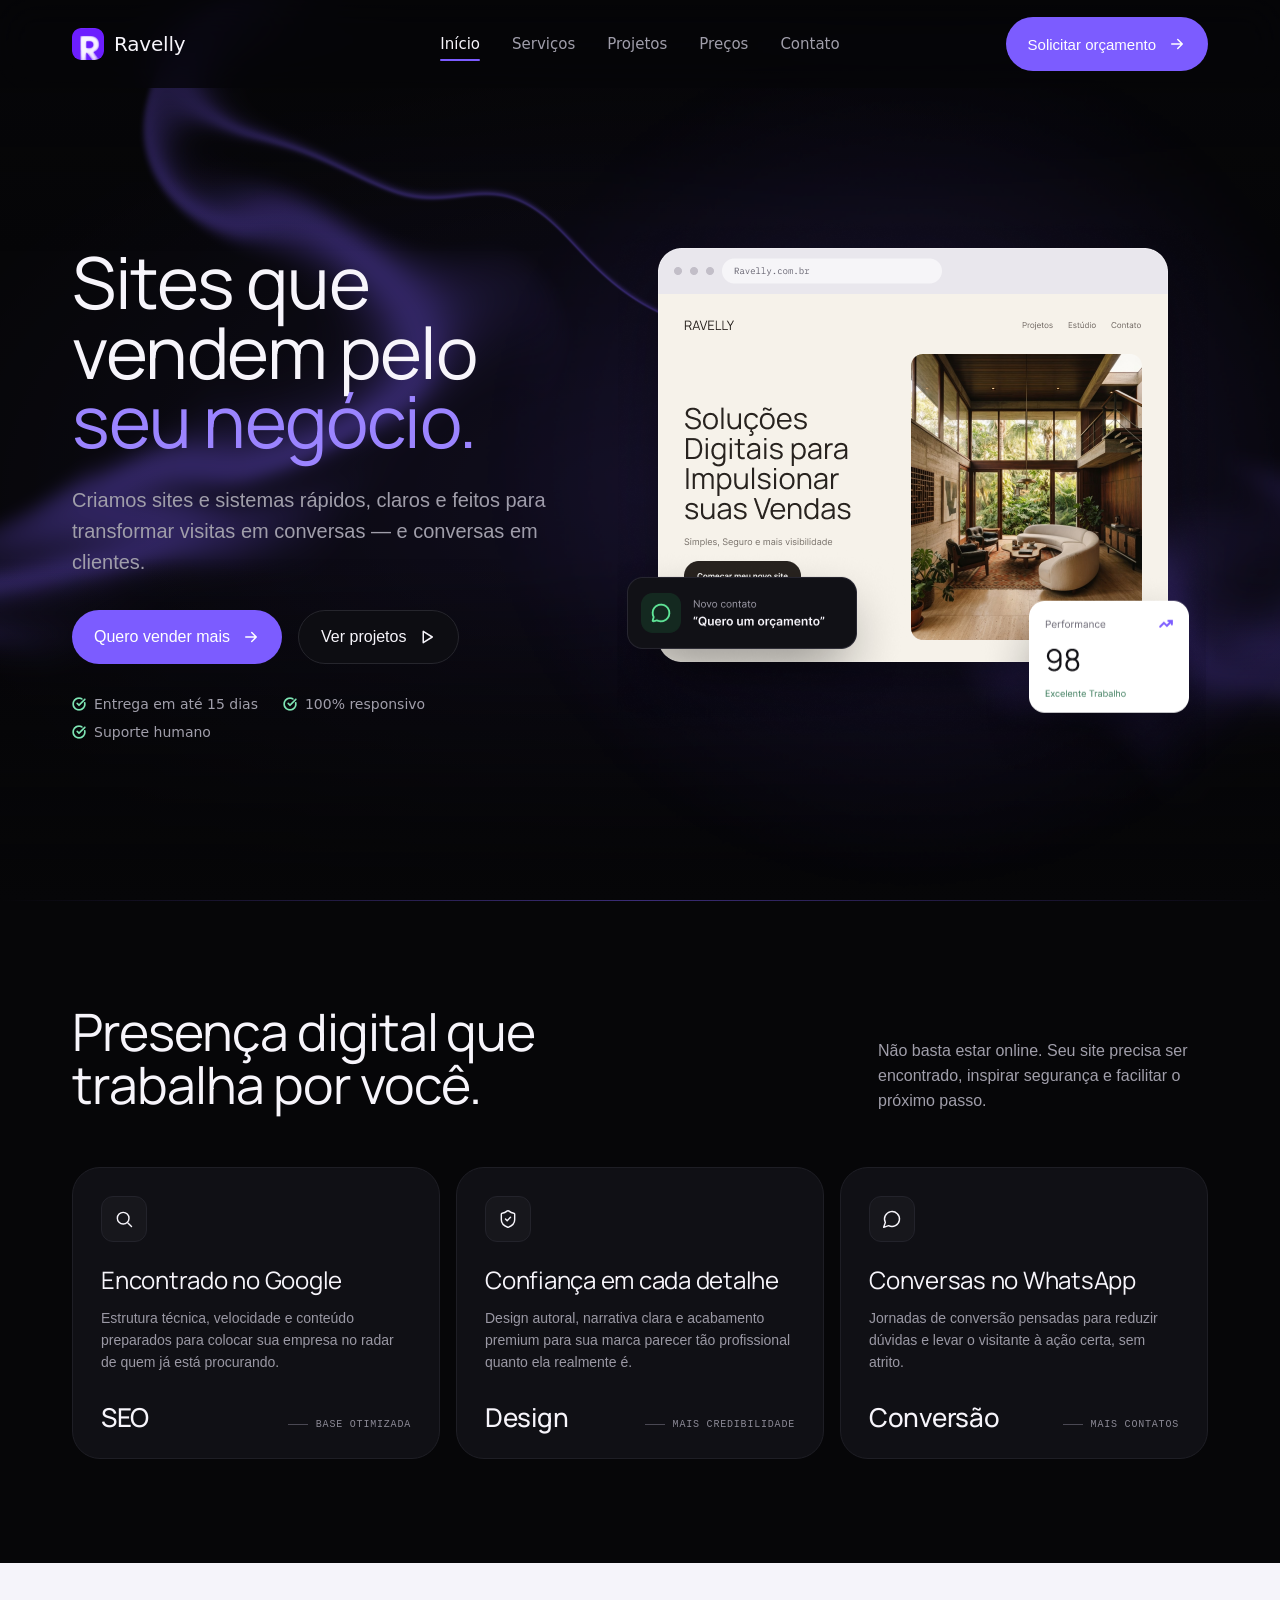
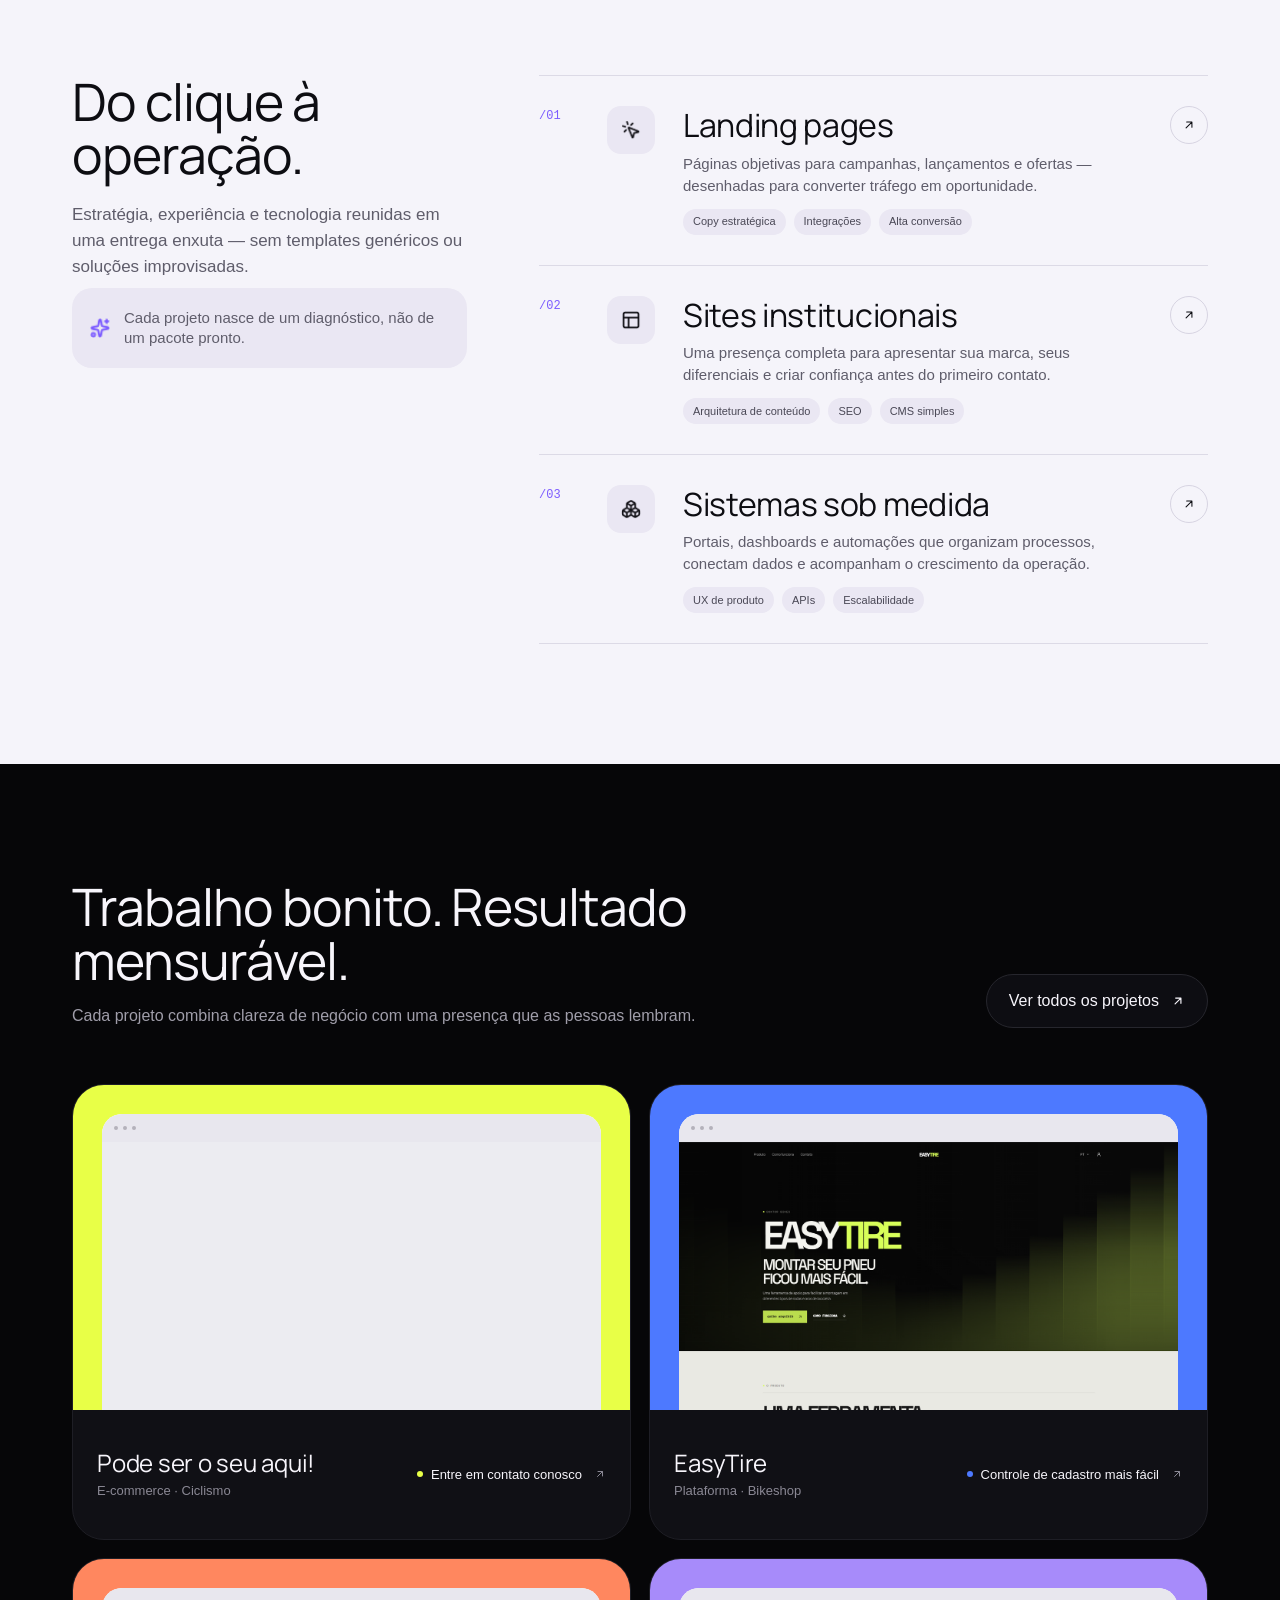
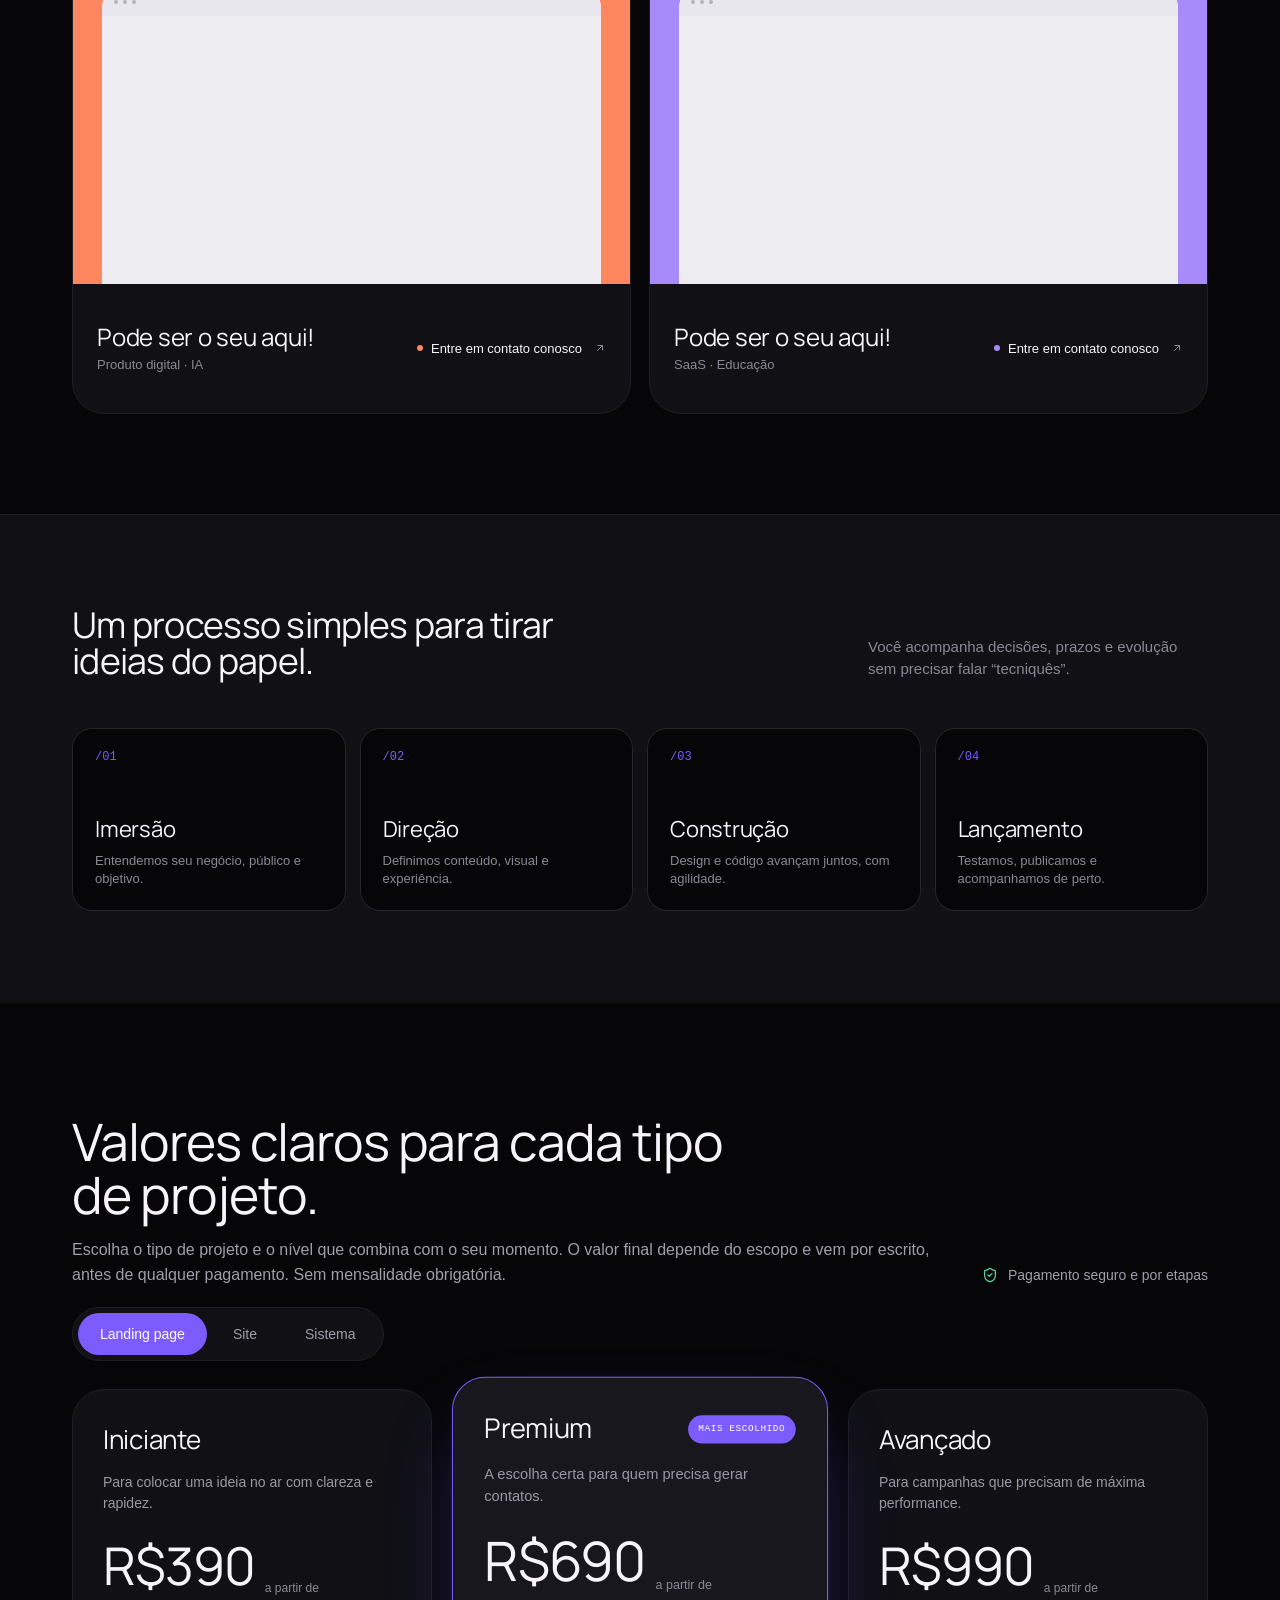
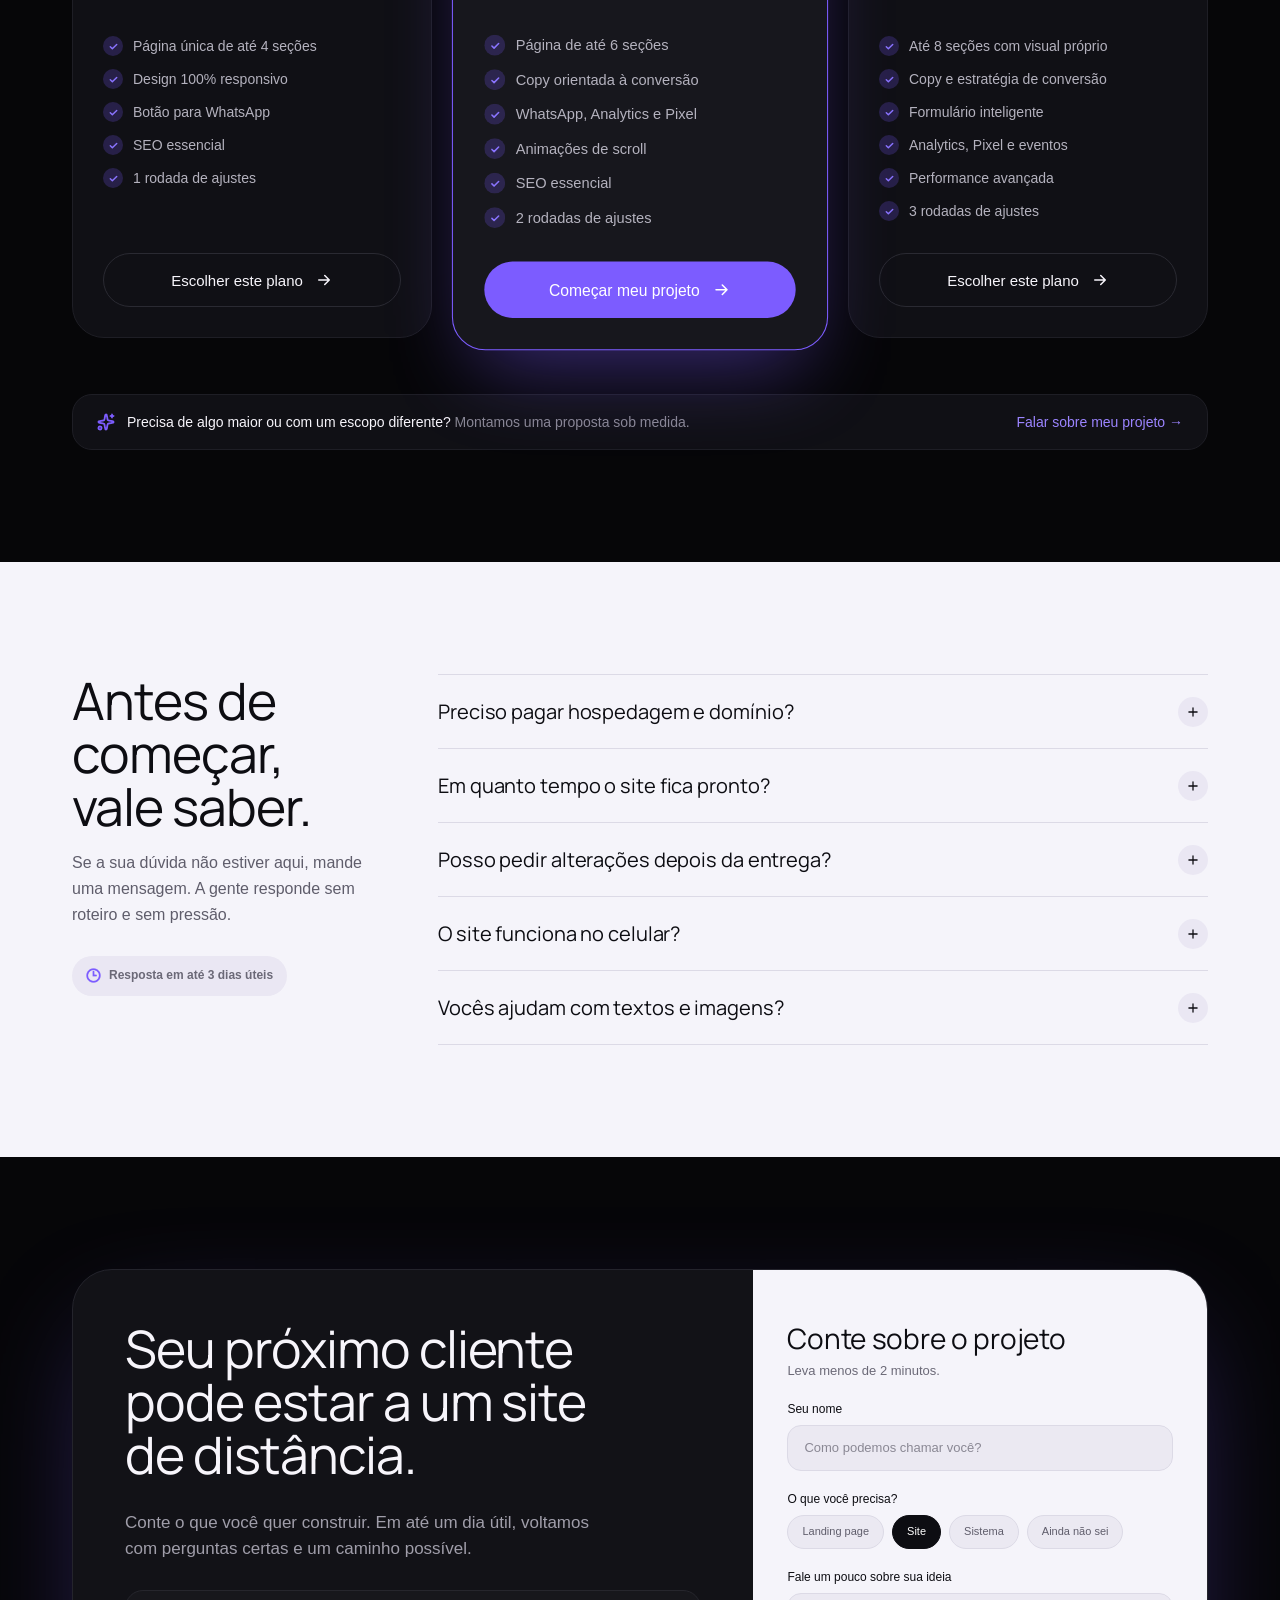
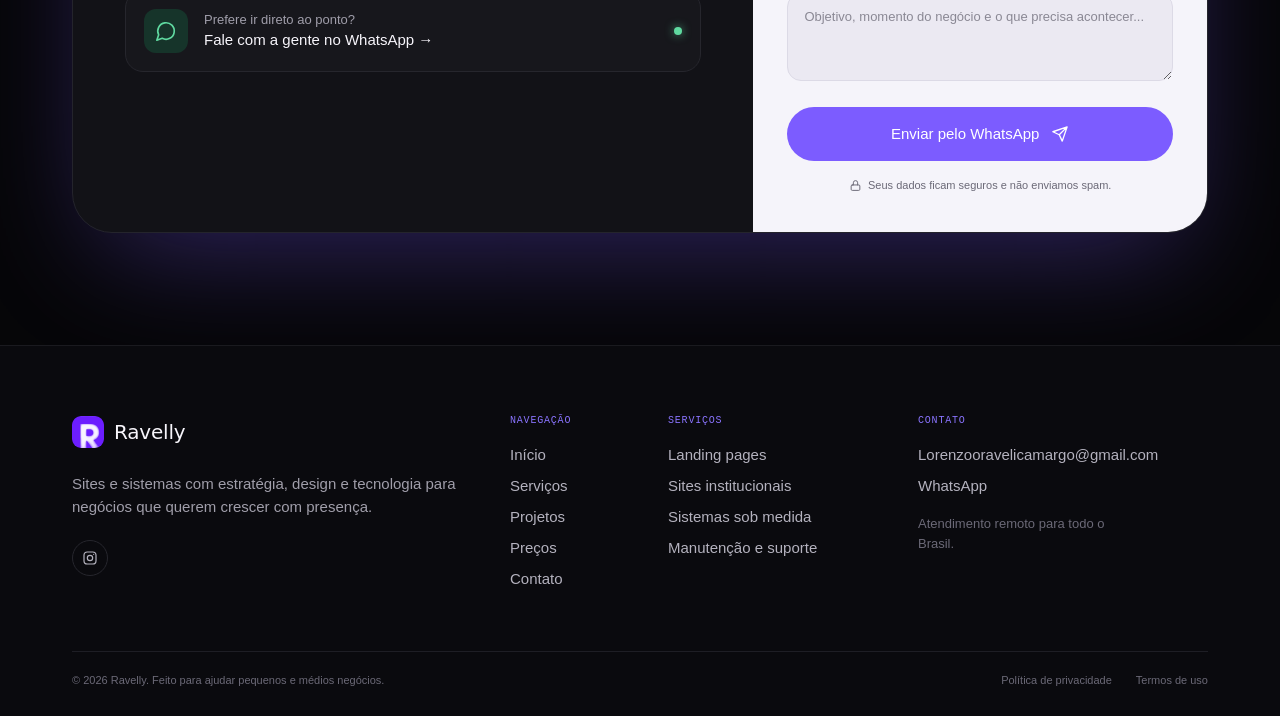
==== commit e43fefc6: "Desconto por cupom, preços e mensagem do WhatsApp" ====
--- a/index.html
+++ b/index.html
@@ -3,7 +3,16 @@
 <head>
 <meta charset="utf-8">
 <meta name="viewport" content="width=device-width, initial-scale=1, viewport-fit=cover">
-<title>Ravelly</title>
+<title>Ravelly | Sites, landing pages e sistemas que vendem pelo seu negócio</title>
+<meta name="description" content="Criamos landing pages, sites institucionais e sistemas sob medida: rápidos, claros e feitos para transformar visitas em conversas e clientes. Peça seu orçamento.">
+<meta name="theme-color" content="#060608">
+<link rel="canonical" href="https://ravelly.shop/">
+<meta property="og:type" content="website">
+<meta property="og:locale" content="pt_BR">
+<meta property="og:site_name" content="Ravelly">
+<meta property="og:title" content="Ravelly | Sites que vendem pelo seu negócio">
+<meta property="og:description" content="Landing pages, sites e sistemas sob medida, com design, estratégia e tecnologia. Orçamento por escrito e pagamento por etapas.">
+<meta property="og:url" content="https://ravelly.shop/">
 <link rel="preconnect" href="https://fonts.googleapis.com">
 <link rel="preconnect" href="https://fonts.gstatic.com" crossorigin>
 <link href="https://fonts.googleapis.com/css2?family=Manrope&display=swap" rel="stylesheet">
@@ -76,7 +85,7 @@
   </section>
   </div>
 
-  <img class="divider" src="assets/divisor.png" alt="" aria-hidden="true">
+  <div class="divider" aria-hidden="true"></div>
 
   <section class="benefits" id="beneficios">
     <div class="benefits__head" data-reveal>
@@ -162,7 +171,8 @@
       </div>
       <span class="secure" data-reveal><svg viewBox="0 0 24 24" fill="none" stroke="currentColor" stroke-width="1.8" stroke-linecap="round" stroke-linejoin="round" aria-hidden="true"><path d="M20 13c0 5-3.5 7.5-7.66 8.95a1 1 0 0 1-.67-.01C7.5 20.5 4 18 4 13V6a1 1 0 0 1 1-1c2 0 4.5-1.2 6.24-2.72a1.17 1.17 0 0 1 1.52 0C14.51 3.81 17 5 19 5a1 1 0 0 1 1 1z"/><path d="m9 12 2 2 4-4"/></svg>Pagamento seguro e por etapas</span>
     </div>
-        <div class="ptabs" role="tablist" aria-label="Tipo de projeto" data-reveal>
+        <div class="cupom-ok" id="cupomOk" role="status" hidden><svg viewBox="0 0 24 24" fill="none" stroke="currentColor" stroke-width="2.2" stroke-linecap="round" stroke-linejoin="round" aria-hidden="true"><path d="m5 12.5 4.5 4.5L19 7.5"/></svg><span>Cupom <strong id="cupomOkCodigo"></strong> aplicado: <span id="cupomOkPct"></span>% de desconto em todos os planos</span></div>
+    <div class="ptabs" role="tablist" aria-label="Tipo de projeto" data-reveal>
       <button class="ptab" role="tab" id="tab-landing" aria-controls="painel-landing" aria-selected="true" tabindex="0" type="button">Landing page</button>
       <button class="ptab" role="tab" id="tab-site" aria-controls="painel-site" aria-selected="false" tabindex="-1" type="button">Site</button>
       <button class="ptab" role="tab" id="tab-sistema" aria-controls="painel-sistema" aria-selected="false" tabindex="-1" type="button">Sistema</button>
@@ -298,6 +308,11 @@
           <label class="chip"><input type="radio" name="tipo" value="um sistema"><span>Sistema</span></label>
           <label class="chip"><input type="radio" name="tipo" value=""><span>Ainda não sei</span></label>
         </fieldset>
+        <div class="plano-sel" id="planoSel" hidden>
+          <span class="plano-sel__icon" aria-hidden="true"><svg viewBox="0 0 24 24" fill="none" stroke="currentColor" stroke-width="2.4" stroke-linecap="round" stroke-linejoin="round"><path d="m5 12.5 4.5 4.5L19 7.5"/></svg></span>
+          <span class="plano-sel__body"><small>Plano escolhido</small><span class="plano-sel__name"><strong id="planoSelTipo"></strong><em id="planoSelNivel"></em></span></span>
+          <button type="button" id="planoSelX" aria-label="Remover plano escolhido"><svg viewBox="0 0 24 24" fill="none" stroke="currentColor" stroke-width="2.2" stroke-linecap="round" aria-hidden="true"><path d="M6 6l12 12M18 6 6 18"/></svg></button>
+        </div>
 
         <label class="form__label" for="ideia">Fale um pouco sobre sua ideia</label>
         <textarea class="form__field" id="ideia" name="ideia" rows="3" placeholder="Objetivo, momento do negócio e o que precisa acontecer..."></textarea>
--- a/css/style.css
+++ b/css/style.css
@@ -72,7 +72,7 @@
 
 
 /* DIVISOR */
-.divider{display:block;width:100%;height:auto}
+.divider{height:1px;max-width:1440px;margin:0 auto;background:linear-gradient(90deg,transparent,rgba(124,92,255,.45),transparent)}
 
 /* BENEFÍCIOS */
 .benefits{max-width:1440px;margin:0 auto;padding:104px var(--pad)}
@@ -181,7 +181,7 @@
 .secure{display:inline-flex;align-items:center;gap:10px;flex:none;font:400 14px/1 Inter,sans-serif;color:var(--muted);padding-bottom:4px}
 .secure svg{width:16px;height:16px;color:#5fd9a0}
 .plans{display:grid;grid-template-columns:repeat(3,minmax(0,1fr));gap:28px;margin-top:52px}
-.plan{display:flex;flex-direction:column;min-height:576px;padding:30px;border-radius:32px;background:#101015;border:1px solid #1e1e25}
+.plan{display:flex;flex-direction:column;padding:30px;border-radius:32px;background:#101015;border:1px solid #1e1e25}
 .plan--featured{position:relative;z-index:1;transform:scale(1.045);background:#17171d;border-color:#7c5cff;box-shadow:0 36px 80px -24px rgba(124,92,255,.45)}
 .plan__top{display:flex;justify-content:space-between;align-items:center;gap:12px;min-height:34px;margin-top:2px}
 .plan h3{margin:0;font:400 26px/1.2 Manrope,Inter,sans-serif;letter-spacing:-.01em;color:var(--text)}
@@ -190,10 +190,10 @@
 .price{display:flex;align-items:flex-end;gap:10px;margin-top:26px}
 .price strong{font:400 52px/1 Manrope,Inter,sans-serif;letter-spacing:-.02em;color:var(--text)}
 .price span{font:400 12px/1 Inter,sans-serif;color:#8a8894;margin-bottom:-2px}
-.feats{list-style:none;margin:28px 0 0;padding:0;display:flex;flex-direction:column;gap:13px}
+.feats{list-style:none;margin:28px 0 32px;padding:0;display:flex;flex-direction:column;gap:13px}
 .feats li{display:flex;align-items:center;gap:10px;font:400 14px/20px Inter,sans-serif;color:#b4b2be}
 .feats li::before{content:"";flex:none;width:20px;height:20px;border-radius:50%;background:rgba(124,92,255,.22) url("data:image/svg+xml,%3Csvg xmlns='http://www.w3.org/2000/svg' viewBox='0 0 24 24' fill='none' stroke='%238a74ff' stroke-width='3.2' stroke-linecap='round' stroke-linejoin='round'%3E%3Cpath d='m5 12.5 4.5 4.5L19 7.5'/%3E%3C/svg%3E") center/11px no-repeat}
-.plan .btn{margin-top:28px;justify-content:center;width:100%;font-size:15px}
+.plan .btn{margin-top:auto;justify-content:center;width:100%;font-size:15px}
 .plan .btn--ghost{background:transparent;border-color:#2a2a32}
 .plan .btn--ghost:hover{background:#12121a;border-color:#3a3a45}
 .plan .btn--ghost:hover svg{transform:translateX(3px)}
@@ -541,3 +541,30 @@
   .pdots i{width:6px;height:6px;border-radius:3px;background:#2a2a32;transition:width .3s var(--ease-out),background .3s}
   .pdots i.is-on{width:22px;background:var(--brand)}
 }
+
+/* FORM: plano escolhido */
+.plano-sel{display:flex;align-items:center;gap:12px;margin:-6px 0 22px;padding:12px 12px 12px 14px;border-radius:16px;background:#fff;border:1px solid #d9d0ff;box-shadow:0 8px 24px -14px rgba(124,92,255,.55);animation:plano-in .45s var(--ease-out) both}
+.plano-sel[hidden]{display:none}
+@keyframes plano-in{from{opacity:0;transform:translateY(-6px) scale(.98)}to{opacity:1;transform:none}}
+.plano-sel__icon{flex:none;width:34px;height:34px;border-radius:50%;display:grid;place-items:center;background:var(--brand);color:#fff;box-shadow:0 0 0 4px rgba(124,92,255,.15)}
+.plano-sel__icon svg{width:16px;height:16px}
+.plano-sel__body{display:flex;flex-direction:column;gap:5px;min-width:0}
+.plano-sel small{font:500 10px/1 "JetBrains Mono",ui-monospace,monospace;letter-spacing:.08em;text-transform:uppercase;color:#8a8894}
+.plano-sel__name{display:flex;align-items:center;flex-wrap:wrap;gap:8px}
+.plano-sel strong{font:500 15px/1.1 Manrope,Inter,sans-serif;color:#0d0d12}
+.plano-sel em{font:600 11px/1 Inter,sans-serif;font-style:normal;padding:5px 10px;border-radius:999px;background:rgba(124,92,255,.14);color:#5b3fe0}
+.plano-sel button{flex:none;margin-left:auto;width:28px;height:28px;padding:0;border:0;border-radius:50%;background:#f1eff7;color:#5f5d6b;cursor:pointer;display:grid;place-items:center;transition:background .2s,color .2s}
+.plano-sel button svg{width:13px;height:13px}
+.plano-sel button:hover{background:#0d0d12;color:#fff}
+@media (prefers-reduced-motion:reduce){.plano-sel{animation:none}}
+
+/* PREÇOS: valor antigo riscado + desconto */
+.price{flex-wrap:wrap}
+.price .price__old{flex:0 0 100%;display:flex;align-items:center;gap:10px;margin:0 0 10px}
+.price__old s{font:400 18px/1 Manrope,Inter,sans-serif;color:#ff6b78;text-decoration:line-through;text-decoration-thickness:2px;text-decoration-color:#ff4d5e}
+.price__old em{font:500 10px/1 "JetBrains Mono",ui-monospace,monospace;font-style:normal;letter-spacing:.06em;padding:5px 8px;border-radius:999px;background:rgba(95,217,160,.14);color:#5fd9a0}
+.cupom-ok{display:flex;width:fit-content;max-width:100%;align-items:center;gap:10px;margin-top:28px;padding:10px 16px;border-radius:999px;background:rgba(95,217,160,.1);border:1px solid rgba(95,217,160,.35);font:400 13px/1.3 Inter,sans-serif;color:#b4b2be}
+.cupom-ok[hidden]{display:none}
+.cupom-ok svg{flex:none;width:16px;height:16px;color:#5fd9a0}
+.cupom-ok strong{font-weight:600;color:#5fd9a0;letter-spacing:.04em}
+.cupom-ok+.ptabs{margin-top:20px}
